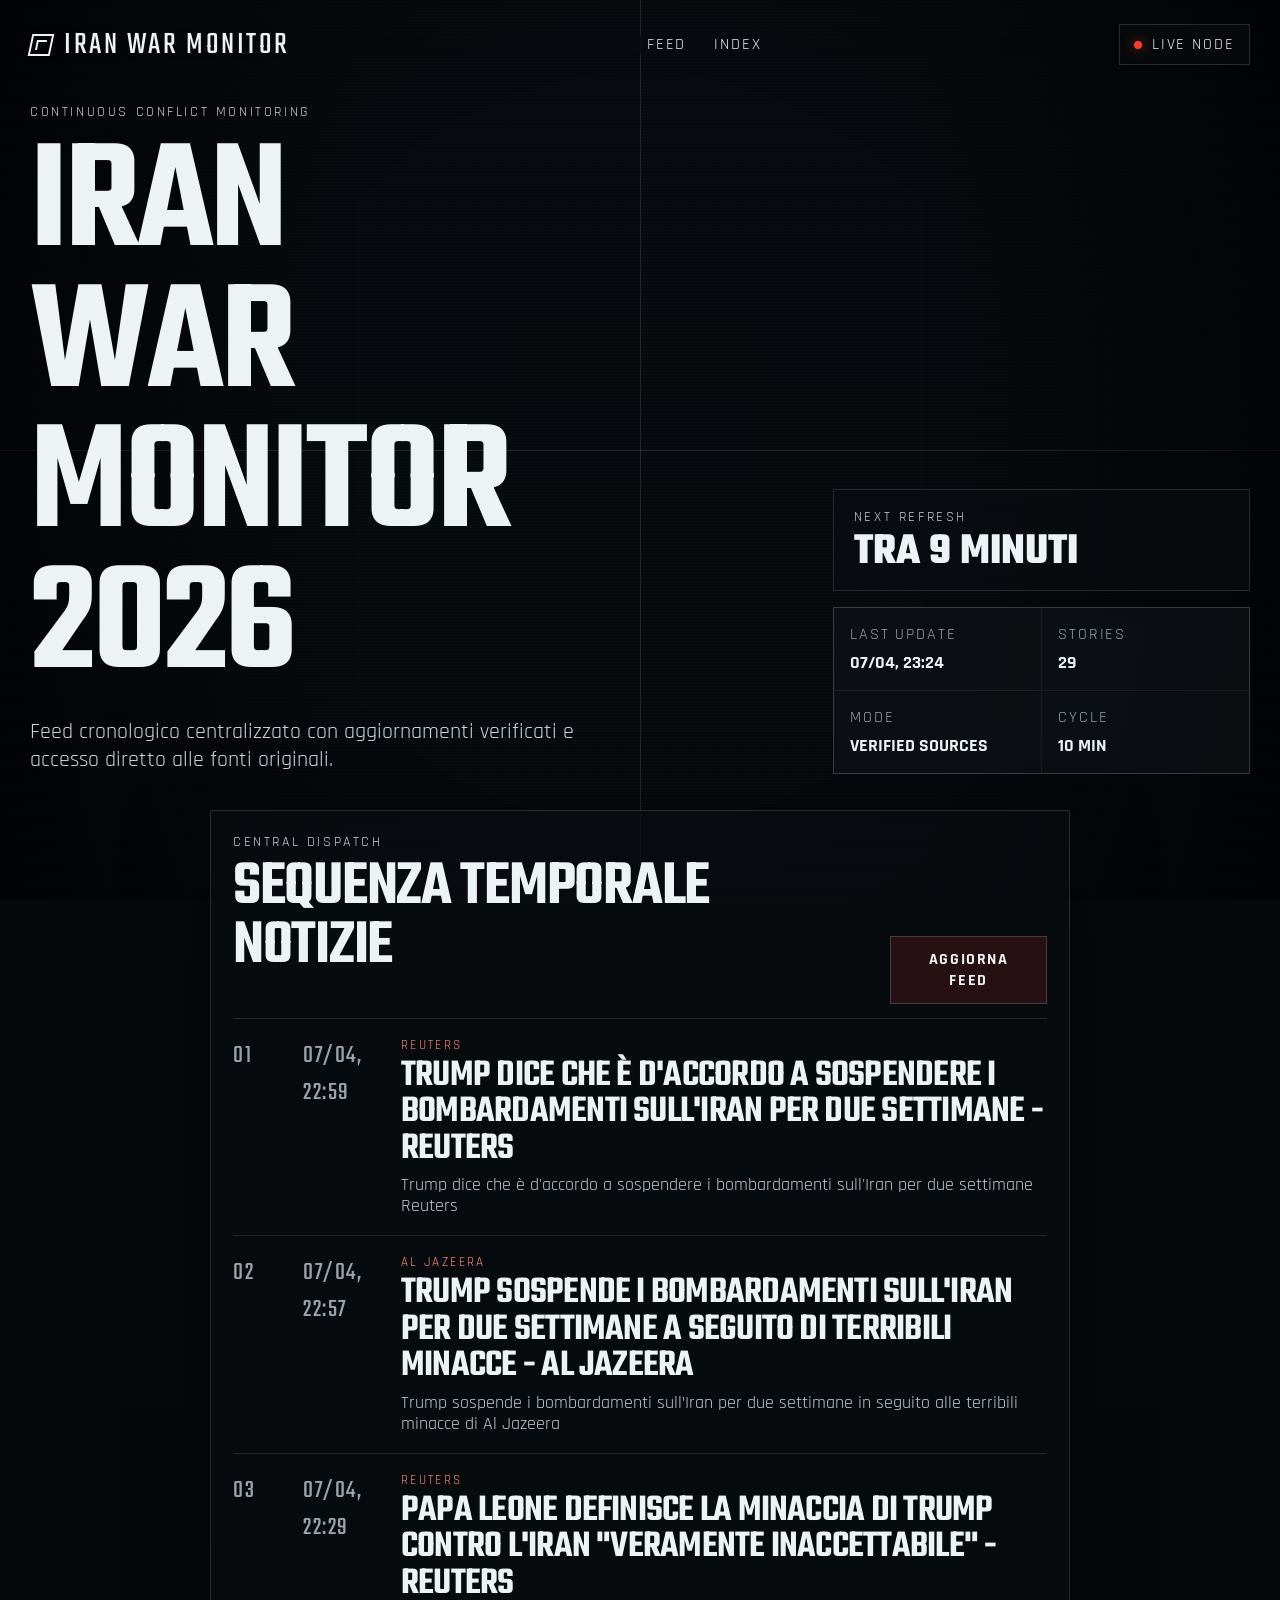
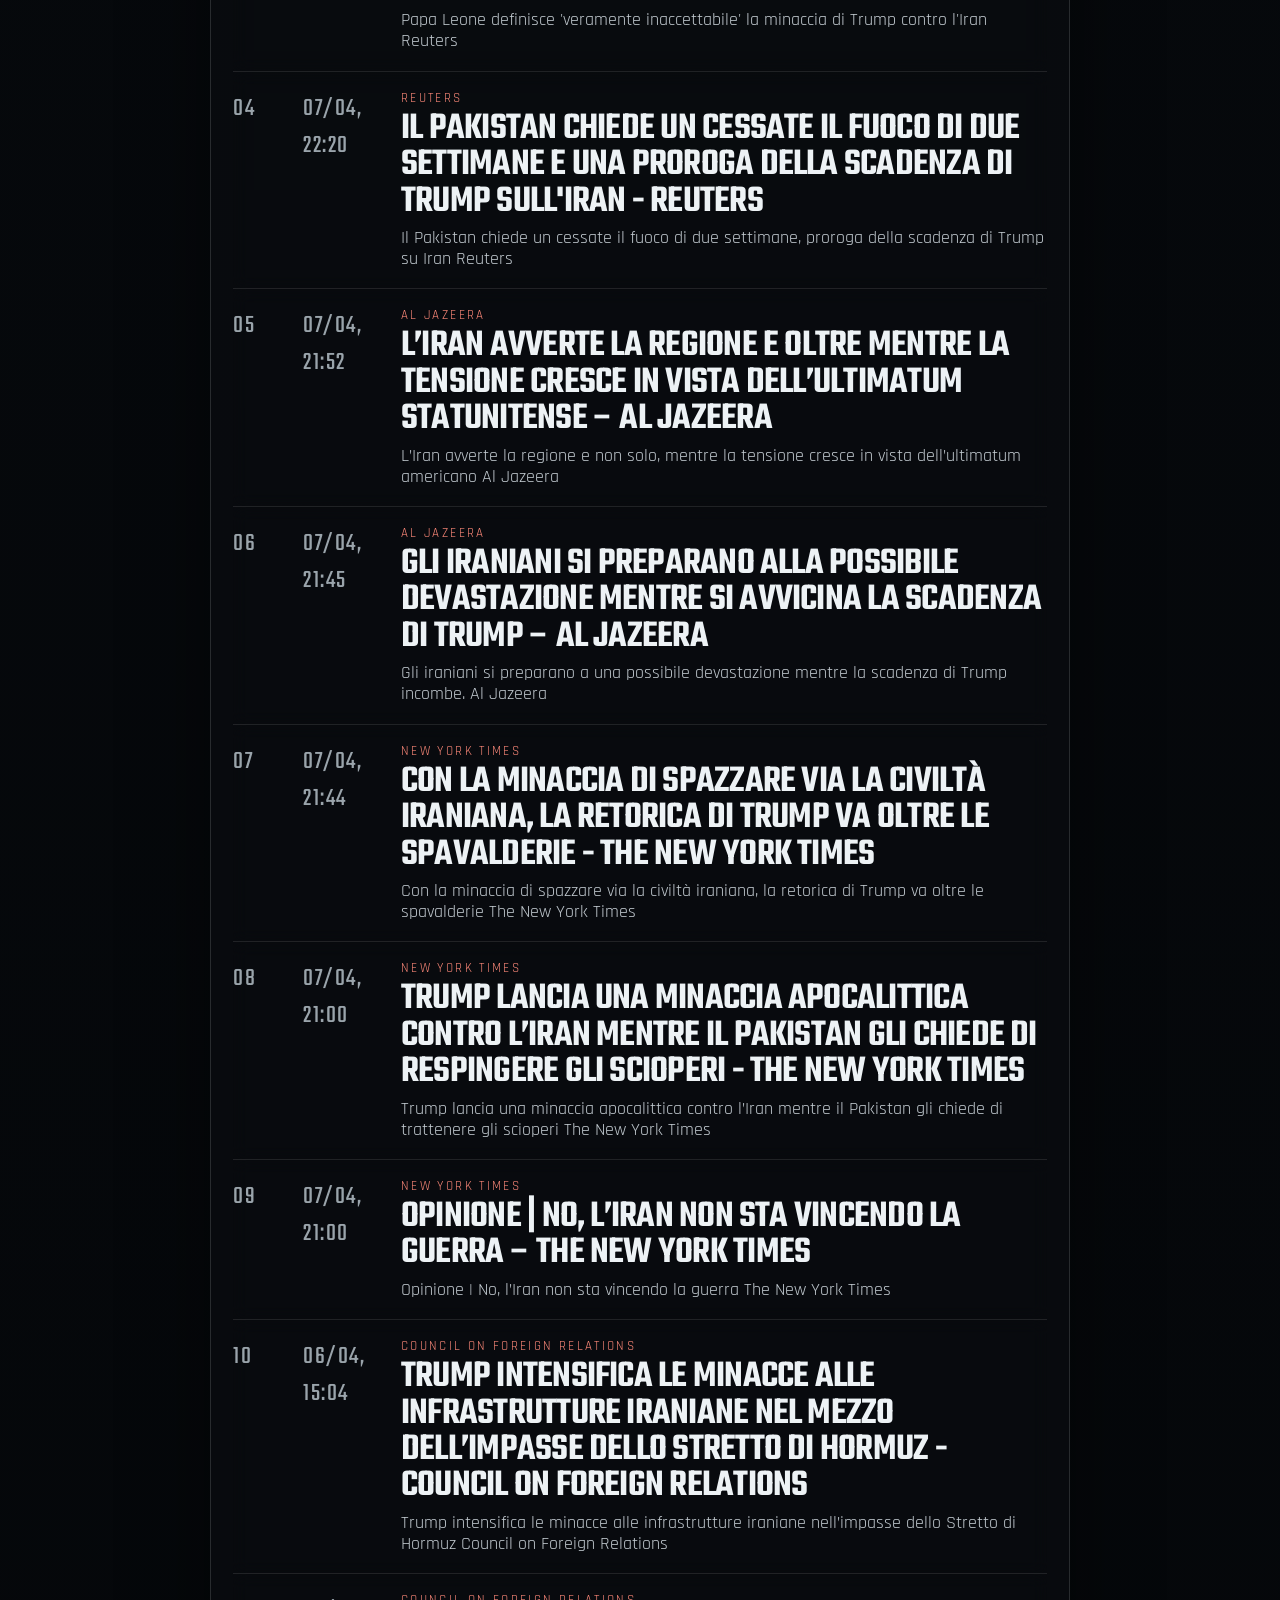
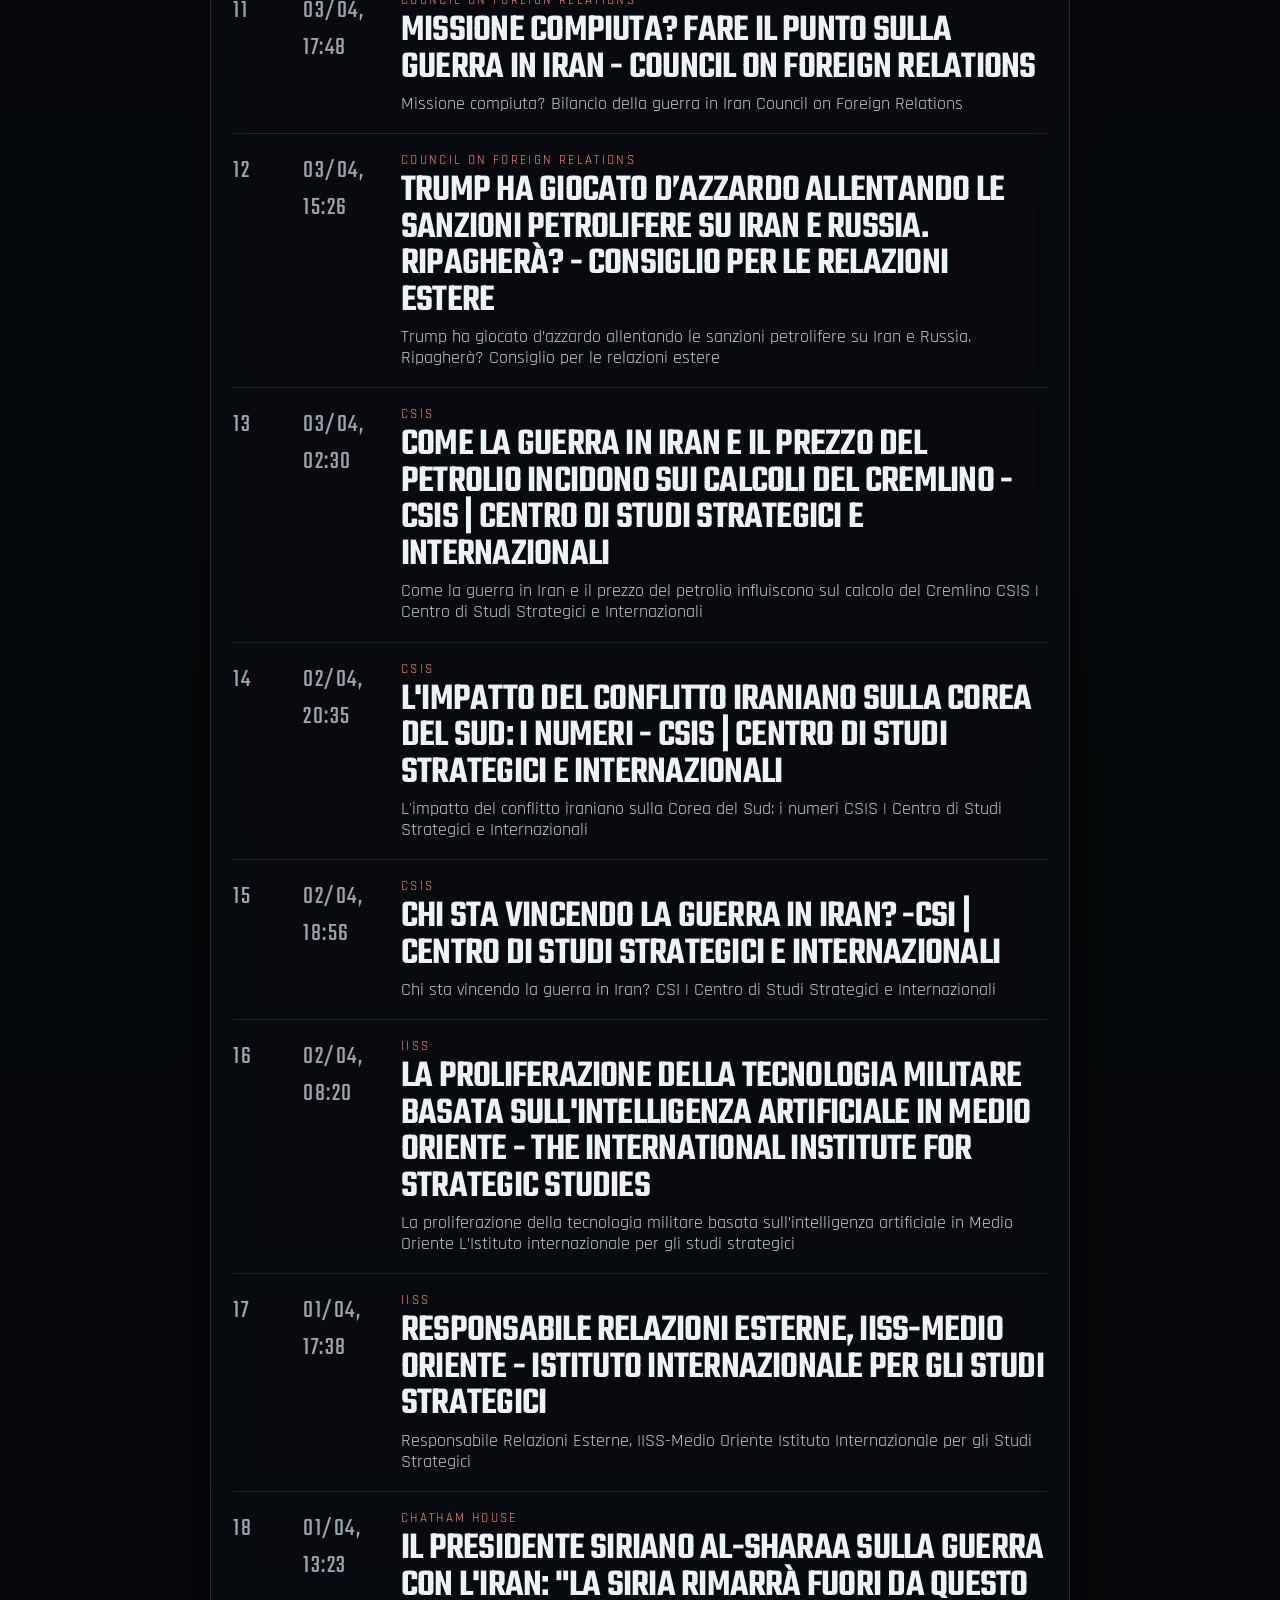
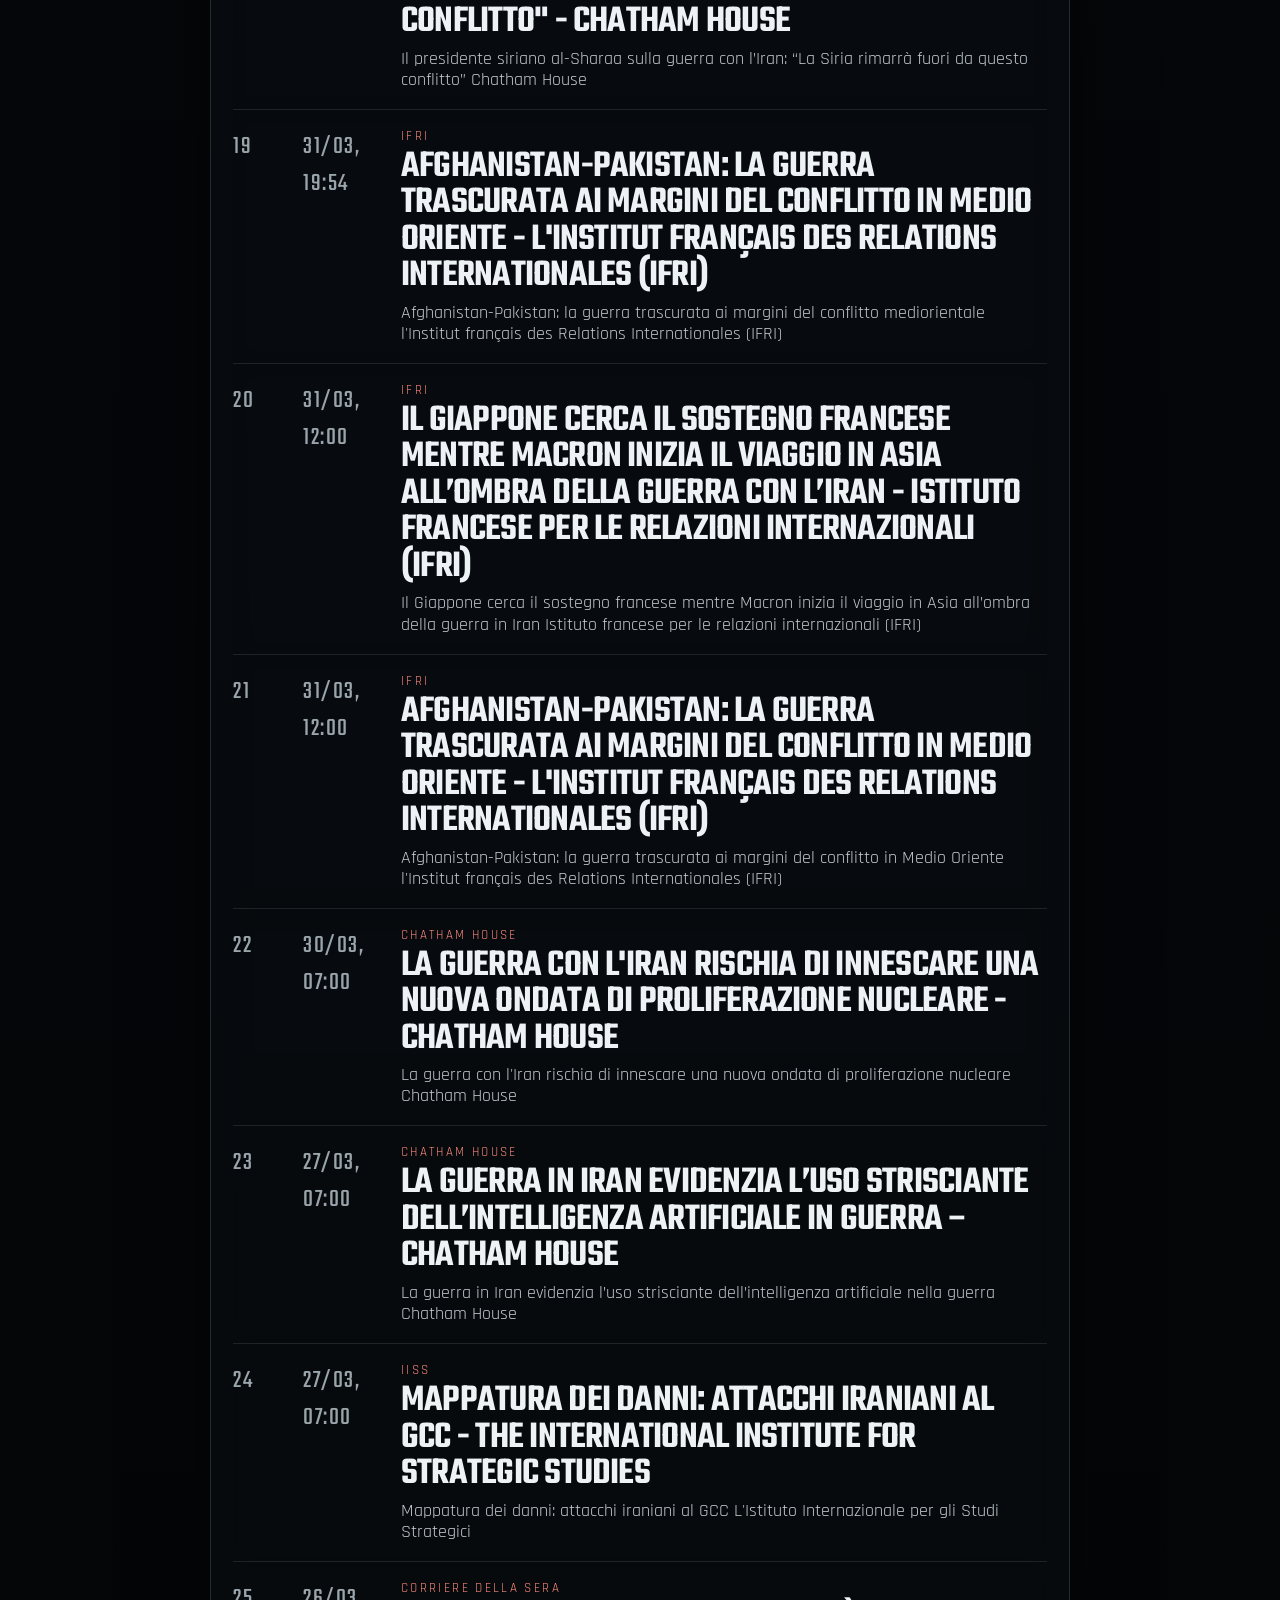
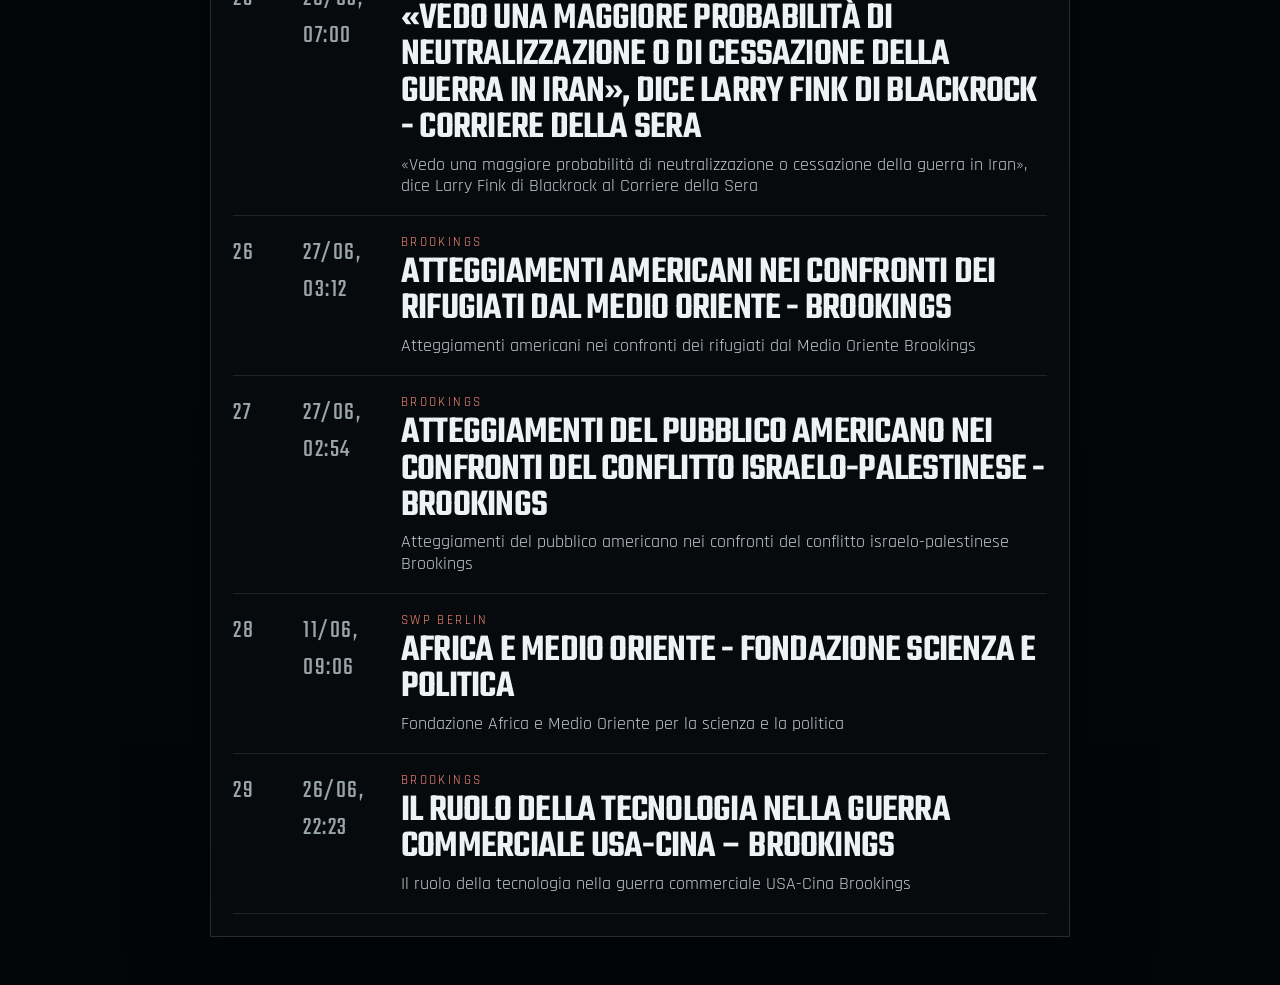
==== index.html @ 3566aa2d "Add files via upload" ====
<!DOCTYPE html>
<html lang="it">
<head>
  <meta charset="UTF-8">
  <meta name="viewport" content="width=device-width, initial-scale=1.0">
  <title>Iran War Monitor 2026</title>
  <link rel="preconnect" href="https://fonts.googleapis.com">
  <link rel="preconnect" href="https://fonts.gstatic.com" crossorigin>
  <link href="https://fonts.googleapis.com/css2?family=Rajdhani:wght@400;500;600;700&family=Teko:wght@400;500;600;700&display=swap" rel="stylesheet">
  <link rel="stylesheet" href="styles.css">
</head>
<body>
  <div class="noise"></div>
  <div class="crosshair" aria-hidden="true"></div>
  <div class="cursor-layer" aria-hidden="true">
    <div id="tracker-cursor" class="tracker-cursor">
      <span class="cursor-dot"></span>
      <span class="cursor-line cursor-line-horizontal"></span>
      <span class="cursor-line cursor-line-vertical"></span>
    </div>
  </div>

  <div class="page-shell">
    <header class="site-header">
      <div class="brand-row">
        <div class="brand-mark">
          <span class="brand-icon"></span>
          <span class="brand-name">IRAN WAR MONITOR</span>
        </div>
        <nav class="top-nav" aria-label="Navigazione principale">
          <a href="#feed">Feed</a>
          <a href="work-in-progress.html" target="_blank" rel="noreferrer">Index</a>
        </nav>
        <div class="status-chip">
          <span class="live-dot"></span>
          <span>Live Node</span>
        </div>
      </div>

      <div class="hero">
        <div class="hero-copy">
          <p class="eyebrow">Continuous conflict monitoring</p>
          <h1>Iran War<br>Monitor 2026</h1>
          <p class="intro">
            Feed cronologico centralizzato con aggiornamenti verificati e accesso diretto
            alle fonti originali.
          </p>
        </div>

        <aside class="hero-side">
          <div class="telemetry-card">
            <p class="telemetry-label">Next refresh</p>
            <strong id="next-refresh">tra 10 minuti</strong>
          </div>
          <div class="telemetry-grid">
            <div>
              <span>Last update</span>
              <strong id="last-updated"></strong>
            </div>
            <div>
              <span>Stories</span>
              <strong id="stories-count"></strong>
            </div>
            <div>
              <span>Mode</span>
              <strong>Verified sources</strong>
            </div>
            <div>
              <span>Cycle</span>
              <strong id="cycle-minutes">10 min</strong>
            </div>
          </div>
        </aside>
      </div>
    </header>

    <main>
      <section id="feed" class="feed-panel">
        <div class="feed-head">
          <div>
            <p class="section-label">Central dispatch</p>
            <h2>Sequenza temporale notizie</h2>
            <p id="refresh-status" class="refresh-status" aria-live="polite"></p>
          </div>
          <button id="manual-refresh" class="refresh-button" type="button">Aggiorna feed</button>
        </div>

        <div id="news-feed" class="news-feed"></div>
      </section>
    </main>
  </div>

  <script src="app.js"></script>
</body>
</html>
---- styles.css ----
:root {
  --bg: #06080b;
  --bg-soft: #0d1115;
  --panel: rgba(10, 13, 16, 0.76);
  --panel-line: rgba(232, 237, 241, 0.14);
  --text: #edf2f5;
  --muted: #9aa4ab;
  --hot: #ff3b30;
  --hot-soft: rgba(255, 59, 48, 0.2);
}

* {
  box-sizing: border-box;
}

html {
  background: #040608;
}

body {
  margin: 0;
  min-height: 100vh;
  overflow-x: hidden;
  cursor: none;
  color: var(--text);
  font-family: "Rajdhani", sans-serif;
  background:
    radial-gradient(circle at 50% 20%, rgba(255, 255, 255, 0.06), transparent 0 22%),
    linear-gradient(180deg, rgba(7, 10, 14, 0.82), rgba(3, 5, 7, 0.96)),
    url("https://images.unsplash.com/photo-1500382017468-9049fed747ef?auto=format&fit=crop&w=1600&q=80") center/cover no-repeat fixed;
}

body::before {
  content: "";
  position: fixed;
  inset: 0;
  pointer-events: none;
  background:
    linear-gradient(rgba(255, 255, 255, 0.03) 1px, transparent 1px),
    linear-gradient(90deg, rgba(255, 255, 255, 0.03) 1px, transparent 1px);
  background-size: 100% 3px, 3px 100%;
  opacity: 0.18;
}

body::after {
  content: "";
  position: fixed;
  inset: 0;
  pointer-events: none;
  background:
    linear-gradient(90deg, rgba(0, 0, 0, 0.46), transparent 28%, transparent 72%, rgba(0, 0, 0, 0.46)),
    radial-gradient(circle at center, transparent 48%, rgba(0, 0, 0, 0.45) 100%);
}

.noise {
  position: fixed;
  inset: 0;
  pointer-events: none;
  opacity: 0.11;
  background-image:
    repeating-linear-gradient(0deg, rgba(255, 255, 255, 0.08) 0 1px, transparent 1px 3px),
    repeating-linear-gradient(90deg, rgba(255, 255, 255, 0.03) 0 1px, transparent 1px 2px);
  mix-blend-mode: screen;
}

.cursor-layer {
  position: fixed;
  inset: 0;
  z-index: 30;
  pointer-events: none;
}

.tracker-cursor {
  position: fixed;
  left: 0;
  top: 0;
  width: 160px;
  height: 160px;
  margin-left: -80px;
  margin-top: -80px;
  pointer-events: none;
  opacity: 0;
  transition: opacity 120ms ease;
}

.tracker-cursor.is-visible {
  opacity: 1;
}

.cursor-dot {
  position: absolute;
  left: 50%;
  top: 50%;
  width: 8px;
  height: 8px;
  margin-left: -4px;
  margin-top: -4px;
  border-radius: 50%;
  background: var(--hot);
  box-shadow:
    0 0 0 4px rgba(255, 59, 48, 0.14),
    0 0 14px rgba(255, 59, 48, 0.72);
}

.cursor-line {
  position: absolute;
  background: rgba(255, 255, 255, 0.2);
}

.cursor-line-horizontal {
  left: 18px;
  right: 18px;
  top: 50%;
  height: 1px;
  margin-top: -0.5px;
}

.cursor-line-vertical {
  top: 18px;
  bottom: 18px;
  left: 50%;
  width: 1px;
  margin-left: -0.5px;
}

.crosshair {
  position: fixed;
  inset: 0;
  pointer-events: none;
}

.crosshair::before,
.crosshair::after {
  content: "";
  position: absolute;
  background: rgba(255, 255, 255, 0.12);
}

.crosshair::before {
  top: 50%;
  left: 0;
  width: 100%;
  height: 1px;
}

.crosshair::after {
  left: 50%;
  top: 0;
  width: 1px;
  height: 100%;
}

.page-shell {
  position: relative;
  z-index: 1;
  width: min(1220px, calc(100% - 32px));
  margin: 0 auto;
  padding: 18px 0 48px;
}

.site-header {
  min-height: 92vh;
  min-height: 92svh;
  display: flex;
  flex-direction: column;
  justify-content: space-between;
}

.brand-row {
  display: grid;
  grid-template-columns: auto 1fr auto;
  align-items: center;
  gap: 20px;
  padding: 6px 0 24px;
}

.brand-mark,
.top-nav,
.status-chip,
.telemetry-grid,
.feed-item {
  backdrop-filter: blur(8px);
}

.brand-mark {
  display: flex;
  align-items: center;
  gap: 12px;
  font-family: "Teko", sans-serif;
  font-size: 2rem;
  letter-spacing: 0.08em;
}

.brand-icon {
  width: 22px;
  height: 22px;
  border: 2px solid currentColor;
  transform: skew(-12deg);
  position: relative;
}

.brand-icon::after {
  content: "";
  position: absolute;
  inset: 4px;
  border-top: 2px solid currentColor;
  border-left: 2px solid currentColor;
}

.brand-name {
  line-height: 1;
}

.top-nav {
  display: flex;
  justify-content: center;
  gap: 28px;
  font-size: 1rem;
  letter-spacing: 0.12em;
  text-transform: uppercase;
}

.top-nav a,
.feed-link {
  color: inherit;
  text-decoration: none;
}

a,
button {
  cursor: none;
}

.status-chip {
  display: inline-flex;
  align-items: center;
  gap: 10px;
  padding: 9px 14px;
  border: 1px solid rgba(255, 255, 255, 0.14);
  background: rgba(12, 16, 19, 0.46);
  text-transform: uppercase;
  letter-spacing: 0.12em;
}

.live-dot {
  width: 8px;
  height: 8px;
  border-radius: 50%;
  background: var(--hot);
  box-shadow: 0 0 14px rgba(255, 59, 48, 0.7);
}

.hero {
  display: grid;
  grid-template-columns: 1.3fr 0.7fr;
  gap: 28px;
  align-items: end;
  padding-bottom: 8vh;
}

.eyebrow,
.section-label,
.feed-source,
.telemetry-label {
  margin: 0;
  color: #cad2d8;
  text-transform: uppercase;
  letter-spacing: 0.18em;
  font-size: 0.9rem;
}

.hero-copy {
  max-width: 760px;
}

h1,
h2,
.feed-link {
  font-family: "Teko", sans-serif;
  font-weight: 600;
  letter-spacing: -0.02em;
  text-transform: uppercase;
}

h1 {
  margin: 16px 0 0;
  font-size: clamp(5.4rem, 13vw, 10rem);
  line-height: 0.88;
  max-width: 7ch;
}

.intro {
  max-width: 34rem;
  margin: 18px 0 0;
  font-size: 1.4rem;
  line-height: 1.25;
  color: #ccd4d9;
}

.hero-side {
  display: grid;
  gap: 16px;
}

.telemetry-card,
.telemetry-grid,
.feed-panel {
  background: var(--panel);
  border: 1px solid var(--panel-line);
}

.telemetry-card {
  padding: 18px 20px;
}

.telemetry-card strong {
  display: block;
  margin-top: 6px;
  font-family: "Teko", sans-serif;
  font-size: 2.8rem;
  line-height: 0.9;
  text-transform: uppercase;
}

.telemetry-grid {
  display: grid;
  grid-template-columns: repeat(2, minmax(0, 1fr));
  gap: 1px;
  background: rgba(255, 255, 255, 0.09);
}

.telemetry-grid > div {
  padding: 16px;
  background: rgba(9, 12, 16, 0.82);
}

.telemetry-grid span {
  display: block;
  margin-bottom: 6px;
  color: var(--muted);
  text-transform: uppercase;
  letter-spacing: 0.12em;
}

.telemetry-grid strong {
  font-size: 1.15rem;
  text-transform: uppercase;
}

.feed-panel {
  width: min(860px, 100%);
  margin: -4vh auto 0;
  padding: 22px;
  box-shadow: 0 20px 80px rgba(0, 0, 0, 0.45);
}

.site-header-v2 {
  min-height: auto;
}

.v2-main {
  display: grid;
  gap: 18px;
}

.sources-panel {
  margin-top: -2vh;
}

.sources-list {
  display: flex;
  flex-wrap: wrap;
  gap: 10px;
  padding-top: 8px;
  border-top: 1px solid rgba(255, 255, 255, 0.12);
}

.source-pill {
  display: inline-flex;
  align-items: center;
  min-height: 42px;
  padding: 10px 14px;
  border: 1px solid rgba(255, 255, 255, 0.14);
  background: rgba(255, 255, 255, 0.03);
  color: var(--text);
  text-decoration: none;
  text-transform: uppercase;
  letter-spacing: 0.12em;
  font-size: 0.95rem;
}

.source-pill:hover {
  border-color: rgba(255, 255, 255, 0.32);
}

.feed-head {
  display: flex;
  justify-content: space-between;
  gap: 18px;
  align-items: end;
  margin-bottom: 14px;
}

h2 {
  margin: 8px 0 0;
  font-size: clamp(2.8rem, 5vw, 4rem);
  line-height: 0.92;
}

.refresh-button {
  border: 1px solid rgba(255, 255, 255, 0.18);
  background: rgba(255, 59, 48, 0.12);
  color: var(--text);
  padding: 12px 16px;
  font: inherit;
  font-weight: 700;
  letter-spacing: 0.1em;
  text-transform: uppercase;
  cursor: pointer;
}

.refresh-button:disabled {
  opacity: 0.6;
}

.refresh-status {
  margin: 8px 0 0;
  color: #c1c9cf;
  font-size: 0.98rem;
  line-height: 1.2;
  min-height: 1.2em;
}

.news-feed {
  border-top: 1px solid rgba(255, 255, 255, 0.12);
}

.feed-loading,
.feed-error,
.feed-empty {
  padding: 24px 0 8px;
  color: #d4dce1;
  font-size: 1.15rem;
  line-height: 1.25;
}

.feed-item {
  display: grid;
  grid-template-columns: 54px 82px 1fr;
  gap: 16px;
  align-items: start;
  padding: 18px 0;
  border-bottom: 1px solid rgba(255, 255, 255, 0.1);
}

.feed-index,
.feed-time {
  color: var(--muted);
  font-family: "Teko", sans-serif;
  font-size: 1.6rem;
  letter-spacing: 0.06em;
}

.feed-body {
  min-width: 0;
}

.feed-source {
  margin-bottom: 4px;
  color: #ff8a7a;
  font-size: 0.82rem;
}

.feed-link {
  display: inline-block;
  font-size: clamp(2rem, 3vw, 2.8rem);
  line-height: 0.95;
  transition: color 160ms ease, text-shadow 160ms ease;
}

.feed-link:hover {
  color: #ffffff;
  text-shadow: 0 0 16px rgba(255, 255, 255, 0.18);
}

.feed-note {
  margin: 8px 0 0;
  max-width: 48rem;
  color: #c1c9cf;
  font-size: 1.1rem;
  line-height: 1.2;
}

.feed-item-v2 {
  grid-template-columns: 54px 96px 1fr;
}

.analysis-box {
  margin-top: 14px;
  padding: 14px 16px;
  border-left: 1px solid rgba(255, 59, 48, 0.5);
  background: rgba(255, 255, 255, 0.035);
}

.analysis-label {
  margin: 0 0 8px;
  color: #ff8a7a;
  text-transform: uppercase;
  letter-spacing: 0.14em;
  font-size: 0.78rem;
}

.analysis-text {
  margin: 0;
  color: #d6dde2;
  font-size: 1.03rem;
  line-height: 1.35;
}

@media (max-width: 900px) {
  .brand-row,
  .hero,
  .feed-item {
    grid-template-columns: 1fr;
  }

  .top-nav {
    justify-content: start;
    flex-wrap: wrap;
    gap: 14px;
  }

  .status-chip {
    justify-self: start;
  }

  .telemetry-grid {
    grid-template-columns: 1fr;
  }

  .feed-panel {
    margin-top: 0;
  }

  h1 {
    font-size: clamp(4rem, 22vw, 6.8rem);
  }

  .feed-link {
    font-size: 2.1rem;
  }

  .sources-list {
    gap: 8px;
  }
}

@media (hover: none), (pointer: coarse) {
  body {
    cursor: auto;
    background-attachment: scroll;
  }

  a,
  button {
    cursor: pointer;
  }

  .cursor-layer {
    display: none;
  }

  .brand-mark,
  .top-nav,
  .status-chip,
  .telemetry-grid,
  .feed-item {
    backdrop-filter: none;
  }
}
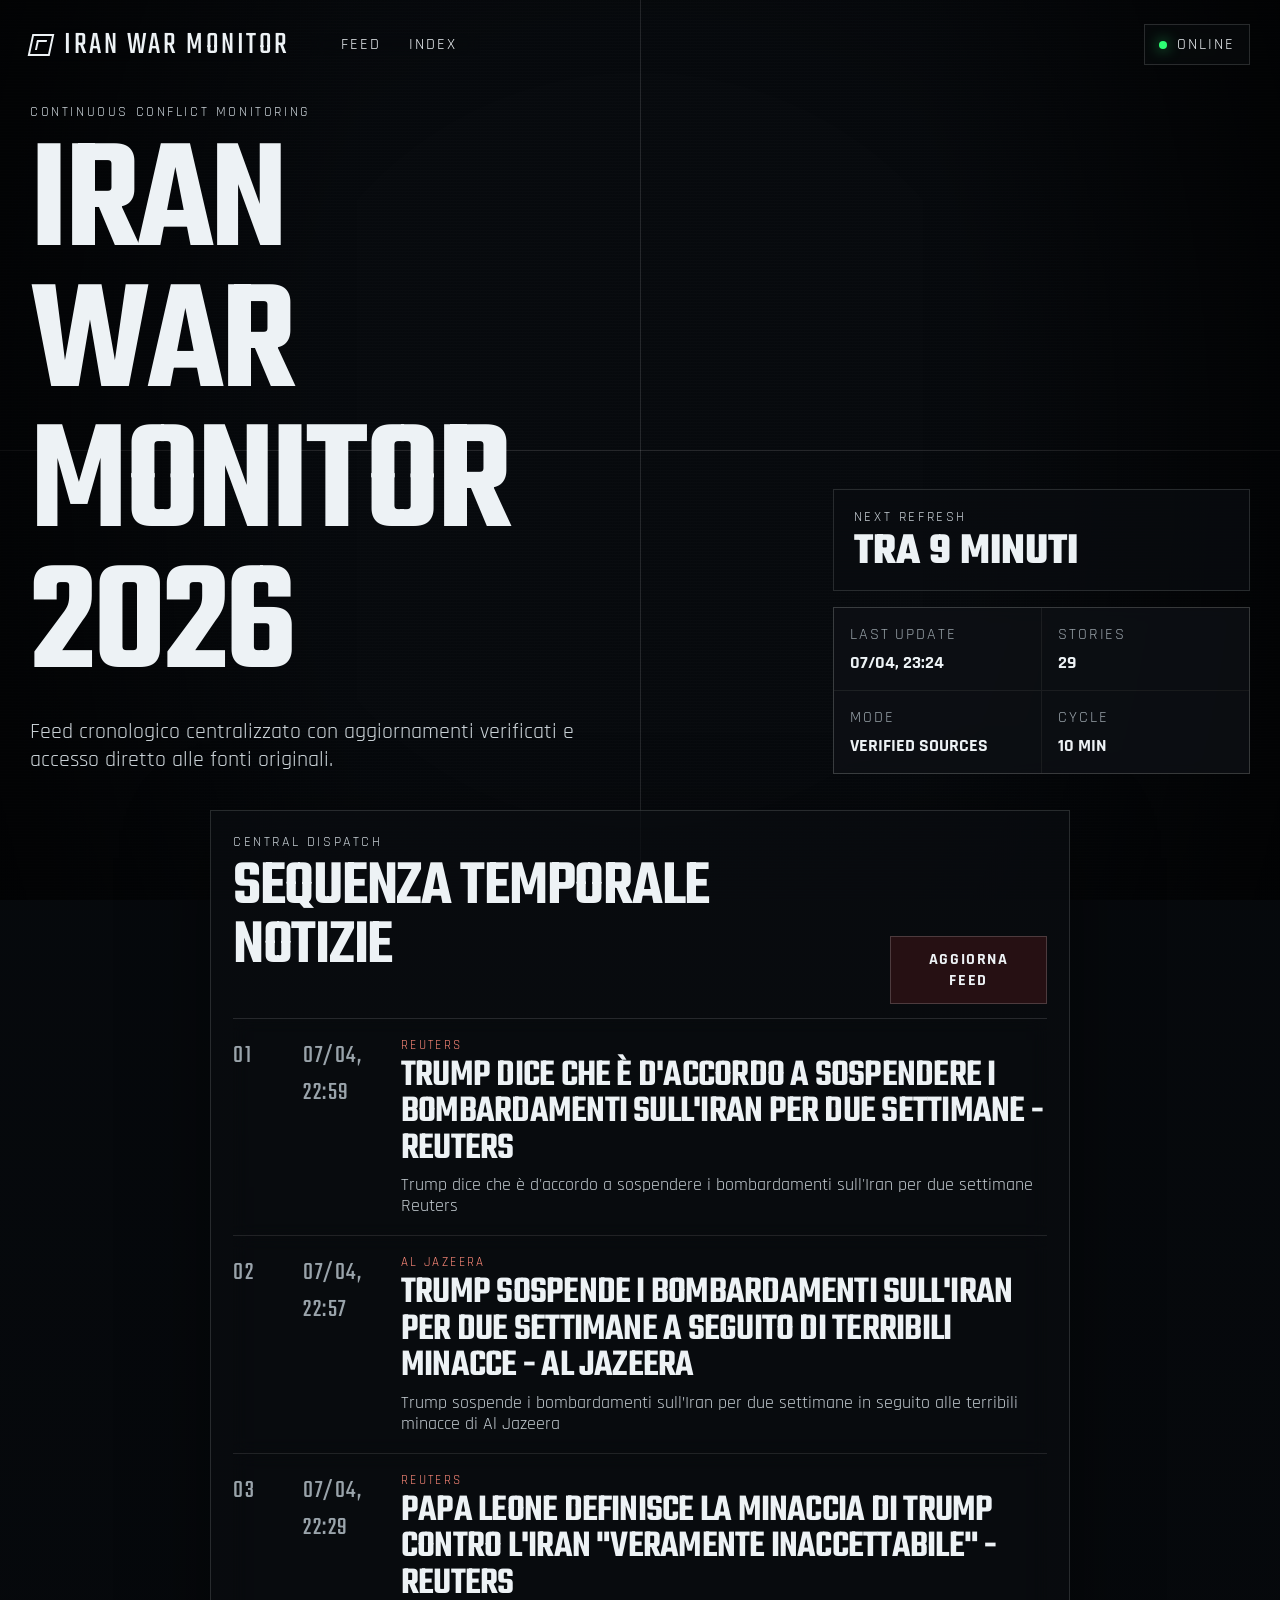
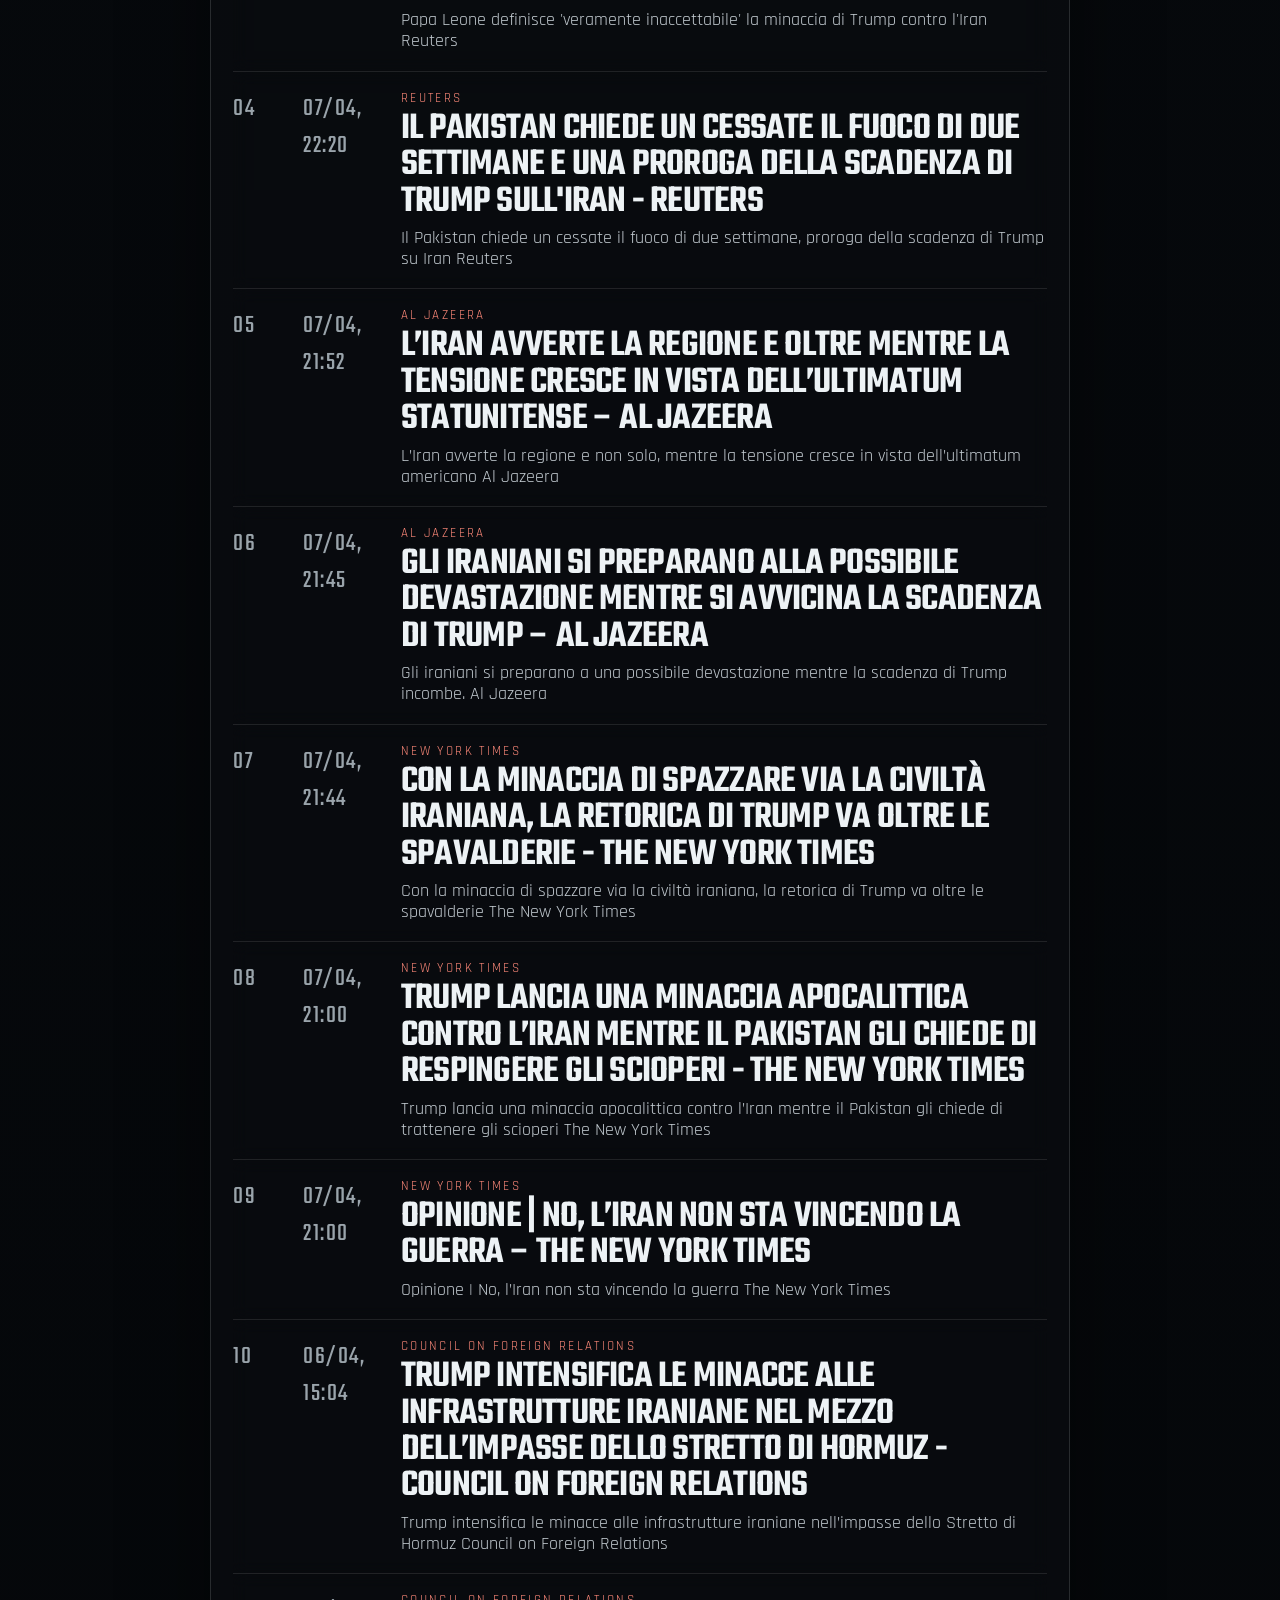
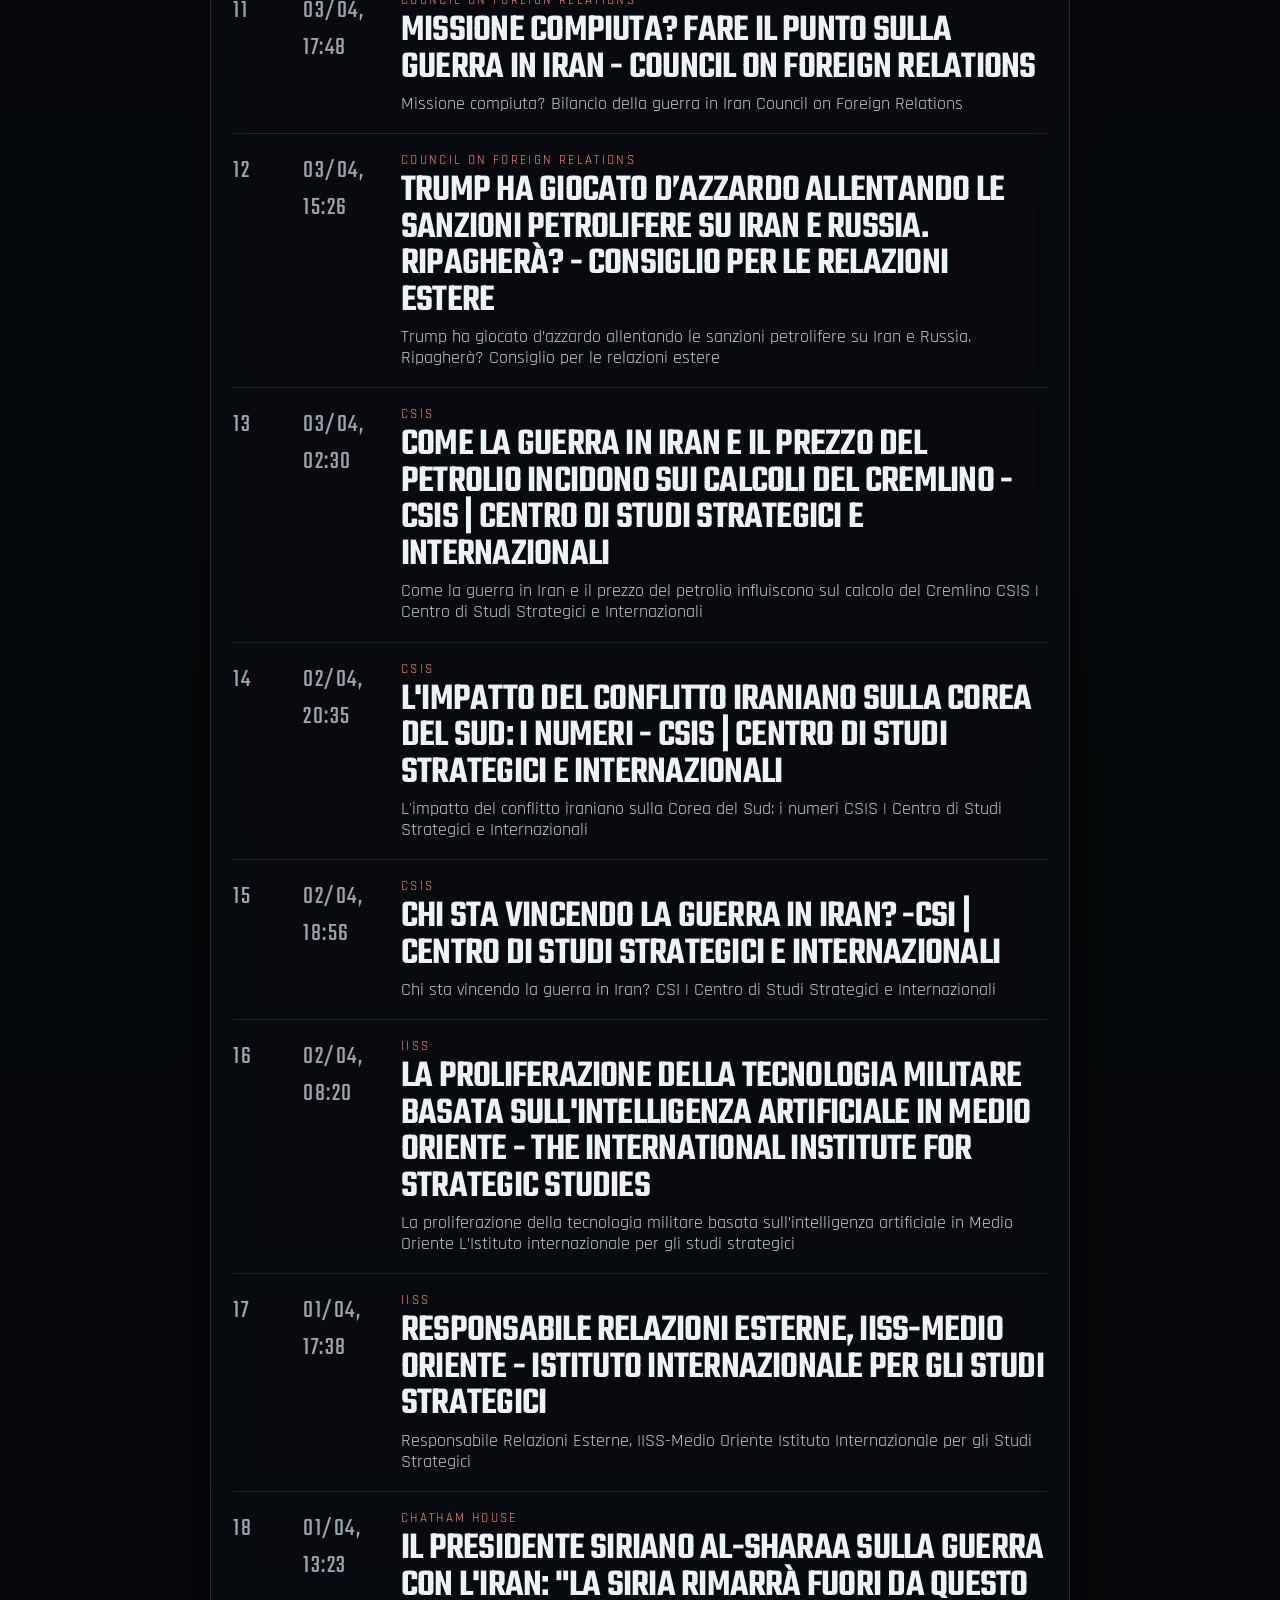
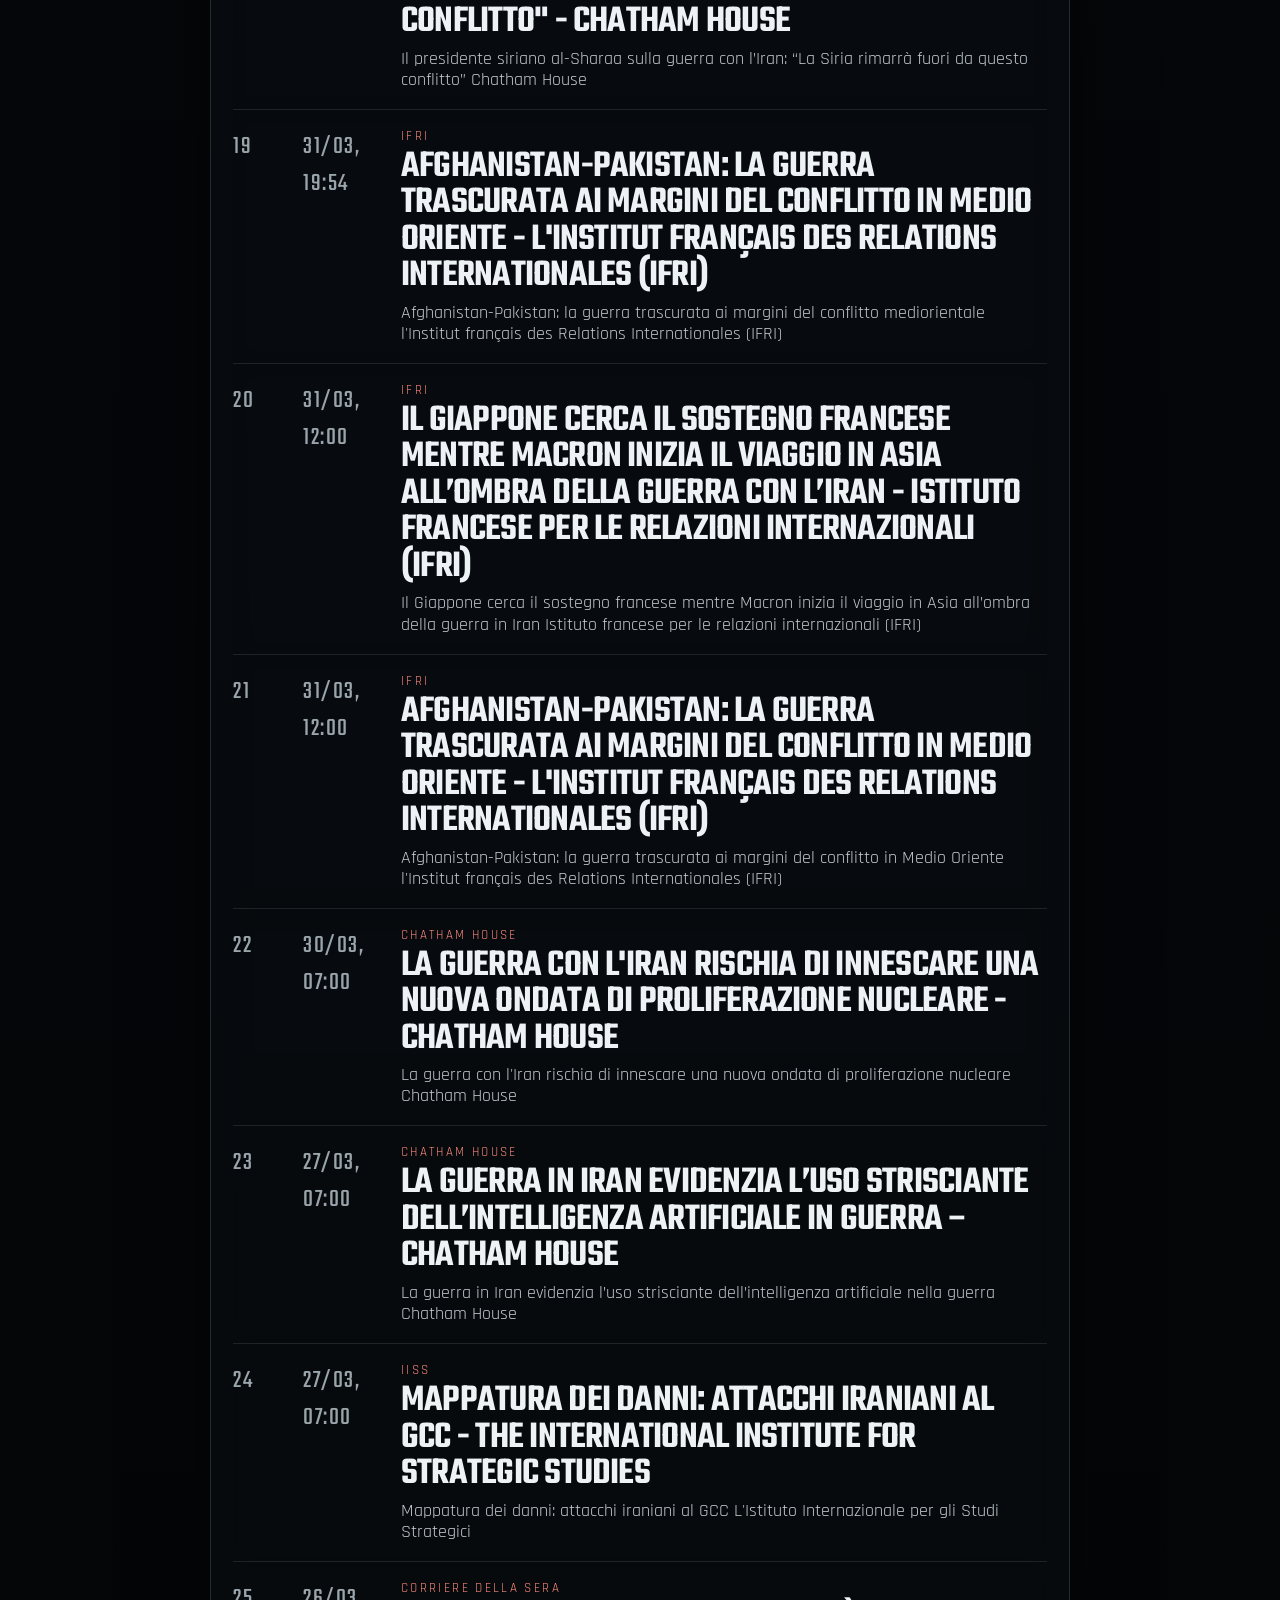
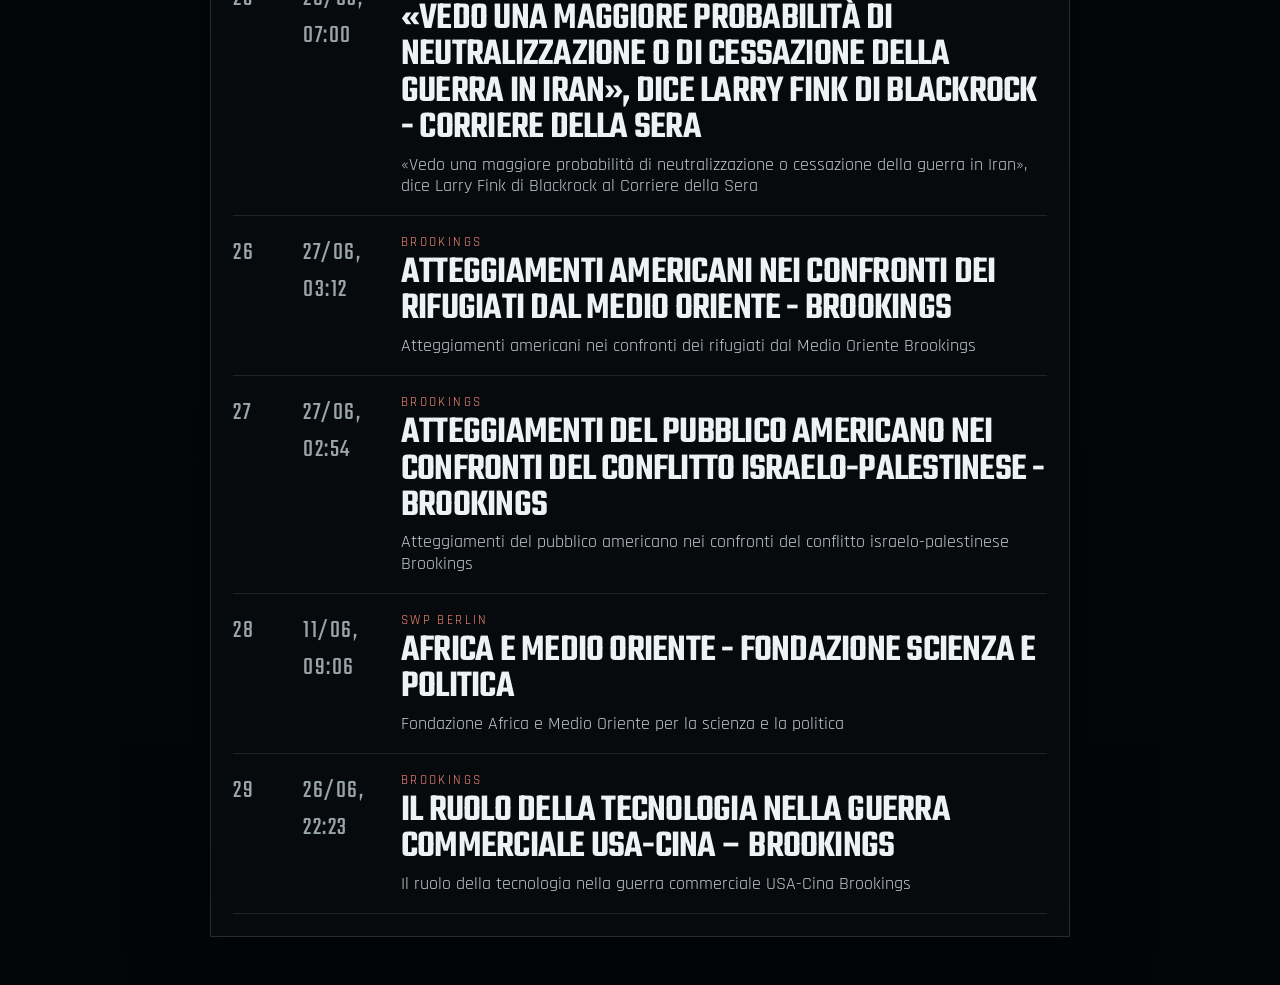
==== commit 263cc22b: "Add files via upload" ====
--- a/index.html
+++ b/index.html
@@ -33,7 +33,7 @@
         </nav>
         <div class="status-chip">
           <span class="live-dot"></span>
-          <span>Live Node</span>
+          <span>Online</span>
         </div>
       </div>
 
--- a/styles.css
+++ b/styles.css
@@ -212,12 +212,23 @@
 }
 
 .top-nav {
-  display: flex;
-  justify-content: center;
-  gap: 28px;
+  display: grid;
+  grid-template-columns: 1fr 1fr;
+  align-items: center;
+  width: 170px;
   font-size: 1rem;
   letter-spacing: 0.12em;
   text-transform: uppercase;
+}
+
+.top-nav a:nth-child(1) {
+  text-align: right;
+  padding-right: 14px;
+}
+
+.top-nav a:nth-child(2) {
+  text-align: left;
+  padding-left: 14px;
 }
 
 .top-nav a,
@@ -246,8 +257,8 @@
   width: 8px;
   height: 8px;
   border-radius: 50%;
-  background: var(--hot);
-  box-shadow: 0 0 14px rgba(255, 59, 48, 0.7);
+  background: #2dff74;
+  box-shadow: 0 0 14px rgba(45, 255, 116, 0.7);
 }
 
 .hero {
@@ -525,9 +536,17 @@
   }
 
   .top-nav {
+    width: auto;
+    display: flex;
     justify-content: start;
     flex-wrap: wrap;
     gap: 14px;
+  }
+
+  .top-nav a:nth-child(1),
+  .top-nav a:nth-child(2) {
+    text-align: left;
+    padding: 0;
   }
 
   .status-chip {
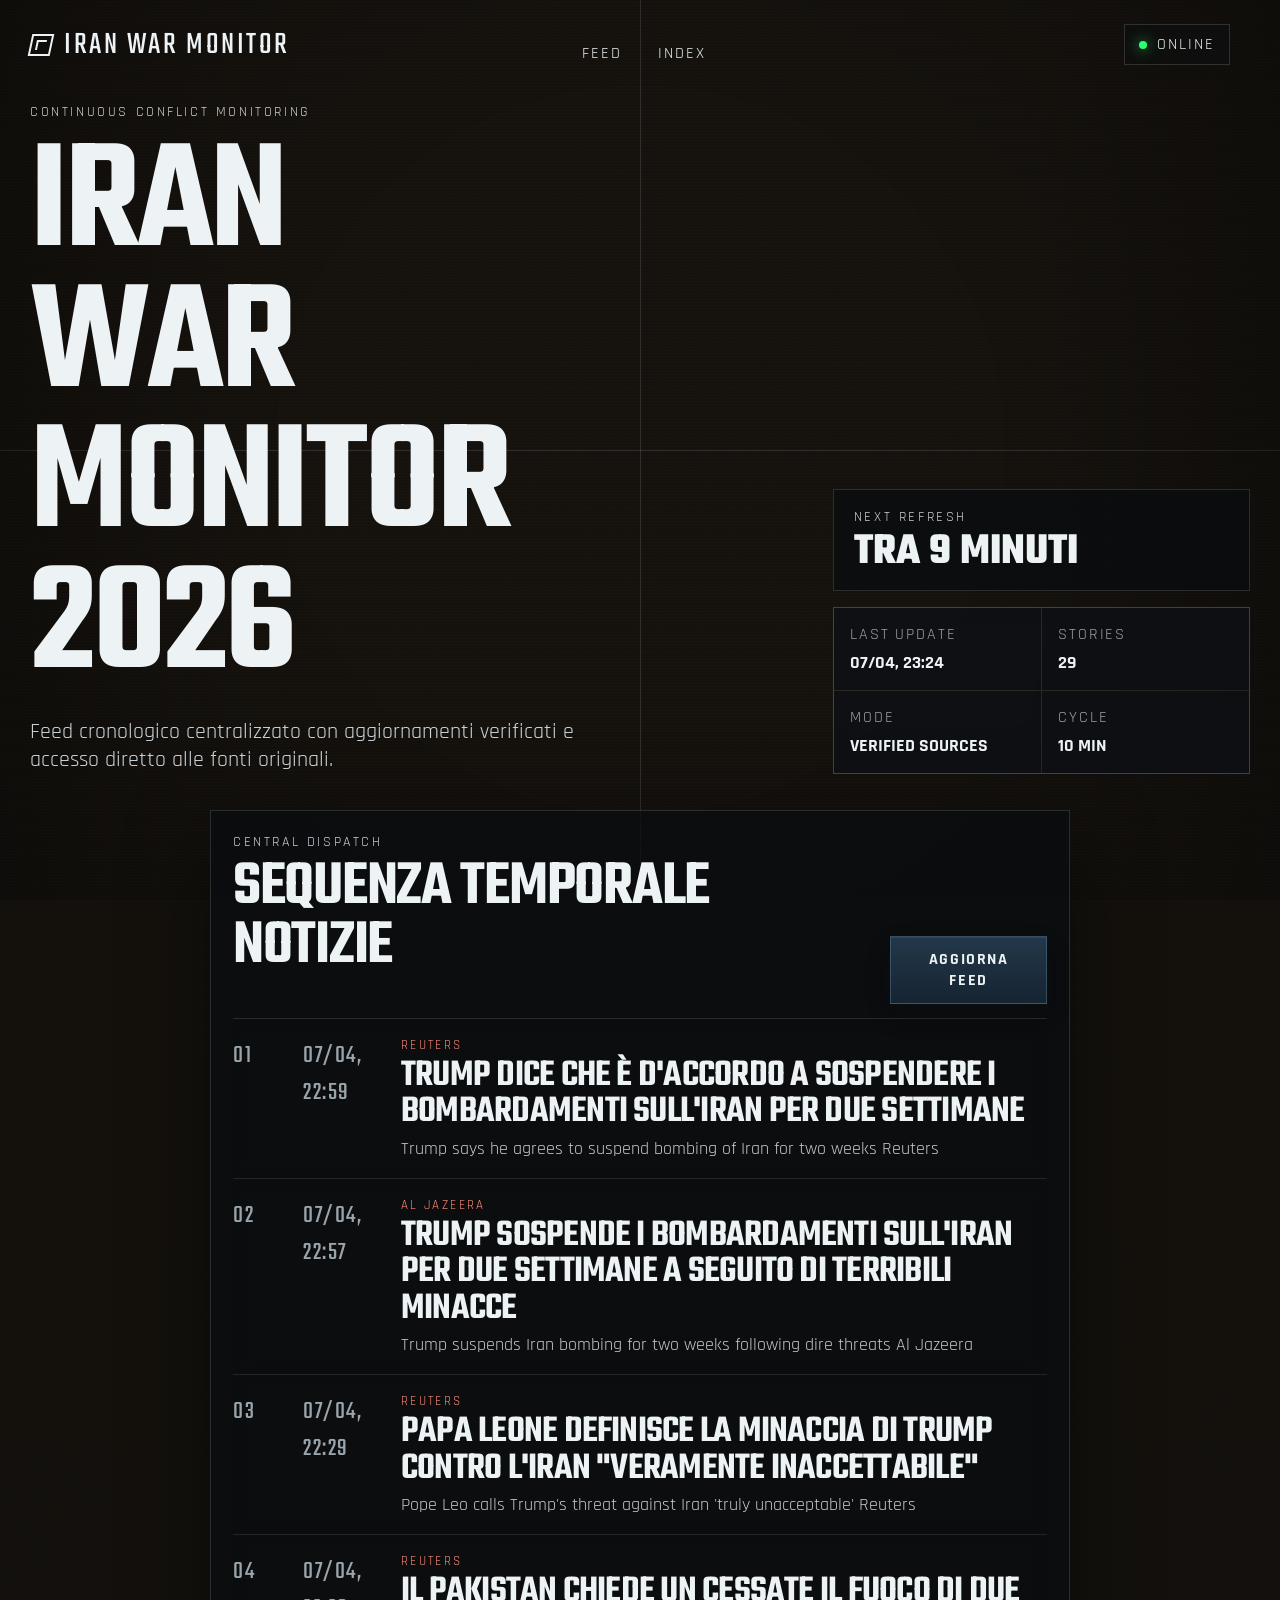
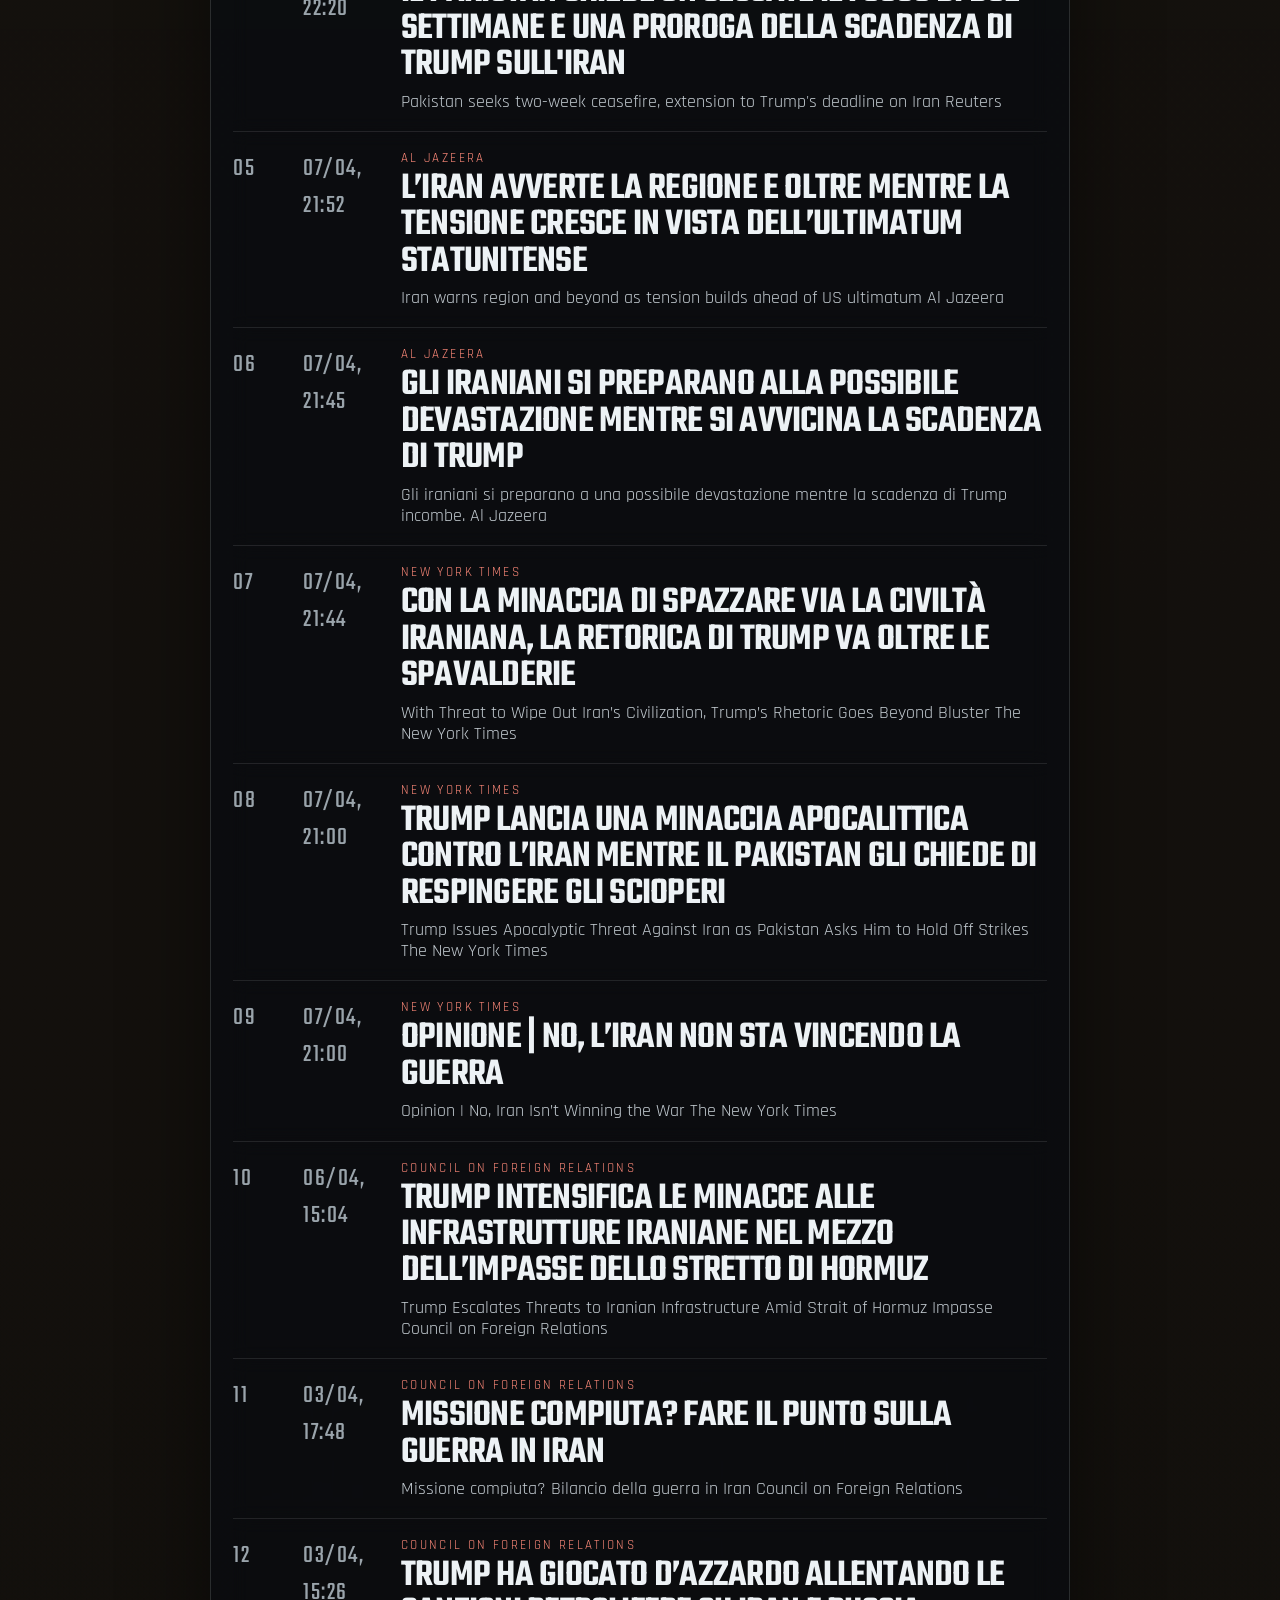
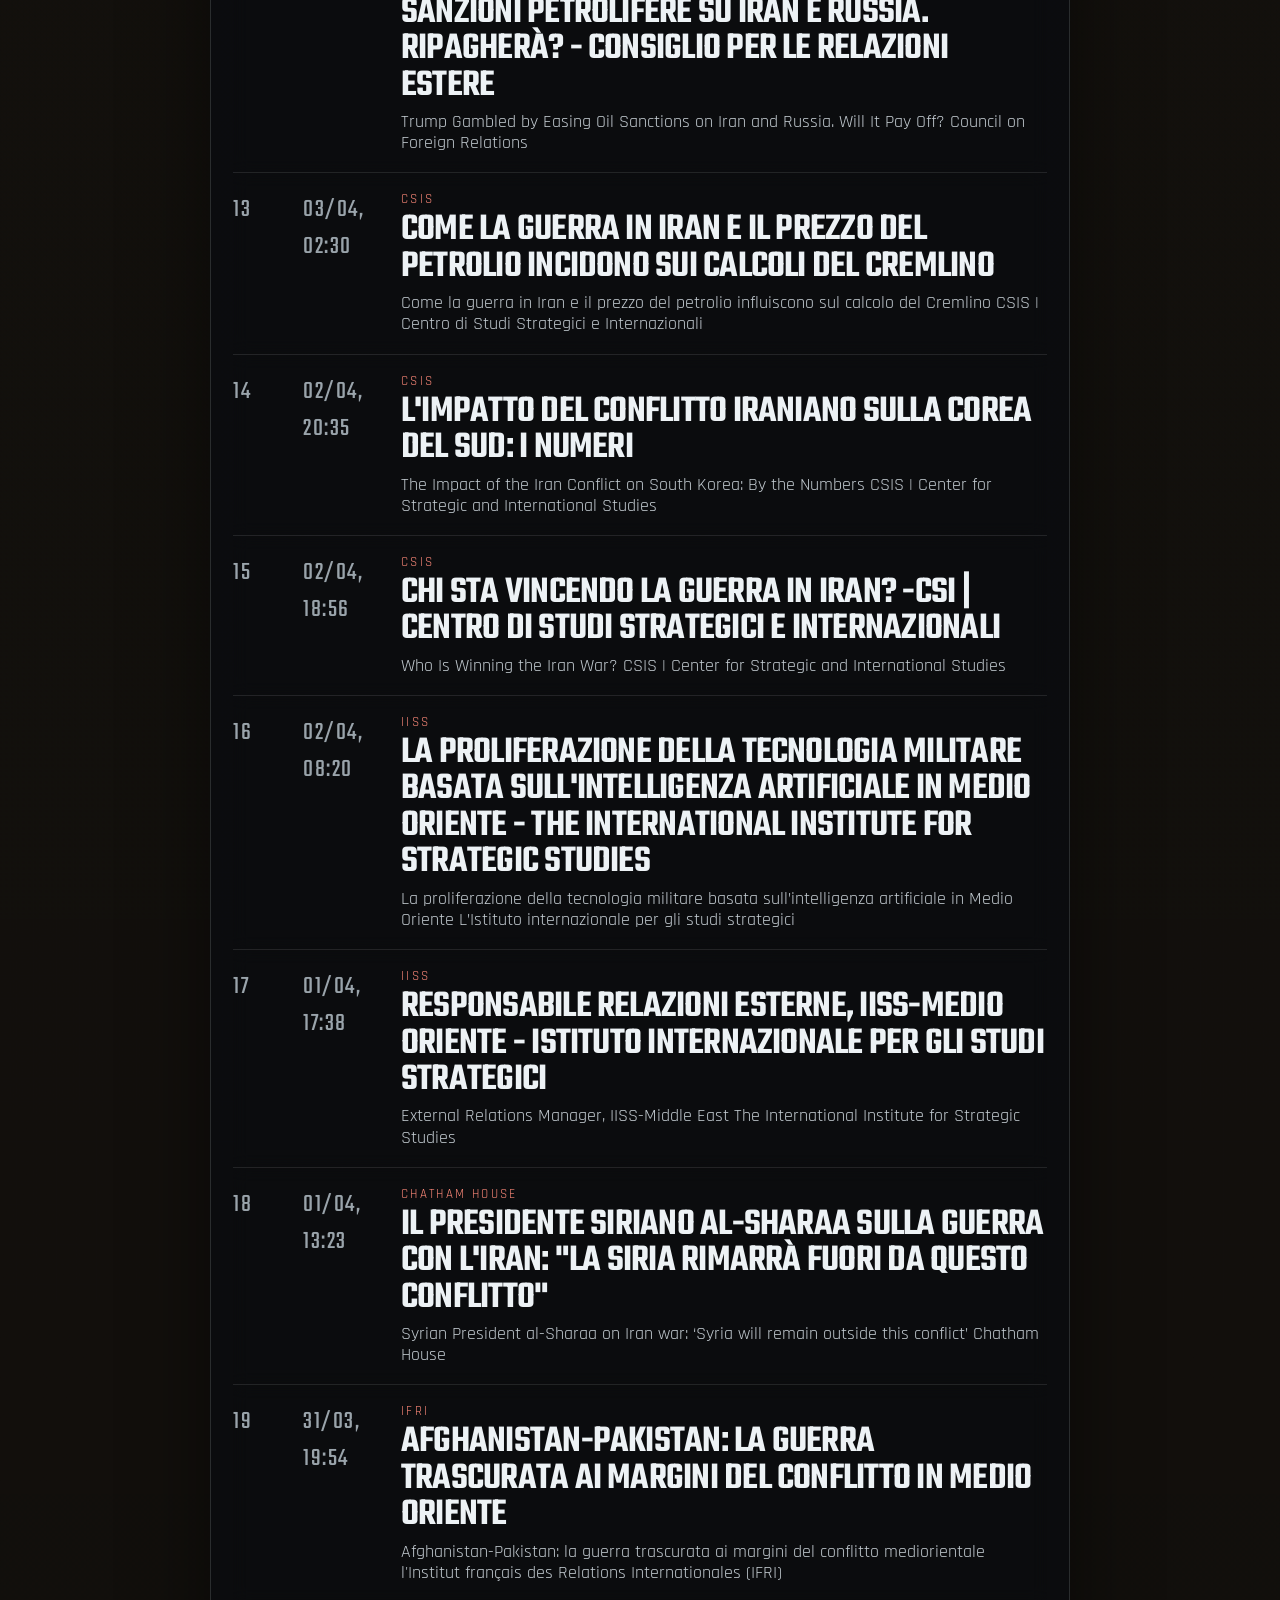
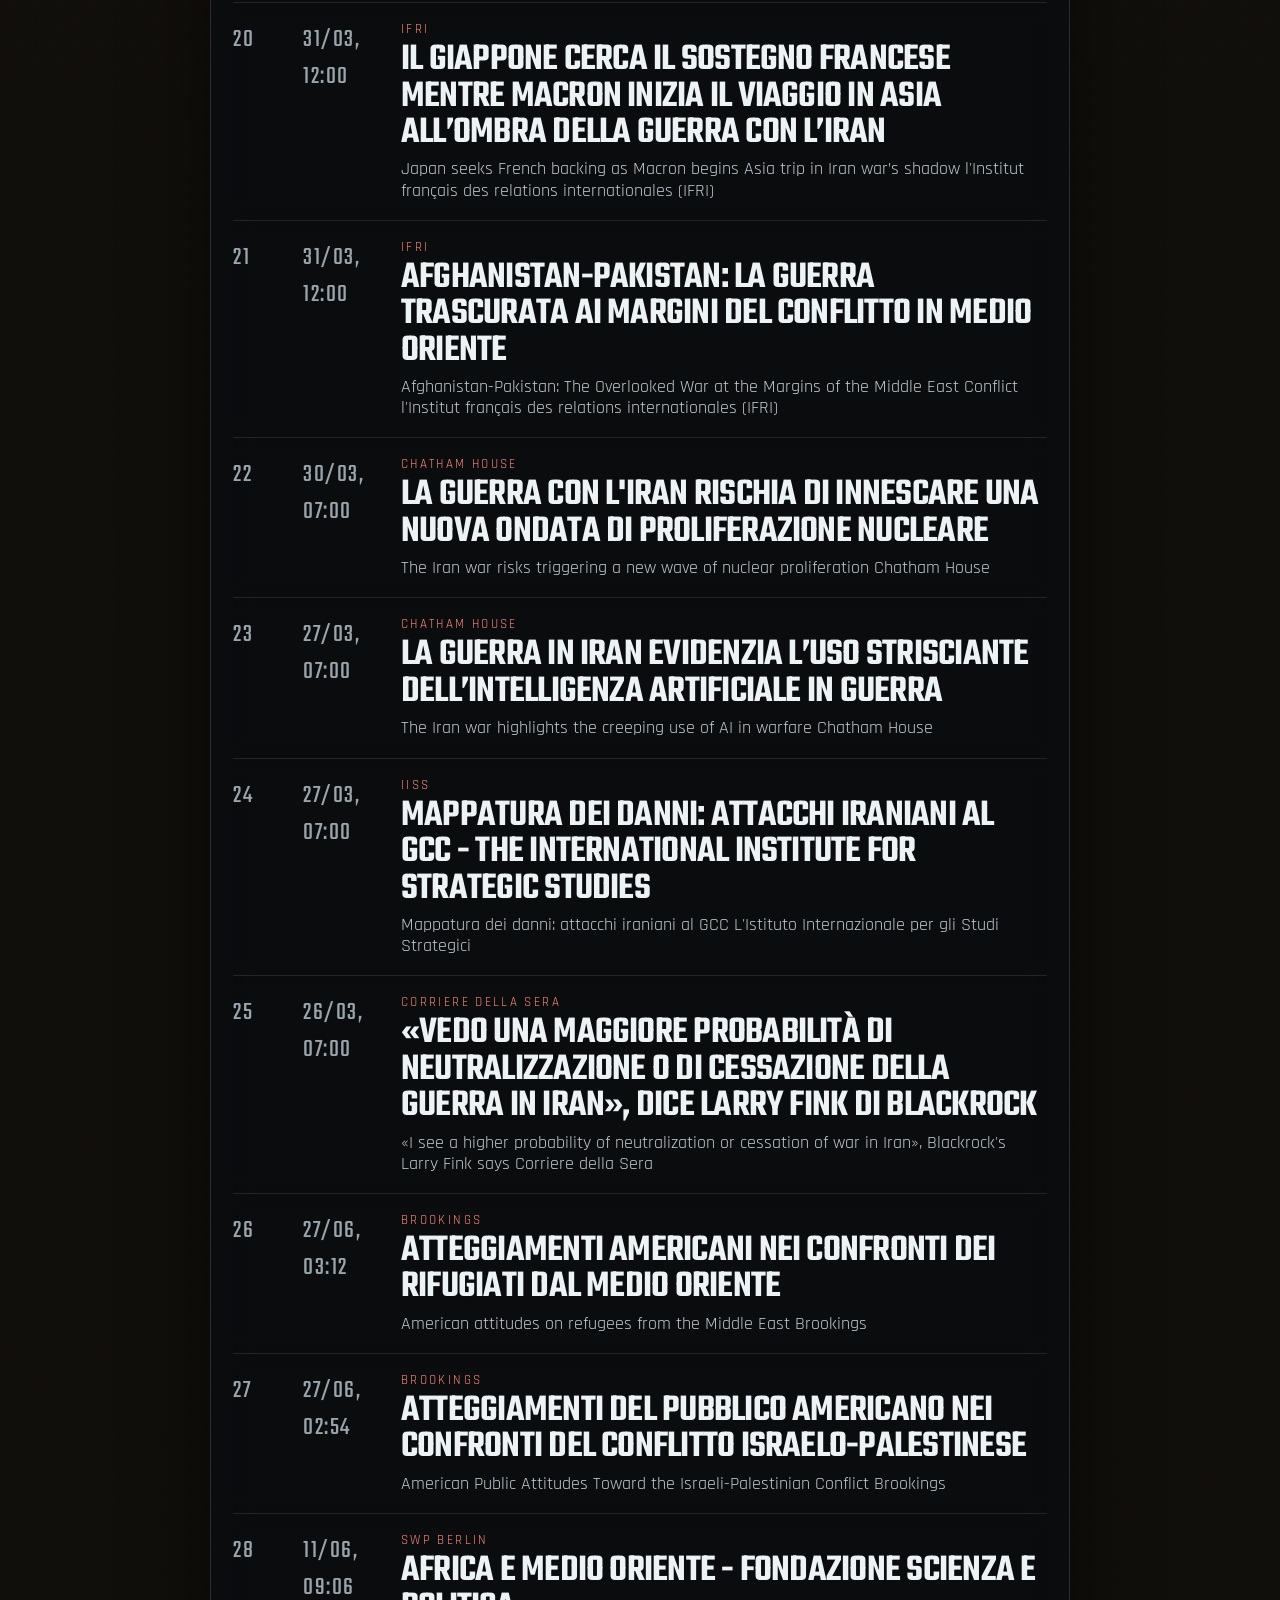
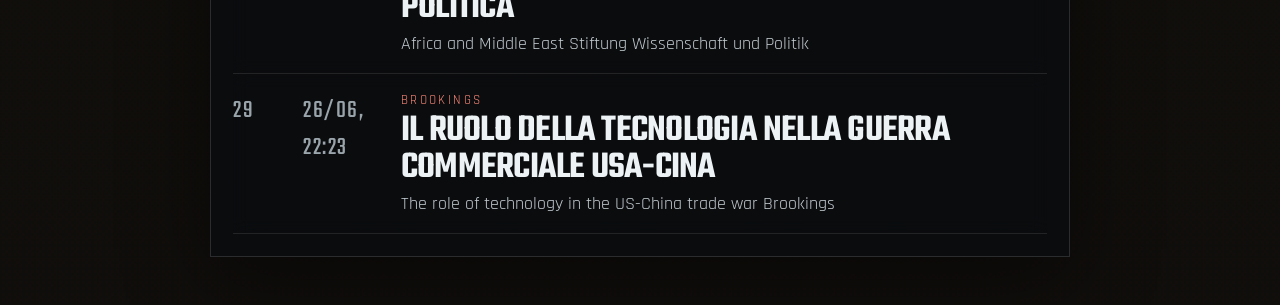
==== commit f2851af7: "Add files via upload" ====
--- a/index.html
+++ b/index.html
@@ -7,7 +7,7 @@
   <link rel="preconnect" href="https://fonts.googleapis.com">
   <link rel="preconnect" href="https://fonts.gstatic.com" crossorigin>
   <link href="https://fonts.googleapis.com/css2?family=Rajdhani:wght@400;500;600;700&family=Teko:wght@400;500;600;700&display=swap" rel="stylesheet">
-  <link rel="stylesheet" href="styles.css">
+  <link rel="stylesheet" href="styles.css?v=20260410">
 </head>
 <body>
   <div class="noise"></div>
--- a/styles.css
+++ b/styles.css
@@ -1,6 +1,6 @@
 :root {
-  --bg: #06080b;
-  --bg-soft: #0d1115;
+  --bg: #0b1117;
+  --bg-soft: #121c25;
   --panel: rgba(10, 13, 16, 0.76);
   --panel-line: rgba(232, 237, 241, 0.14);
   --text: #edf2f5;
@@ -14,7 +14,7 @@
 }
 
 html {
-  background: #040608;
+  background: #18140f;
 }
 
 body {
@@ -25,9 +25,10 @@
   color: var(--text);
   font-family: "Rajdhani", sans-serif;
   background:
-    radial-gradient(circle at 50% 20%, rgba(255, 255, 255, 0.06), transparent 0 22%),
-    linear-gradient(180deg, rgba(7, 10, 14, 0.82), rgba(3, 5, 7, 0.96)),
-    url("https://images.unsplash.com/photo-1500382017468-9049fed747ef?auto=format&fit=crop&w=1600&q=80") center/cover no-repeat fixed;
+    linear-gradient(180deg, rgba(14, 12, 10, 0.34), rgba(8, 8, 8, 0.48)),
+    radial-gradient(circle at 18% 16%, rgba(196, 111, 75, 0.12), transparent 0 22%),
+    radial-gradient(circle at 78% 18%, rgba(210, 188, 154, 0.08), transparent 0 24%),
+    url("old-dirty-concrete-textures-background-vintage-filter-effect.jpg?v=20260410") center center / cover no-repeat;
 }
 
 body::before {
@@ -39,7 +40,7 @@
     linear-gradient(rgba(255, 255, 255, 0.03) 1px, transparent 1px),
     linear-gradient(90deg, rgba(255, 255, 255, 0.03) 1px, transparent 1px);
   background-size: 100% 3px, 3px 100%;
-  opacity: 0.18;
+  opacity: 0.14;
 }
 
 body::after {
@@ -48,18 +49,20 @@
   inset: 0;
   pointer-events: none;
   background:
-    linear-gradient(90deg, rgba(0, 0, 0, 0.46), transparent 28%, transparent 72%, rgba(0, 0, 0, 0.46)),
-    radial-gradient(circle at center, transparent 48%, rgba(0, 0, 0, 0.45) 100%);
+    linear-gradient(90deg, rgba(7, 6, 5, 0.22), transparent 18%, transparent 82%, rgba(7, 6, 5, 0.22)),
+    radial-gradient(circle at center, transparent 46%, rgba(0, 0, 0, 0.18) 100%);
 }
 
 .noise {
   position: fixed;
   inset: 0;
   pointer-events: none;
-  opacity: 0.11;
+  opacity: 0.16;
   background-image:
-    repeating-linear-gradient(0deg, rgba(255, 255, 255, 0.08) 0 1px, transparent 1px 3px),
-    repeating-linear-gradient(90deg, rgba(255, 255, 255, 0.03) 0 1px, transparent 1px 2px);
+    repeating-linear-gradient(0deg, rgba(255, 255, 255, 0.05) 0 1px, transparent 1px 3px),
+    repeating-linear-gradient(90deg, rgba(255, 255, 255, 0.025) 0 1px, transparent 1px 2px),
+    radial-gradient(circle at 20% 20%, rgba(255, 255, 255, 0.045), transparent 0 14%),
+    radial-gradient(circle at 78% 26%, rgba(255, 255, 255, 0.035), transparent 0 12%);
   mix-blend-mode: screen;
 }
 
@@ -167,6 +170,7 @@
 }
 
 .brand-row {
+  position: relative;
   display: grid;
   grid-template-columns: auto 1fr auto;
   align-items: center;
@@ -212,23 +216,30 @@
 }
 
 .top-nav {
+  position: absolute;
+  left: 50%;
+  transform: translateX(-50%);
   display: grid;
   grid-template-columns: 1fr 1fr;
+  column-gap: 36px;
   align-items: center;
-  width: 170px;
+  width: 220px;
   font-size: 1rem;
   letter-spacing: 0.12em;
   text-transform: uppercase;
+  backdrop-filter: none;
 }
 
 .top-nav a:nth-child(1) {
+  justify-self: end;
   text-align: right;
-  padding-right: 14px;
+  padding: 0;
 }
 
 .top-nav a:nth-child(2) {
+  justify-self: start;
   text-align: left;
-  padding-left: 14px;
+  padding: 0;
 }
 
 .top-nav a,
@@ -244,6 +255,8 @@
 
 .status-chip {
   display: inline-flex;
+  width: max-content;
+  justify-self: end;
   align-items: center;
   gap: 10px;
   padding: 9px 14px;
@@ -253,12 +266,12 @@
   letter-spacing: 0.12em;
 }
 
-.live-dot {
+.status-chip .live-dot {
   width: 8px;
   height: 8px;
   border-radius: 50%;
-  background: #2dff74;
-  box-shadow: 0 0 14px rgba(45, 255, 116, 0.7);
+  background: #2dff74 !important;
+  box-shadow: 0 0 14px rgba(45, 255, 116, 0.78) !important;
 }
 
 .hero {
@@ -419,8 +432,11 @@
 }
 
 .refresh-button {
-  border: 1px solid rgba(255, 255, 255, 0.18);
-  background: rgba(255, 59, 48, 0.12);
+  border: 1px solid rgba(110, 154, 189, 0.34);
+  background: linear-gradient(180deg, rgba(46, 76, 102, 0.68), rgba(24, 42, 58, 0.82));
+  box-shadow:
+    inset 0 1px 0 rgba(210, 228, 241, 0.08),
+    0 10px 24px rgba(9, 16, 22, 0.18);
   color: var(--text);
   padding: 12px 16px;
   font: inherit;
@@ -428,6 +444,23 @@
   letter-spacing: 0.1em;
   text-transform: uppercase;
   cursor: pointer;
+  transition:
+    background 160ms ease,
+    border-color 160ms ease,
+    transform 160ms ease,
+    box-shadow 160ms ease;
+}
+
+.refresh-button:hover {
+  border-color: rgba(152, 190, 220, 0.52);
+  background: linear-gradient(180deg, rgba(57, 92, 122, 0.76), rgba(30, 52, 72, 0.88));
+  box-shadow:
+    inset 0 1px 0 rgba(220, 236, 247, 0.1),
+    0 14px 28px rgba(8, 15, 22, 0.24);
+}
+
+.refresh-button:active {
+  transform: translateY(1px);
 }
 
 .refresh-button:disabled {
@@ -528,6 +561,135 @@
   line-height: 1.35;
 }
 
+.index-main {
+  display: grid;
+  gap: 18px;
+  padding-bottom: 36px;
+}
+
+.index-head {
+  max-width: 920px;
+}
+
+.index-head h1 {
+  margin: 10px 0 0;
+  font-size: clamp(3.4rem, 8vw, 6.2rem);
+  line-height: 0.9;
+  max-width: none;
+}
+
+.index-grid {
+  display: grid;
+  grid-template-columns: repeat(3, minmax(0, 1fr));
+  gap: 14px;
+}
+
+.index-card {
+  background: var(--panel);
+  border: 1px solid var(--panel-line);
+  padding: 14px;
+  backdrop-filter: blur(8px);
+}
+
+.index-card-wide {
+  grid-column: span 2;
+}
+
+.index-label {
+  margin: 0;
+  color: #ff8a7a;
+  text-transform: uppercase;
+  letter-spacing: 0.12em;
+  font-size: 0.82rem;
+}
+
+.index-value {
+  display: block;
+  margin-top: 8px;
+  font-family: "Teko", sans-serif;
+  font-size: clamp(2.6rem, 4vw, 3.8rem);
+  line-height: 0.9;
+  text-transform: uppercase;
+}
+
+.index-trend {
+  margin: 8px 0 0;
+  color: #dfe7ec;
+  font-size: 1rem;
+  line-height: 1.2;
+}
+
+.index-meta {
+  margin: 8px 0 0;
+  color: #c3cbd2;
+  font-size: 0.95rem;
+  line-height: 1.25;
+}
+
+.index-link {
+  display: inline-block;
+  margin-top: 10px;
+  color: var(--text);
+  text-transform: uppercase;
+  letter-spacing: 0.1em;
+  text-decoration: none;
+  border-bottom: 1px solid rgba(255, 255, 255, 0.22);
+}
+
+.index-methodology {
+  border-color: rgba(255, 138, 122, 0.36);
+}
+
+.mdi-main-card {
+  background: var(--panel);
+  border: 1px solid var(--panel-line);
+  padding: 16px;
+  backdrop-filter: blur(8px);
+}
+
+.mdi-sub-grid {
+  display: grid;
+  grid-template-columns: repeat(2, minmax(0, 1fr));
+  gap: 14px;
+}
+
+.mdi-sub-card {
+  min-height: 280px;
+}
+
+.mdi-toggle {
+  margin-top: 10px;
+  border: 1px solid rgba(255, 255, 255, 0.2);
+  background: rgba(255, 59, 48, 0.12);
+  color: var(--text);
+  padding: 8px 12px;
+  font: inherit;
+  font-weight: 600;
+  letter-spacing: 0.06em;
+  text-transform: uppercase;
+}
+
+.mdi-components {
+  margin-top: 10px;
+  border-top: 1px solid rgba(255, 255, 255, 0.14);
+  padding-top: 10px;
+}
+
+.mdi-component-row {
+  display: flex;
+  justify-content: space-between;
+  gap: 12px;
+  padding: 5px 0;
+  color: #d5dde2;
+  font-size: 0.95rem;
+}
+
+.mdi-component-row strong {
+  font-family: "Teko", sans-serif;
+  font-size: 1.5rem;
+  line-height: 0.9;
+}
+
 @media (max-width: 900px) {
   .brand-row,
   .hero,
@@ -536,6 +698,8 @@
   }
 
   .top-nav {
+    position: static;
+    transform: none;
     width: auto;
     display: flex;
     justify-content: start;
@@ -572,12 +736,26 @@
   .sources-list {
     gap: 8px;
   }
+
+  .index-grid {
+    grid-template-columns: 1fr;
+  }
+
+  .index-card-wide {
+    grid-column: span 1;
+  }
+
+  .mdi-sub-grid {
+    grid-template-columns: 1fr;
+  }
 }
 
 @media (hover: none), (pointer: coarse) {
   body {
     cursor: auto;
-    background-attachment: scroll;
+    background-position: center top;
+    background-size: auto 100vh;
+    background-repeat: repeat-y;
   }
 
   a,
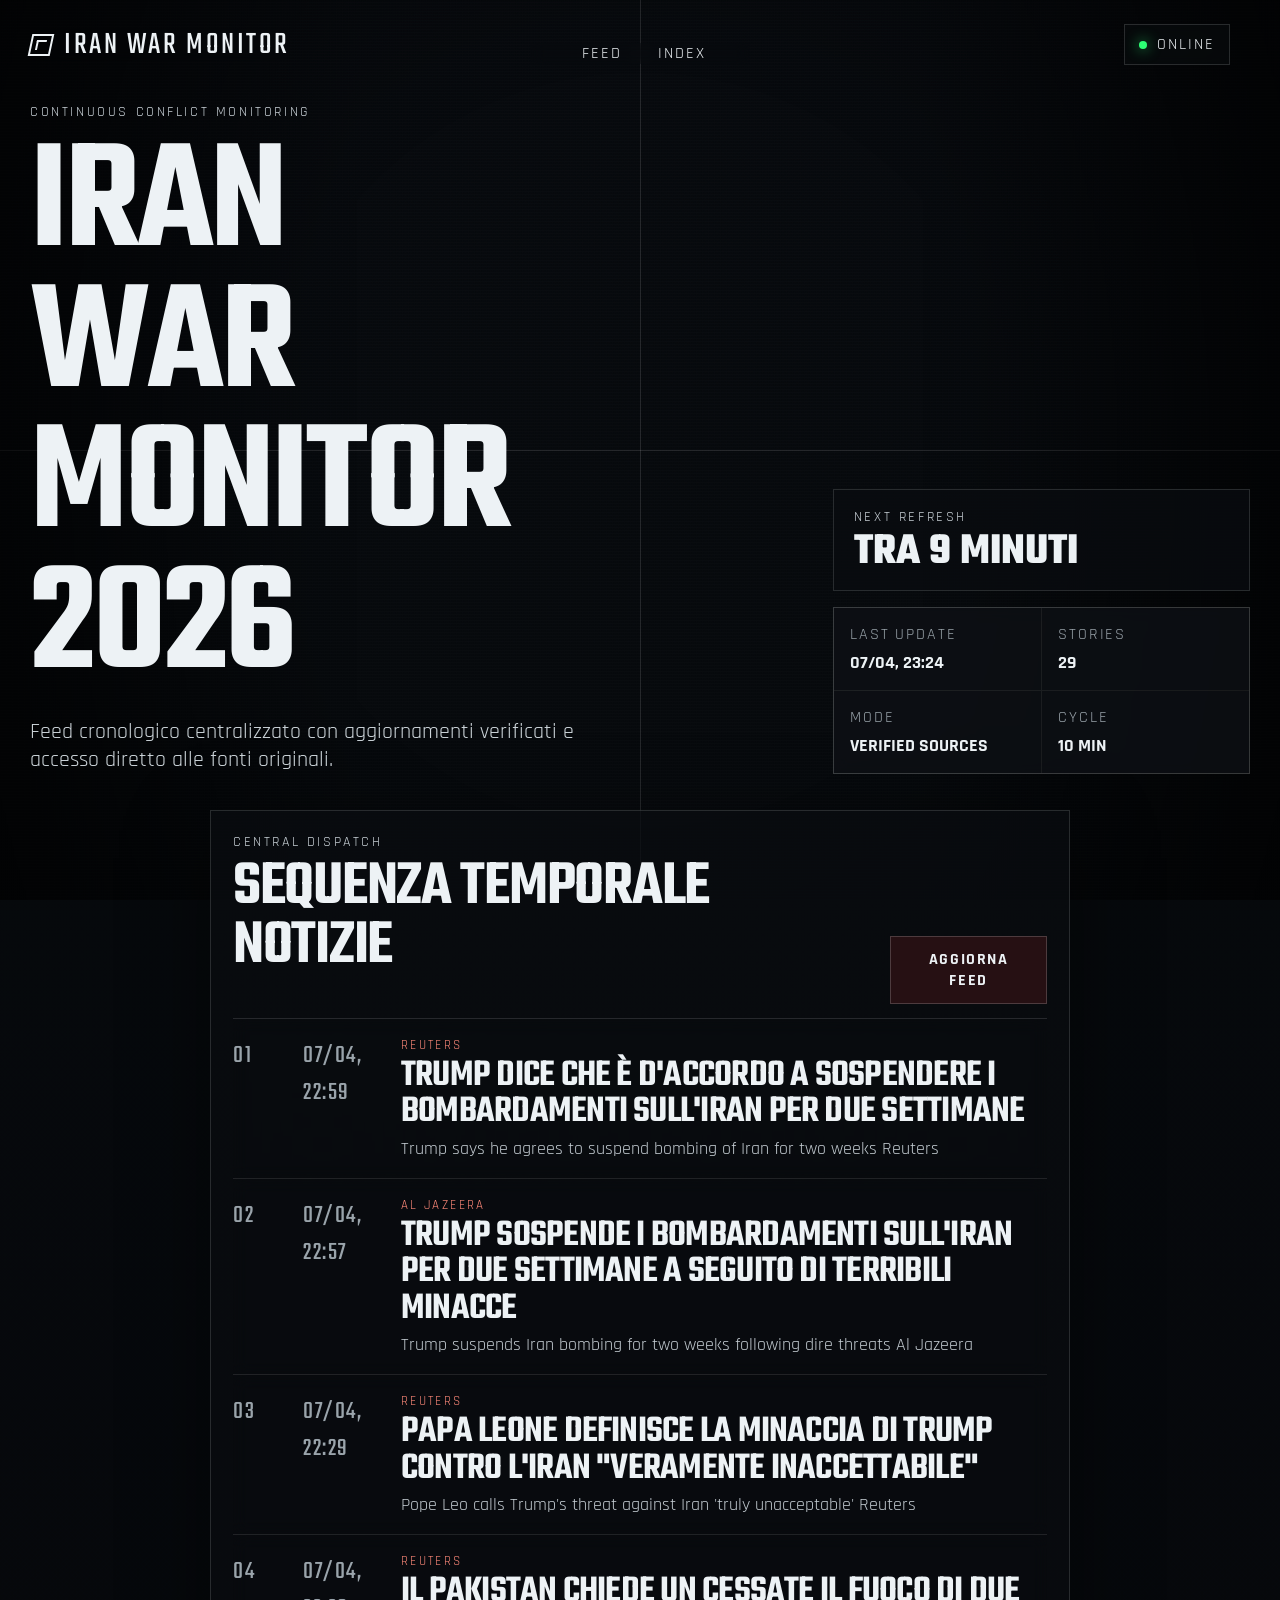
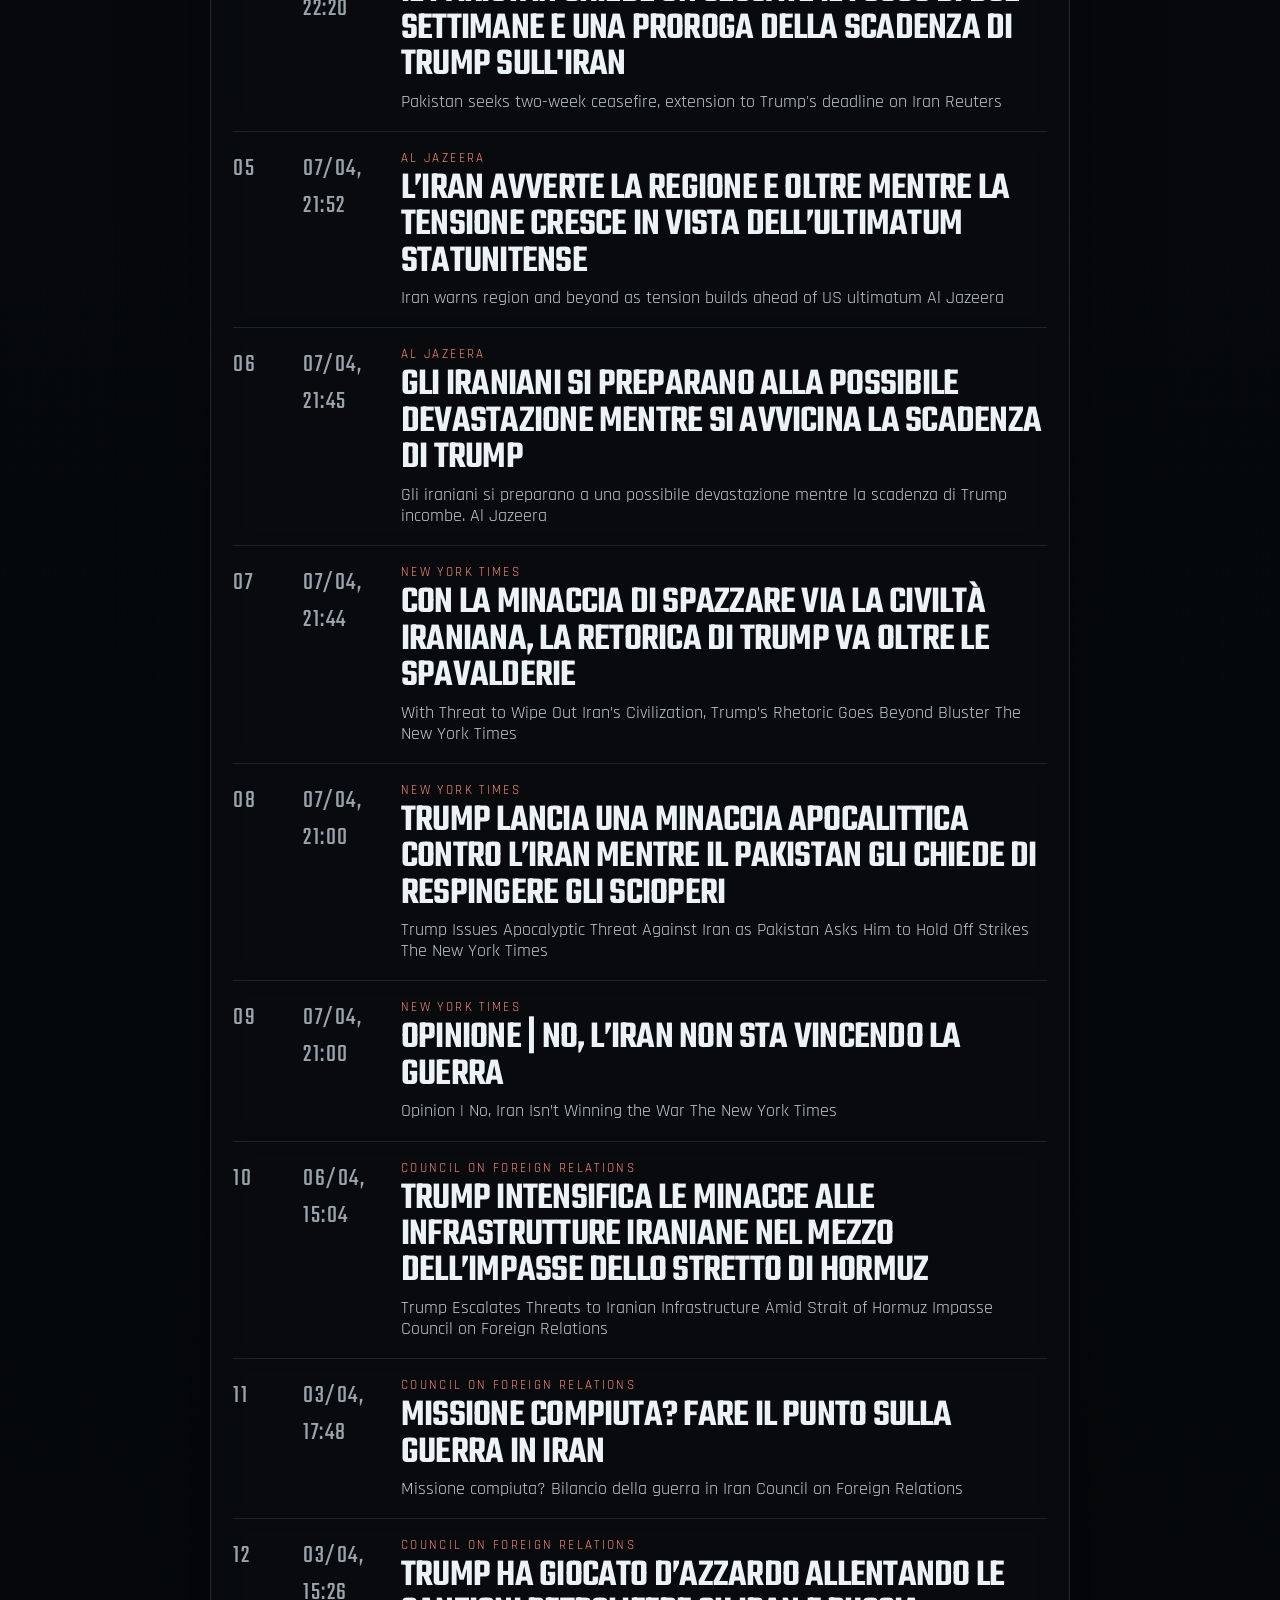
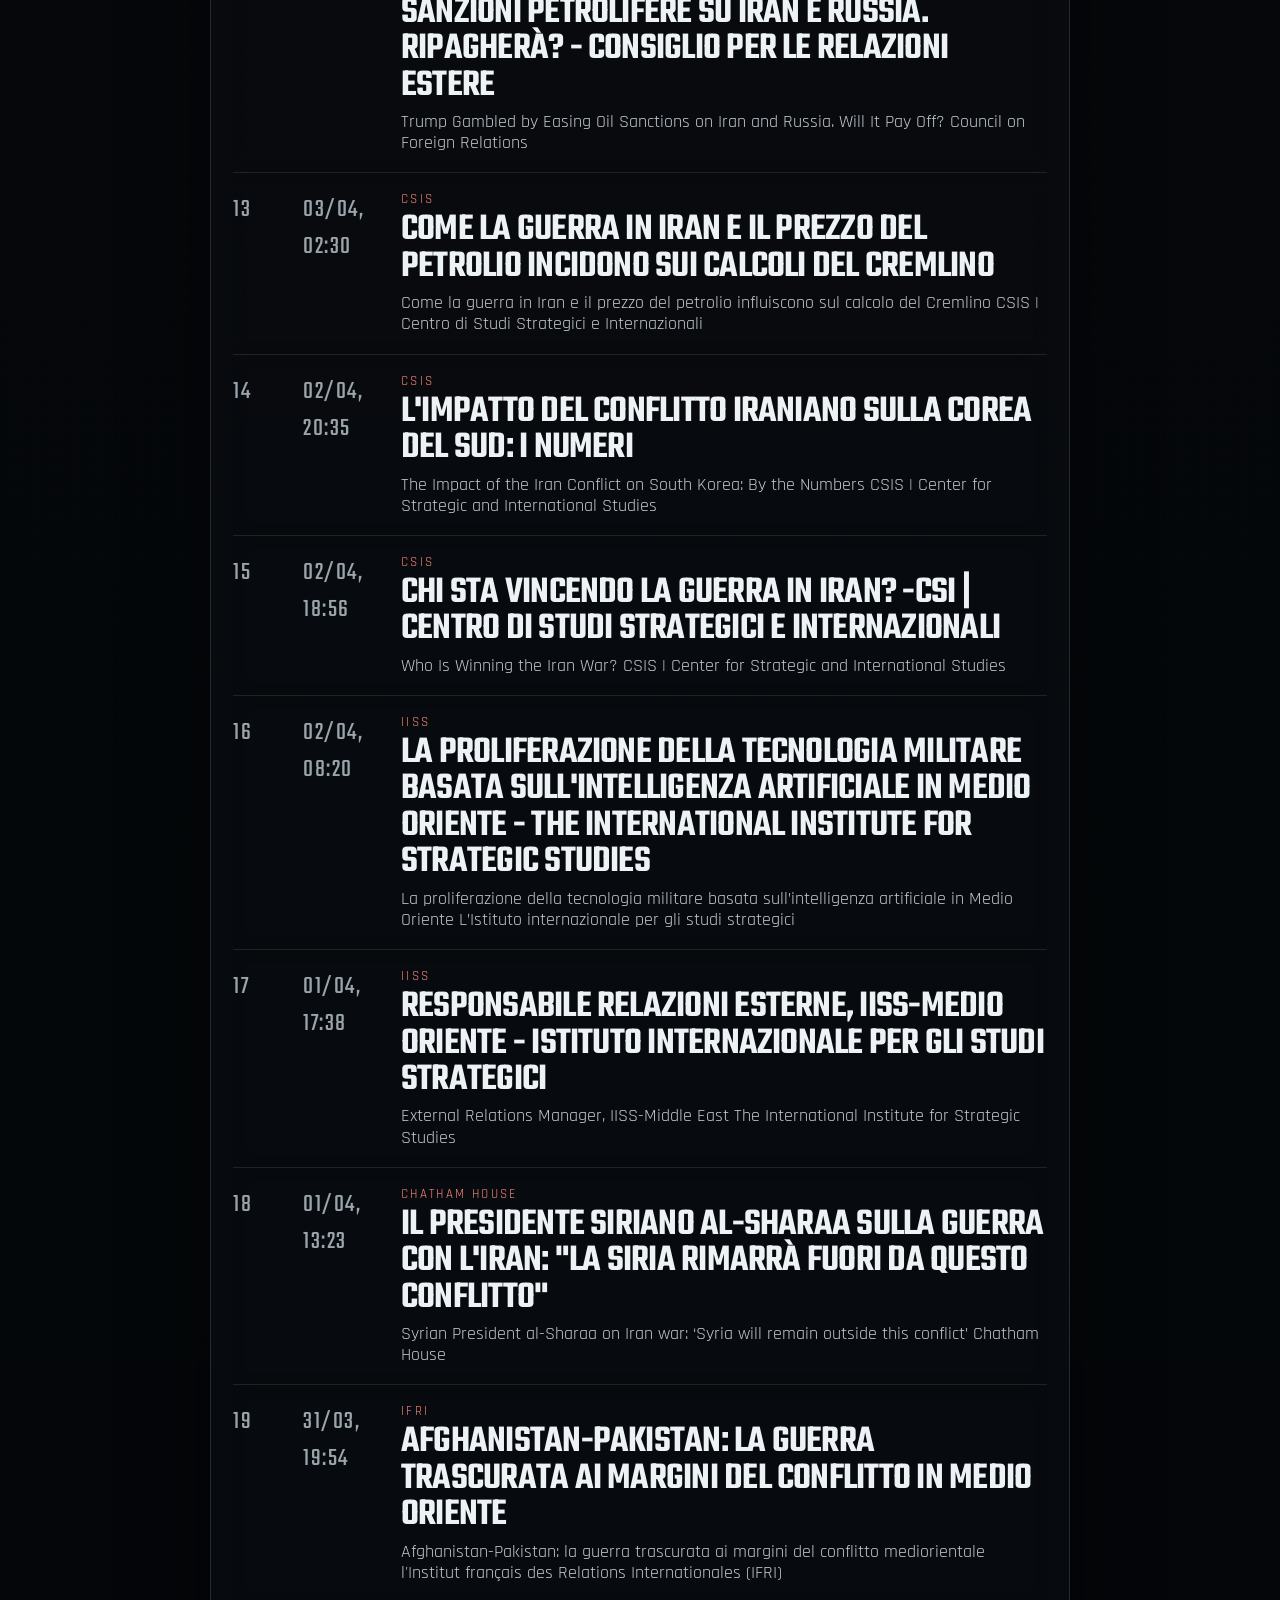
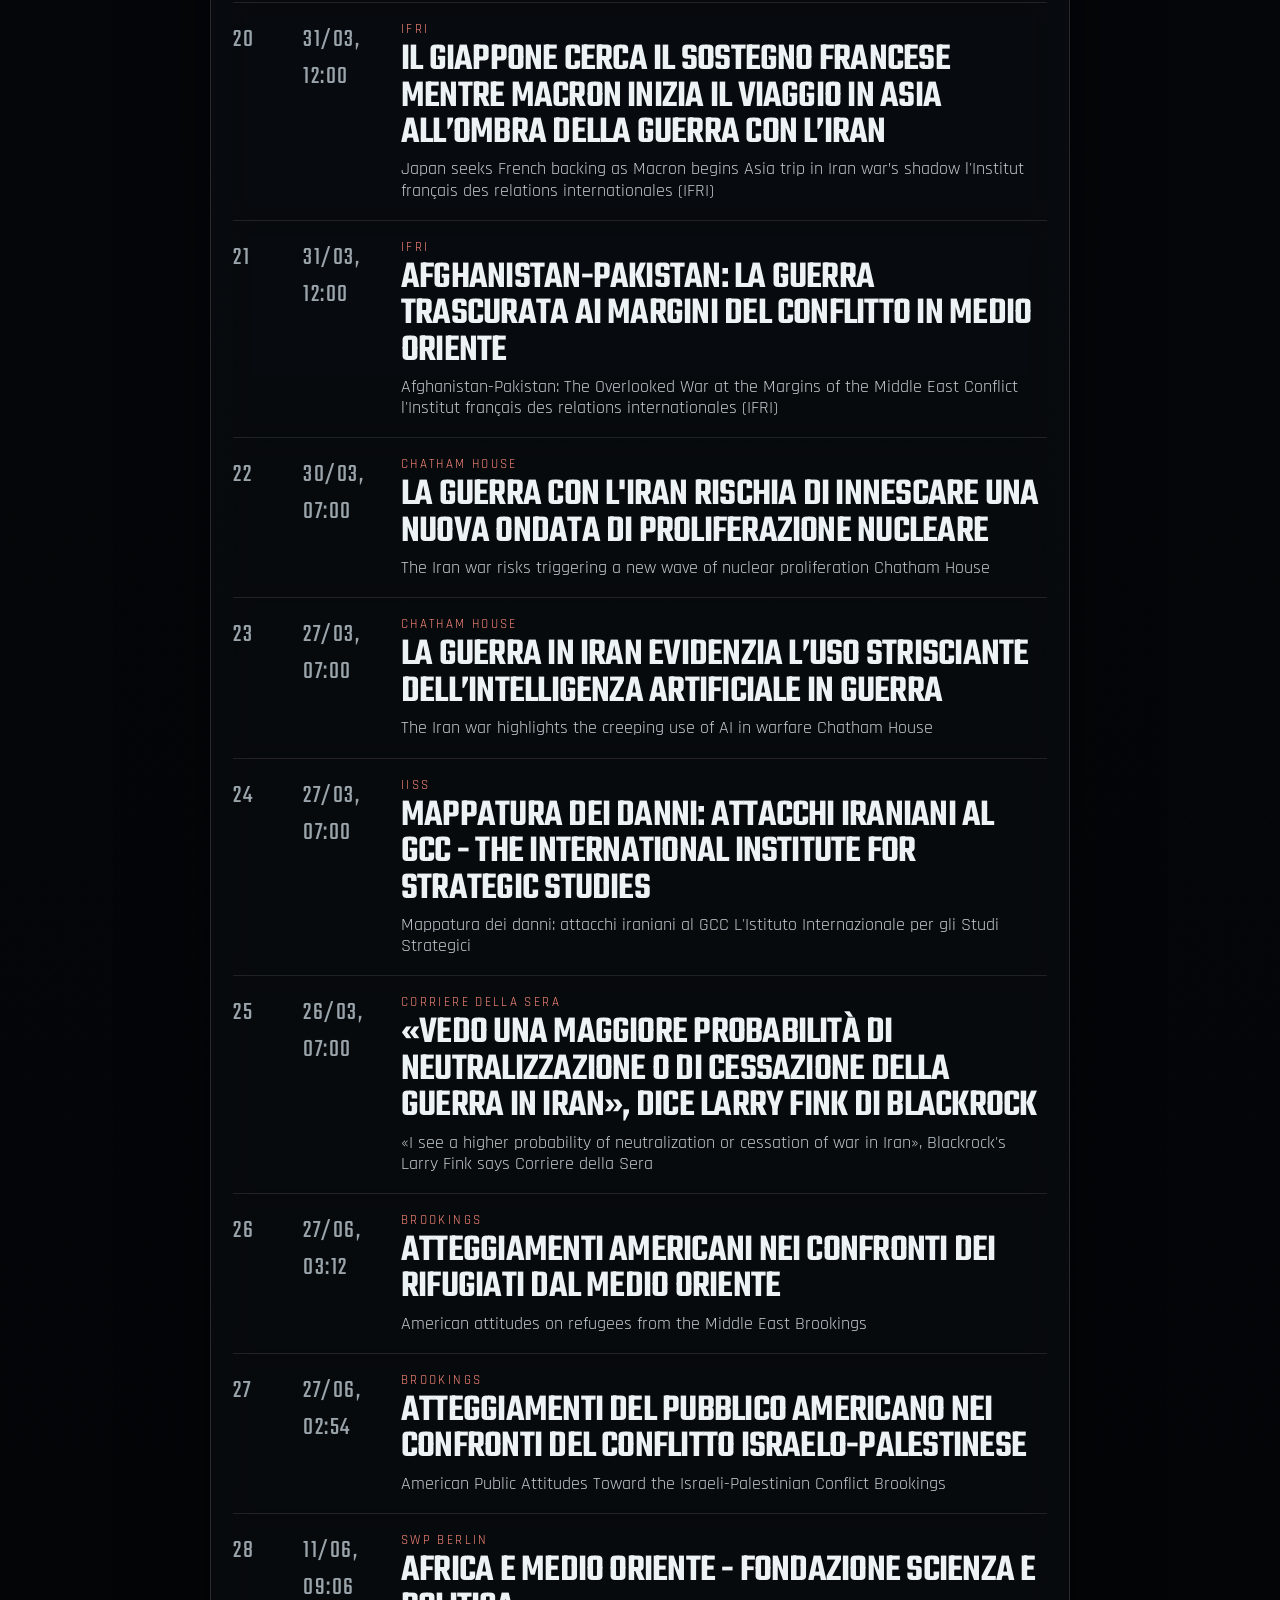
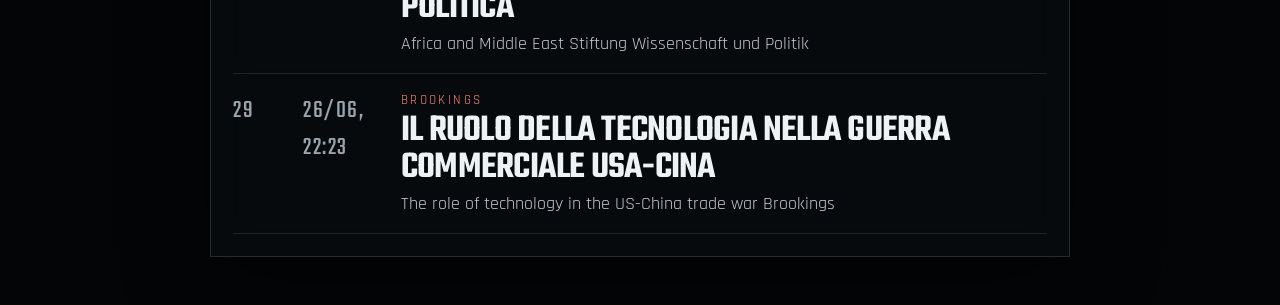
==== commit 92170177: "Add files via upload" ====
--- a/index.html
+++ b/index.html
@@ -7,7 +7,7 @@
   <link rel="preconnect" href="https://fonts.googleapis.com">
   <link rel="preconnect" href="https://fonts.gstatic.com" crossorigin>
   <link href="https://fonts.googleapis.com/css2?family=Rajdhani:wght@400;500;600;700&family=Teko:wght@400;500;600;700&display=swap" rel="stylesheet">
-  <link rel="stylesheet" href="styles.css?v=20260410">
+  <link rel="stylesheet" href="styles.css">
 </head>
 <body>
   <div class="noise"></div>
--- a/styles.css
+++ b/styles.css
@@ -1,6 +1,6 @@
 :root {
-  --bg: #0b1117;
-  --bg-soft: #121c25;
+  --bg: #06080b;
+  --bg-soft: #0d1115;
   --panel: rgba(10, 13, 16, 0.76);
   --panel-line: rgba(232, 237, 241, 0.14);
   --text: #edf2f5;
@@ -14,7 +14,7 @@
 }
 
 html {
-  background: #18140f;
+  background: #040608;
 }
 
 body {
@@ -25,10 +25,9 @@
   color: var(--text);
   font-family: "Rajdhani", sans-serif;
   background:
-    linear-gradient(180deg, rgba(14, 12, 10, 0.34), rgba(8, 8, 8, 0.48)),
-    radial-gradient(circle at 18% 16%, rgba(196, 111, 75, 0.12), transparent 0 22%),
-    radial-gradient(circle at 78% 18%, rgba(210, 188, 154, 0.08), transparent 0 24%),
-    url("old-dirty-concrete-textures-background-vintage-filter-effect.jpg?v=20260410") center center / cover no-repeat;
+    radial-gradient(circle at 50% 20%, rgba(255, 255, 255, 0.06), transparent 0 22%),
+    linear-gradient(180deg, rgba(7, 10, 14, 0.82), rgba(3, 5, 7, 0.96)),
+    url("https://images.unsplash.com/photo-1500382017468-9049fed747ef?auto=format&fit=crop&w=1600&q=80") center/cover no-repeat fixed;
 }
 
 body::before {
@@ -40,7 +39,7 @@
     linear-gradient(rgba(255, 255, 255, 0.03) 1px, transparent 1px),
     linear-gradient(90deg, rgba(255, 255, 255, 0.03) 1px, transparent 1px);
   background-size: 100% 3px, 3px 100%;
-  opacity: 0.14;
+  opacity: 0.18;
 }
 
 body::after {
@@ -49,20 +48,18 @@
   inset: 0;
   pointer-events: none;
   background:
-    linear-gradient(90deg, rgba(7, 6, 5, 0.22), transparent 18%, transparent 82%, rgba(7, 6, 5, 0.22)),
-    radial-gradient(circle at center, transparent 46%, rgba(0, 0, 0, 0.18) 100%);
+    linear-gradient(90deg, rgba(0, 0, 0, 0.46), transparent 28%, transparent 72%, rgba(0, 0, 0, 0.46)),
+    radial-gradient(circle at center, transparent 48%, rgba(0, 0, 0, 0.45) 100%);
 }
 
 .noise {
   position: fixed;
   inset: 0;
   pointer-events: none;
-  opacity: 0.16;
+  opacity: 0.11;
   background-image:
-    repeating-linear-gradient(0deg, rgba(255, 255, 255, 0.05) 0 1px, transparent 1px 3px),
-    repeating-linear-gradient(90deg, rgba(255, 255, 255, 0.025) 0 1px, transparent 1px 2px),
-    radial-gradient(circle at 20% 20%, rgba(255, 255, 255, 0.045), transparent 0 14%),
-    radial-gradient(circle at 78% 26%, rgba(255, 255, 255, 0.035), transparent 0 12%);
+    repeating-linear-gradient(0deg, rgba(255, 255, 255, 0.08) 0 1px, transparent 1px 3px),
+    repeating-linear-gradient(90deg, rgba(255, 255, 255, 0.03) 0 1px, transparent 1px 2px);
   mix-blend-mode: screen;
 }
 
@@ -227,7 +224,6 @@
   font-size: 1rem;
   letter-spacing: 0.12em;
   text-transform: uppercase;
-  backdrop-filter: none;
 }
 
 .top-nav a:nth-child(1) {
@@ -432,11 +428,8 @@
 }
 
 .refresh-button {
-  border: 1px solid rgba(110, 154, 189, 0.34);
-  background: linear-gradient(180deg, rgba(46, 76, 102, 0.68), rgba(24, 42, 58, 0.82));
-  box-shadow:
-    inset 0 1px 0 rgba(210, 228, 241, 0.08),
-    0 10px 24px rgba(9, 16, 22, 0.18);
+  border: 1px solid rgba(255, 255, 255, 0.18);
+  background: rgba(255, 59, 48, 0.12);
   color: var(--text);
   padding: 12px 16px;
   font: inherit;
@@ -444,23 +437,6 @@
   letter-spacing: 0.1em;
   text-transform: uppercase;
   cursor: pointer;
-  transition:
-    background 160ms ease,
-    border-color 160ms ease,
-    transform 160ms ease,
-    box-shadow 160ms ease;
-}
-
-.refresh-button:hover {
-  border-color: rgba(152, 190, 220, 0.52);
-  background: linear-gradient(180deg, rgba(57, 92, 122, 0.76), rgba(30, 52, 72, 0.88));
-  box-shadow:
-    inset 0 1px 0 rgba(220, 236, 247, 0.1),
-    0 14px 28px rgba(8, 15, 22, 0.24);
-}
-
-.refresh-button:active {
-  transform: translateY(1px);
 }
 
 .refresh-button:disabled {
@@ -638,56 +614,6 @@
 
 .index-methodology {
   border-color: rgba(255, 138, 122, 0.36);
-}
-
-.mdi-main-card {
-  background: var(--panel);
-  border: 1px solid var(--panel-line);
-  padding: 16px;
-  backdrop-filter: blur(8px);
-}
-
-.mdi-sub-grid {
-  display: grid;
-  grid-template-columns: repeat(2, minmax(0, 1fr));
-  gap: 14px;
-}
-
-.mdi-sub-card {
-  min-height: 280px;
-}
-
-.mdi-toggle {
-  margin-top: 10px;
-  border: 1px solid rgba(255, 255, 255, 0.2);
-  background: rgba(255, 59, 48, 0.12);
-  color: var(--text);
-  padding: 8px 12px;
-  font: inherit;
-  font-weight: 600;
-  letter-spacing: 0.06em;
-  text-transform: uppercase;
-}
-
-.mdi-components {
-  margin-top: 10px;
-  border-top: 1px solid rgba(255, 255, 255, 0.14);
-  padding-top: 10px;
-}
-
-.mdi-component-row {
-  display: flex;
-  justify-content: space-between;
-  gap: 12px;
-  padding: 5px 0;
-  color: #d5dde2;
-  font-size: 0.95rem;
-}
-
-.mdi-component-row strong {
-  font-family: "Teko", sans-serif;
-  font-size: 1.5rem;
-  line-height: 0.9;
 }
 
 @media (max-width: 900px) {
@@ -744,18 +670,12 @@
   .index-card-wide {
     grid-column: span 1;
   }
-
-  .mdi-sub-grid {
-    grid-template-columns: 1fr;
-  }
 }
 
 @media (hover: none), (pointer: coarse) {
   body {
     cursor: auto;
-    background-position: center top;
-    background-size: auto 100vh;
-    background-repeat: repeat-y;
+    background-attachment: scroll;
   }
 
   a,
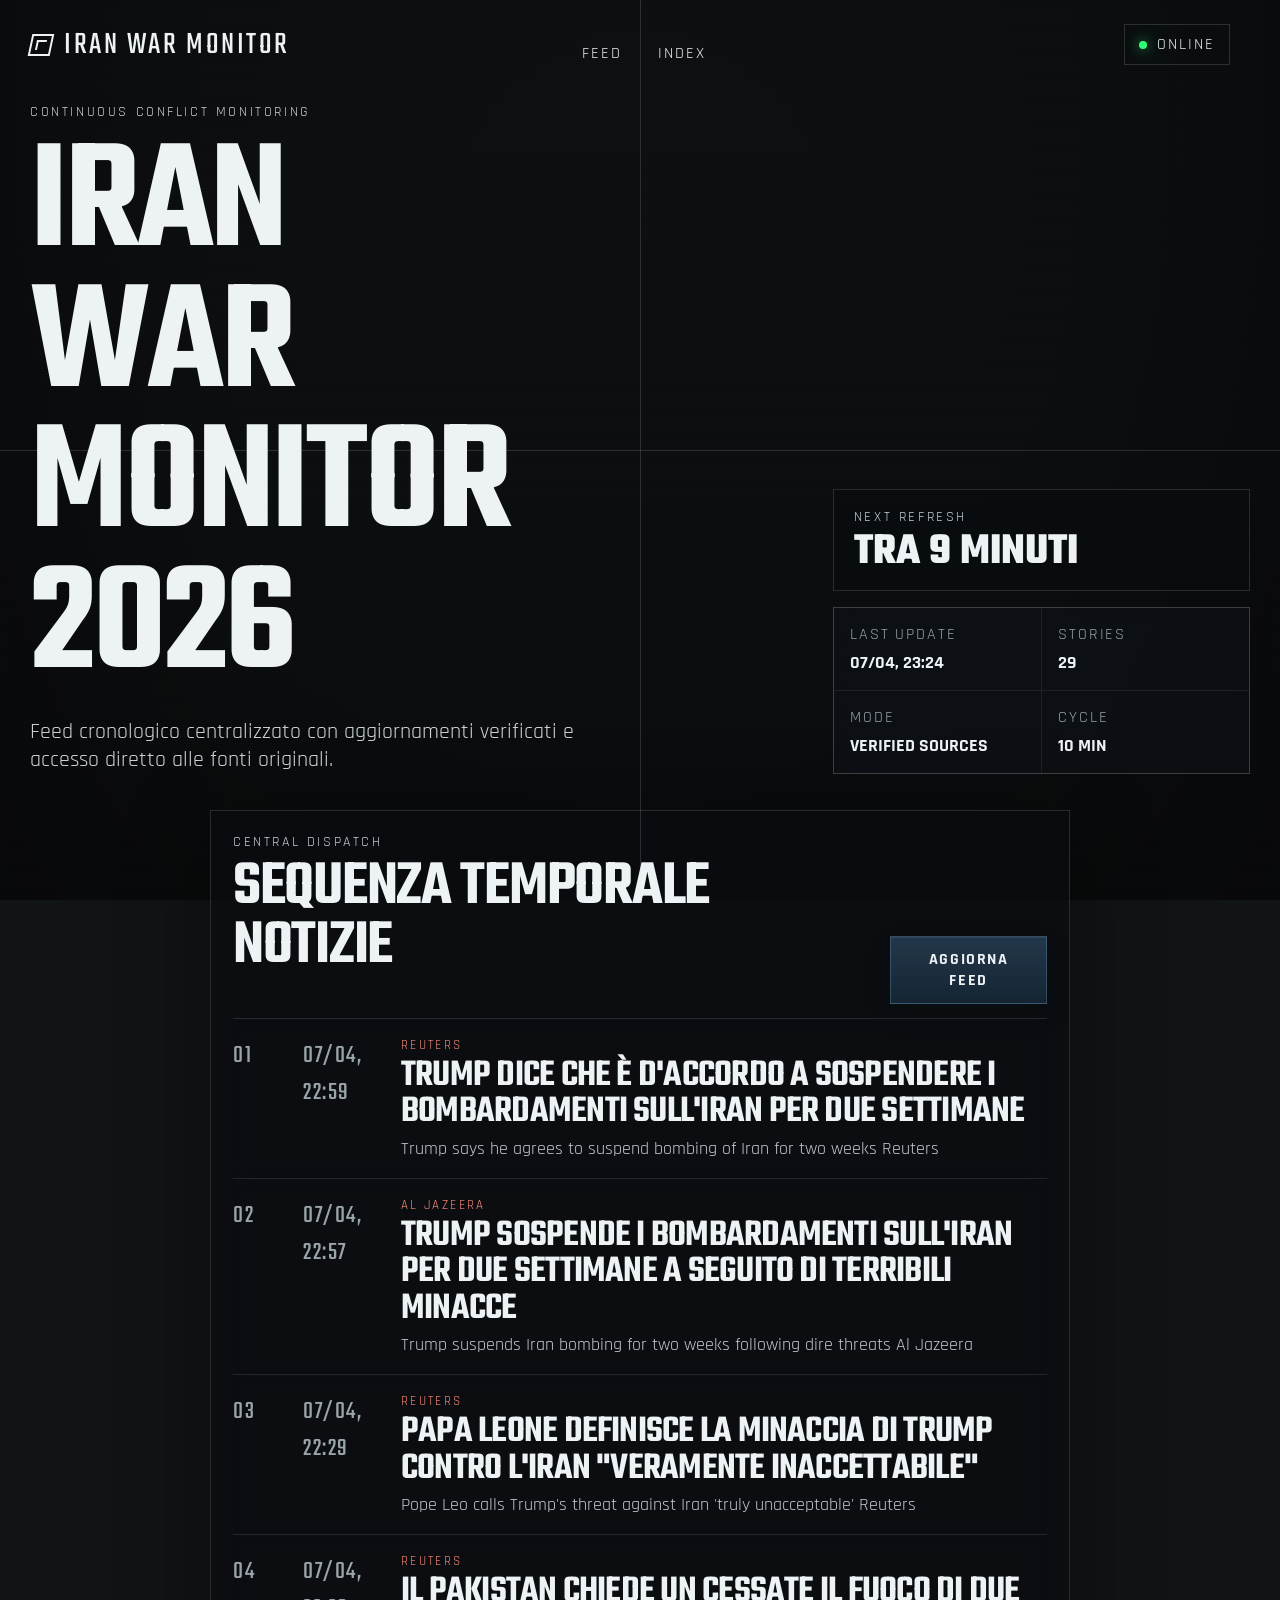
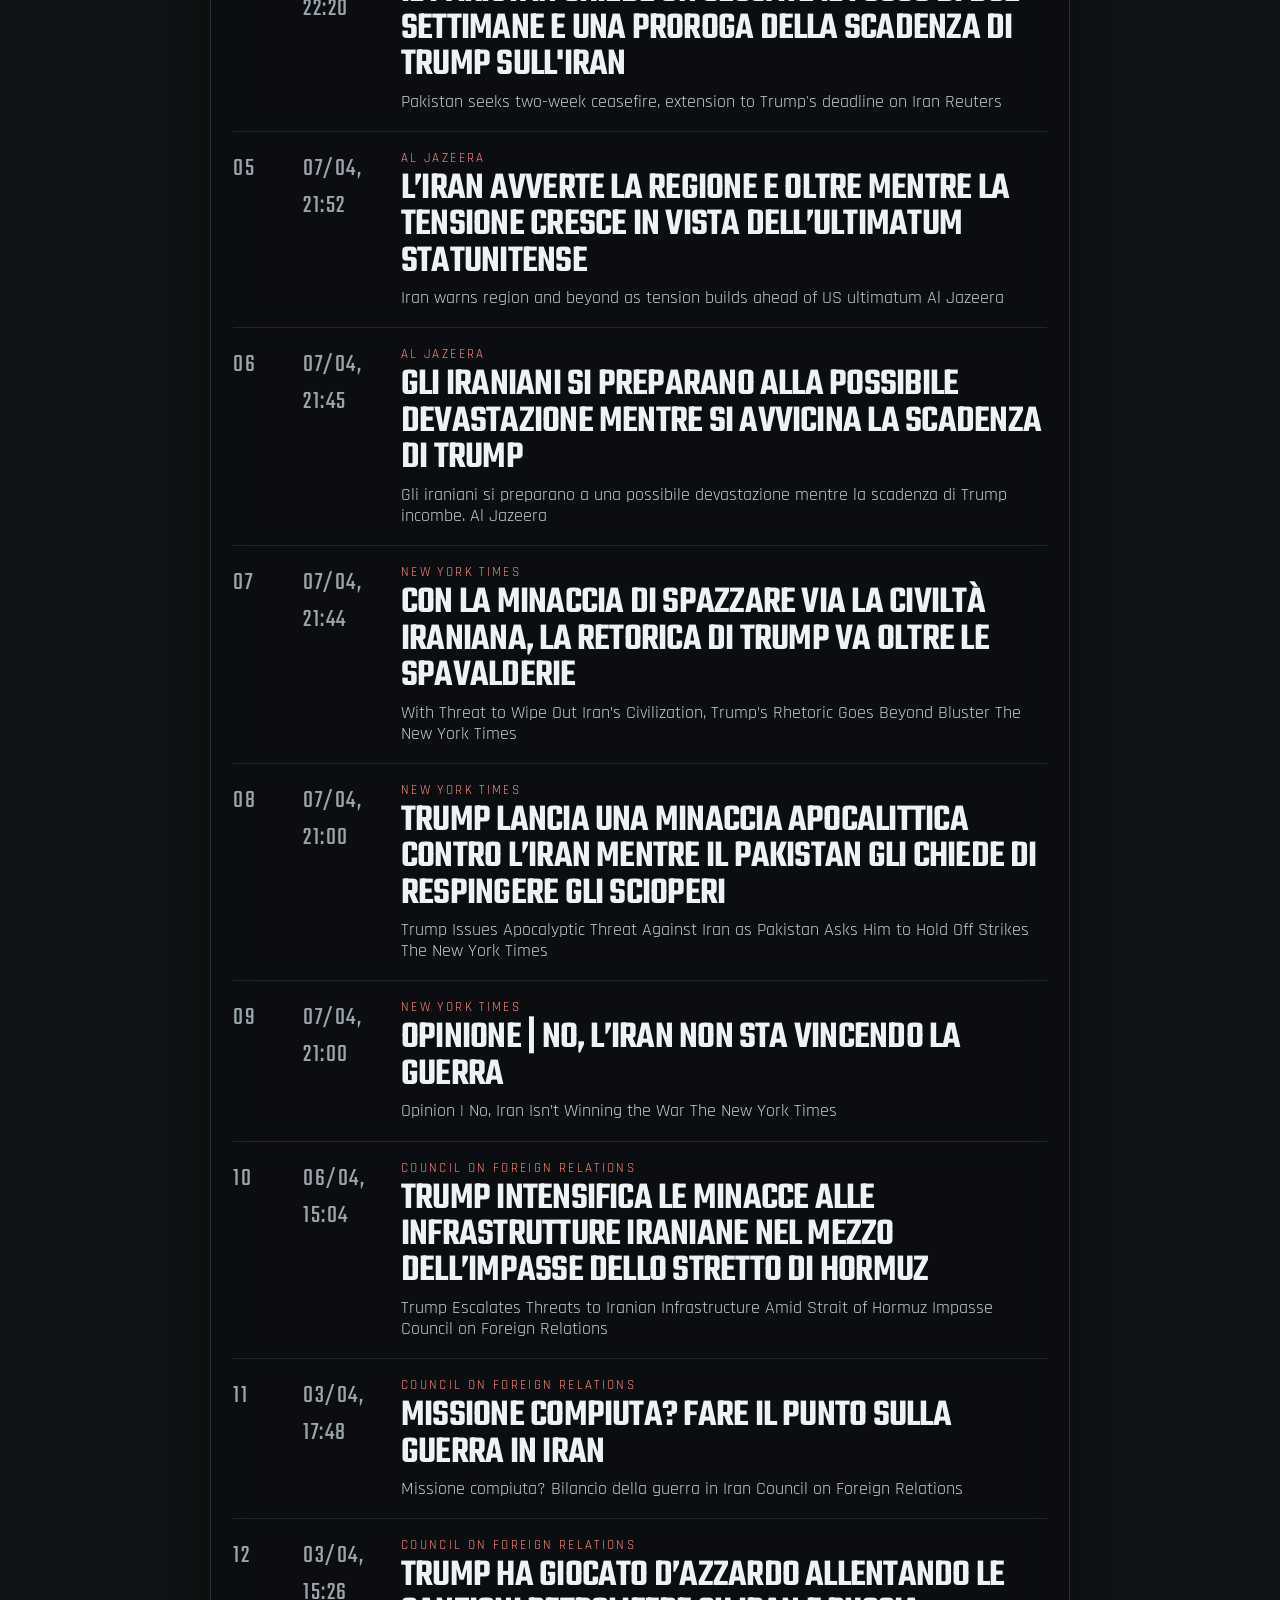
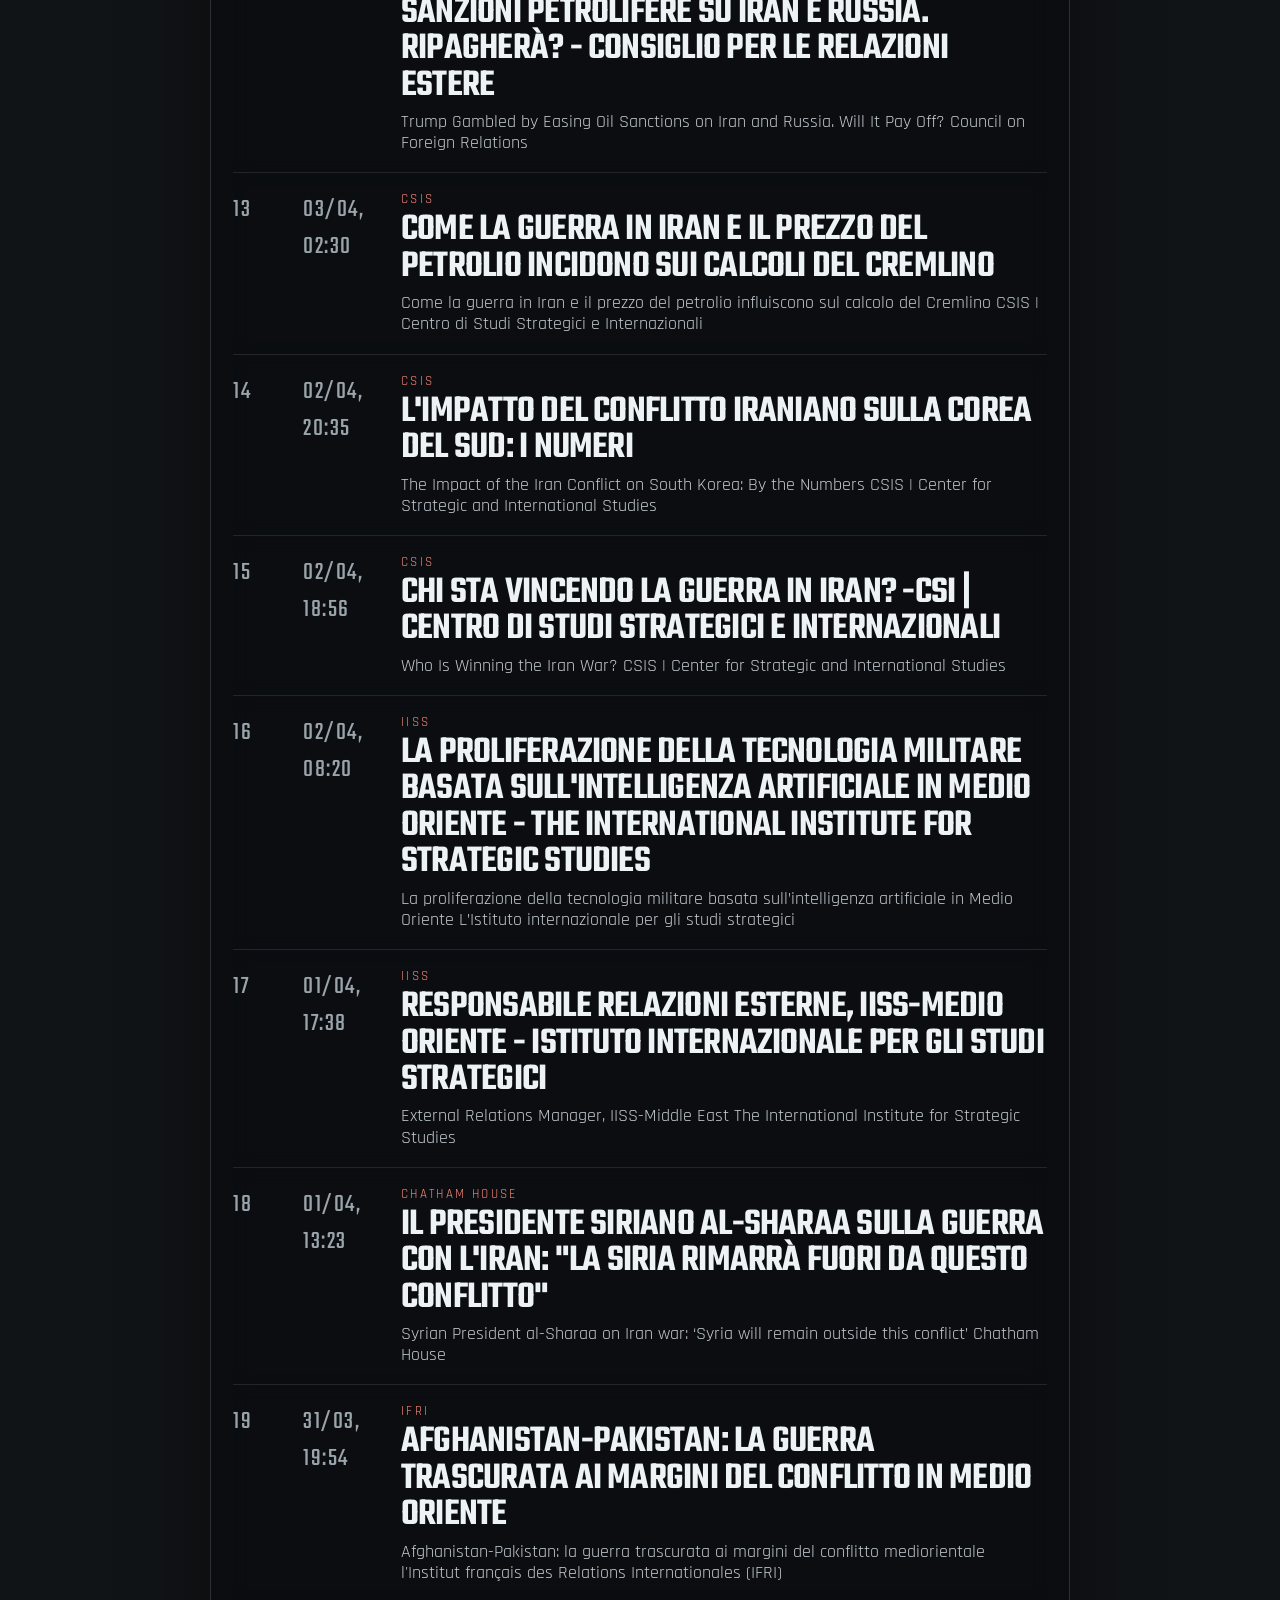
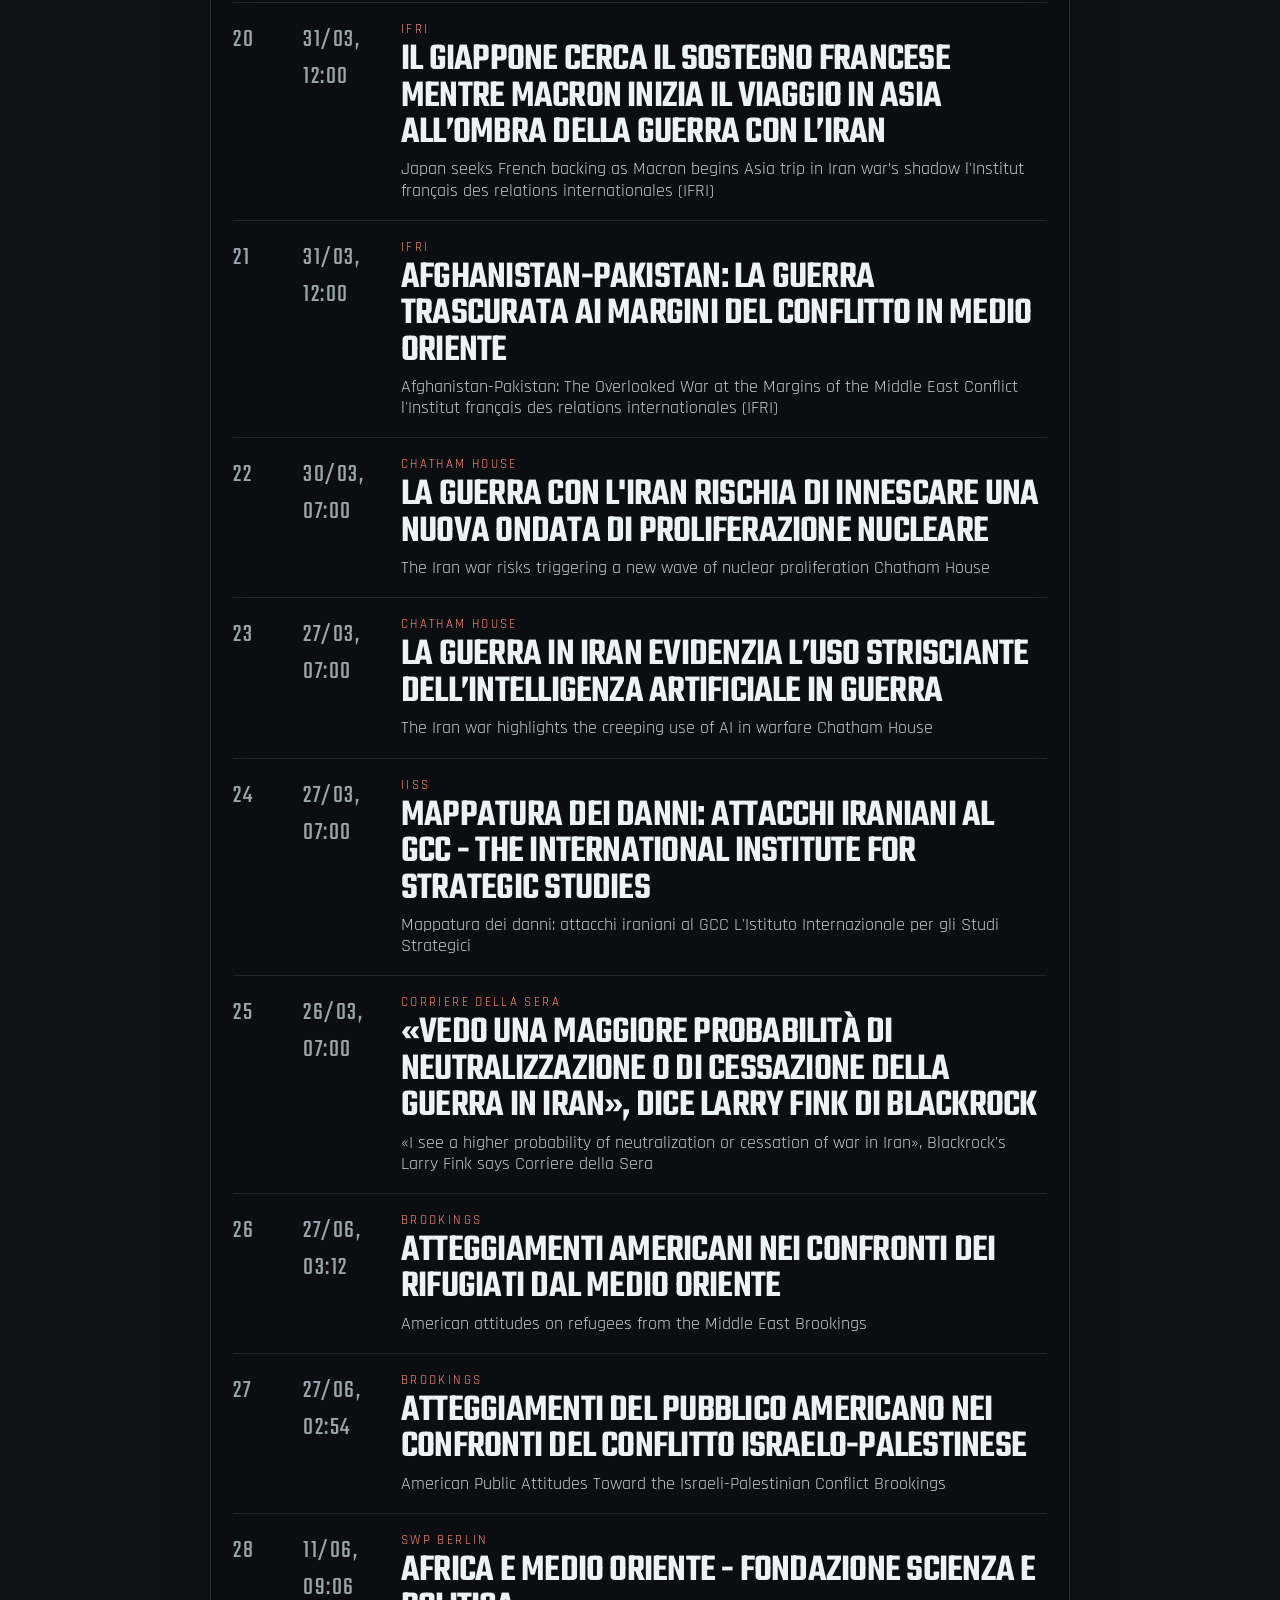
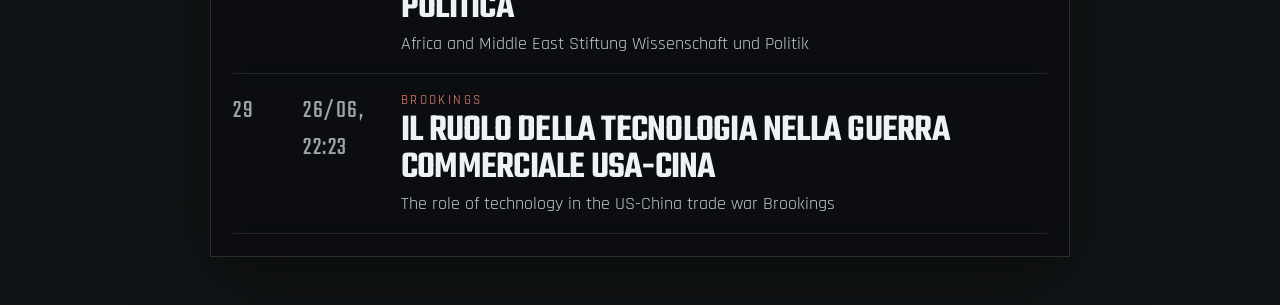
==== commit 3ce3dc64: "Add files via upload" ====
--- a/index.html
+++ b/index.html
@@ -7,7 +7,7 @@
   <link rel="preconnect" href="https://fonts.googleapis.com">
   <link rel="preconnect" href="https://fonts.gstatic.com" crossorigin>
   <link href="https://fonts.googleapis.com/css2?family=Rajdhani:wght@400;500;600;700&family=Teko:wght@400;500;600;700&display=swap" rel="stylesheet">
-  <link rel="stylesheet" href="styles.css">
+  <link rel="stylesheet" href="styles.css?v=20260410d">
 </head>
 <body>
   <div class="noise"></div>
--- a/styles.css
+++ b/styles.css
@@ -1,6 +1,6 @@
 :root {
-  --bg: #06080b;
-  --bg-soft: #0d1115;
+  --bg: #0b1117;
+  --bg-soft: #121c25;
   --panel: rgba(10, 13, 16, 0.76);
   --panel-line: rgba(232, 237, 241, 0.14);
   --text: #edf2f5;
@@ -14,7 +14,7 @@
 }
 
 html {
-  background: #040608;
+  background: #111416;
 }
 
 body {
@@ -24,21 +24,23 @@
   cursor: none;
   color: var(--text);
   font-family: "Rajdhani", sans-serif;
-  background:
-    radial-gradient(circle at 50% 20%, rgba(255, 255, 255, 0.06), transparent 0 22%),
-    linear-gradient(180deg, rgba(7, 10, 14, 0.82), rgba(3, 5, 7, 0.96)),
-    url("https://images.unsplash.com/photo-1500382017468-9049fed747ef?auto=format&fit=crop&w=1600&q=80") center/cover no-repeat fixed;
+  background: url("photo-ground-texture-pattern (1).jpg?v=20260410d") center center / cover no-repeat;
 }
 
 body::before {
   content: "";
   position: fixed;
   inset: 0;
+  z-index: 0;
   pointer-events: none;
   background:
-    linear-gradient(rgba(255, 255, 255, 0.03) 1px, transparent 1px),
-    linear-gradient(90deg, rgba(255, 255, 255, 0.03) 1px, transparent 1px);
-  background-size: 100% 3px, 3px 100%;
+    repeating-linear-gradient(
+      180deg,
+      rgba(255, 255, 255, 0.028) 0,
+      rgba(255, 255, 255, 0.028) 1px,
+      transparent 1px,
+      transparent 4px
+    );
   opacity: 0.18;
 }
 
@@ -46,20 +48,25 @@
   content: "";
   position: fixed;
   inset: 0;
+  z-index: 0;
   pointer-events: none;
   background:
-    linear-gradient(90deg, rgba(0, 0, 0, 0.46), transparent 28%, transparent 72%, rgba(0, 0, 0, 0.46)),
-    radial-gradient(circle at center, transparent 48%, rgba(0, 0, 0, 0.45) 100%);
+    linear-gradient(180deg, rgba(8, 9, 10, 0.42), rgba(5, 6, 7, 0.62)),
+    linear-gradient(90deg, rgba(4, 4, 5, 0.2), transparent 18%, transparent 82%, rgba(4, 4, 5, 0.2)),
+    radial-gradient(circle at center, transparent 44%, rgba(0, 0, 0, 0.28) 100%);
 }
 
 .noise {
   position: fixed;
   inset: 0;
+  z-index: 1;
   pointer-events: none;
-  opacity: 0.11;
+  opacity: 0.12;
   background-image:
-    repeating-linear-gradient(0deg, rgba(255, 255, 255, 0.08) 0 1px, transparent 1px 3px),
-    repeating-linear-gradient(90deg, rgba(255, 255, 255, 0.03) 0 1px, transparent 1px 2px);
+    repeating-linear-gradient(0deg, rgba(255, 255, 255, 0.035) 0 1px, transparent 1px 3px),
+    repeating-linear-gradient(90deg, rgba(255, 255, 255, 0.018) 0 1px, transparent 1px 2px),
+    radial-gradient(circle at 20% 20%, rgba(255, 255, 255, 0.028), transparent 0 14%),
+    radial-gradient(circle at 78% 26%, rgba(255, 255, 255, 0.024), transparent 0 12%);
   mix-blend-mode: screen;
 }
 
@@ -126,14 +133,16 @@
 .crosshair {
   position: fixed;
   inset: 0;
+  z-index: 2;
   pointer-events: none;
 }
 
 .crosshair::before,
 .crosshair::after {
   content: "";
-  position: absolute;
-  background: rgba(255, 255, 255, 0.12);
+  position: fixed;
+  background: rgba(214, 222, 228, 0.16);
+  box-shadow: 0 0 18px rgba(255, 255, 255, 0.03);
 }
 
 .crosshair::before {
@@ -147,7 +156,7 @@
   left: 50%;
   top: 0;
   width: 1px;
-  height: 100%;
+  height: 100vh;
 }
 
 .page-shell {
@@ -224,6 +233,7 @@
   font-size: 1rem;
   letter-spacing: 0.12em;
   text-transform: uppercase;
+  backdrop-filter: none;
 }
 
 .top-nav a:nth-child(1) {
@@ -428,8 +438,11 @@
 }
 
 .refresh-button {
-  border: 1px solid rgba(255, 255, 255, 0.18);
-  background: rgba(255, 59, 48, 0.12);
+  border: 1px solid rgba(110, 154, 189, 0.34);
+  background: linear-gradient(180deg, rgba(46, 76, 102, 0.68), rgba(24, 42, 58, 0.82));
+  box-shadow:
+    inset 0 1px 0 rgba(210, 228, 241, 0.08),
+    0 10px 24px rgba(9, 16, 22, 0.18);
   color: var(--text);
   padding: 12px 16px;
   font: inherit;
@@ -437,6 +450,23 @@
   letter-spacing: 0.1em;
   text-transform: uppercase;
   cursor: pointer;
+  transition:
+    background 160ms ease,
+    border-color 160ms ease,
+    transform 160ms ease,
+    box-shadow 160ms ease;
+}
+
+.refresh-button:hover {
+  border-color: rgba(152, 190, 220, 0.52);
+  background: linear-gradient(180deg, rgba(57, 92, 122, 0.76), rgba(30, 52, 72, 0.88));
+  box-shadow:
+    inset 0 1px 0 rgba(220, 236, 247, 0.1),
+    0 14px 28px rgba(8, 15, 22, 0.24);
+}
+
+.refresh-button:active {
+  transform: translateY(1px);
 }
 
 .refresh-button:disabled {
@@ -614,6 +644,56 @@
 
 .index-methodology {
   border-color: rgba(255, 138, 122, 0.36);
+}
+
+.mdi-main-card {
+  background: var(--panel);
+  border: 1px solid var(--panel-line);
+  padding: 16px;
+  backdrop-filter: blur(8px);
+}
+
+.mdi-sub-grid {
+  display: grid;
+  grid-template-columns: repeat(2, minmax(0, 1fr));
+  gap: 14px;
+}
+
+.mdi-sub-card {
+  min-height: 280px;
+}
+
+.mdi-toggle {
+  margin-top: 10px;
+  border: 1px solid rgba(255, 255, 255, 0.2);
+  background: rgba(255, 59, 48, 0.12);
+  color: var(--text);
+  padding: 8px 12px;
+  font: inherit;
+  font-weight: 600;
+  letter-spacing: 0.06em;
+  text-transform: uppercase;
+}
+
+.mdi-components {
+  margin-top: 10px;
+  border-top: 1px solid rgba(255, 255, 255, 0.14);
+  padding-top: 10px;
+}
+
+.mdi-component-row {
+  display: flex;
+  justify-content: space-between;
+  gap: 12px;
+  padding: 5px 0;
+  color: #d5dde2;
+  font-size: 0.95rem;
+}
+
+.mdi-component-row strong {
+  font-family: "Teko", sans-serif;
+  font-size: 1.5rem;
+  line-height: 0.9;
 }
 
 @media (max-width: 900px) {
@@ -670,12 +750,26 @@
   .index-card-wide {
     grid-column: span 1;
   }
+
+  .mdi-sub-grid {
+    grid-template-columns: 1fr;
+  }
 }
 
 @media (hover: none), (pointer: coarse) {
   body {
     cursor: auto;
-    background-attachment: scroll;
+    background-position: center top;
+    background-size: auto 100vh;
+    background-repeat: repeat-y;
+  }
+
+  body::before {
+    opacity: 0.14;
+  }
+
+  .noise {
+    opacity: 0.09;
   }
 
   a,
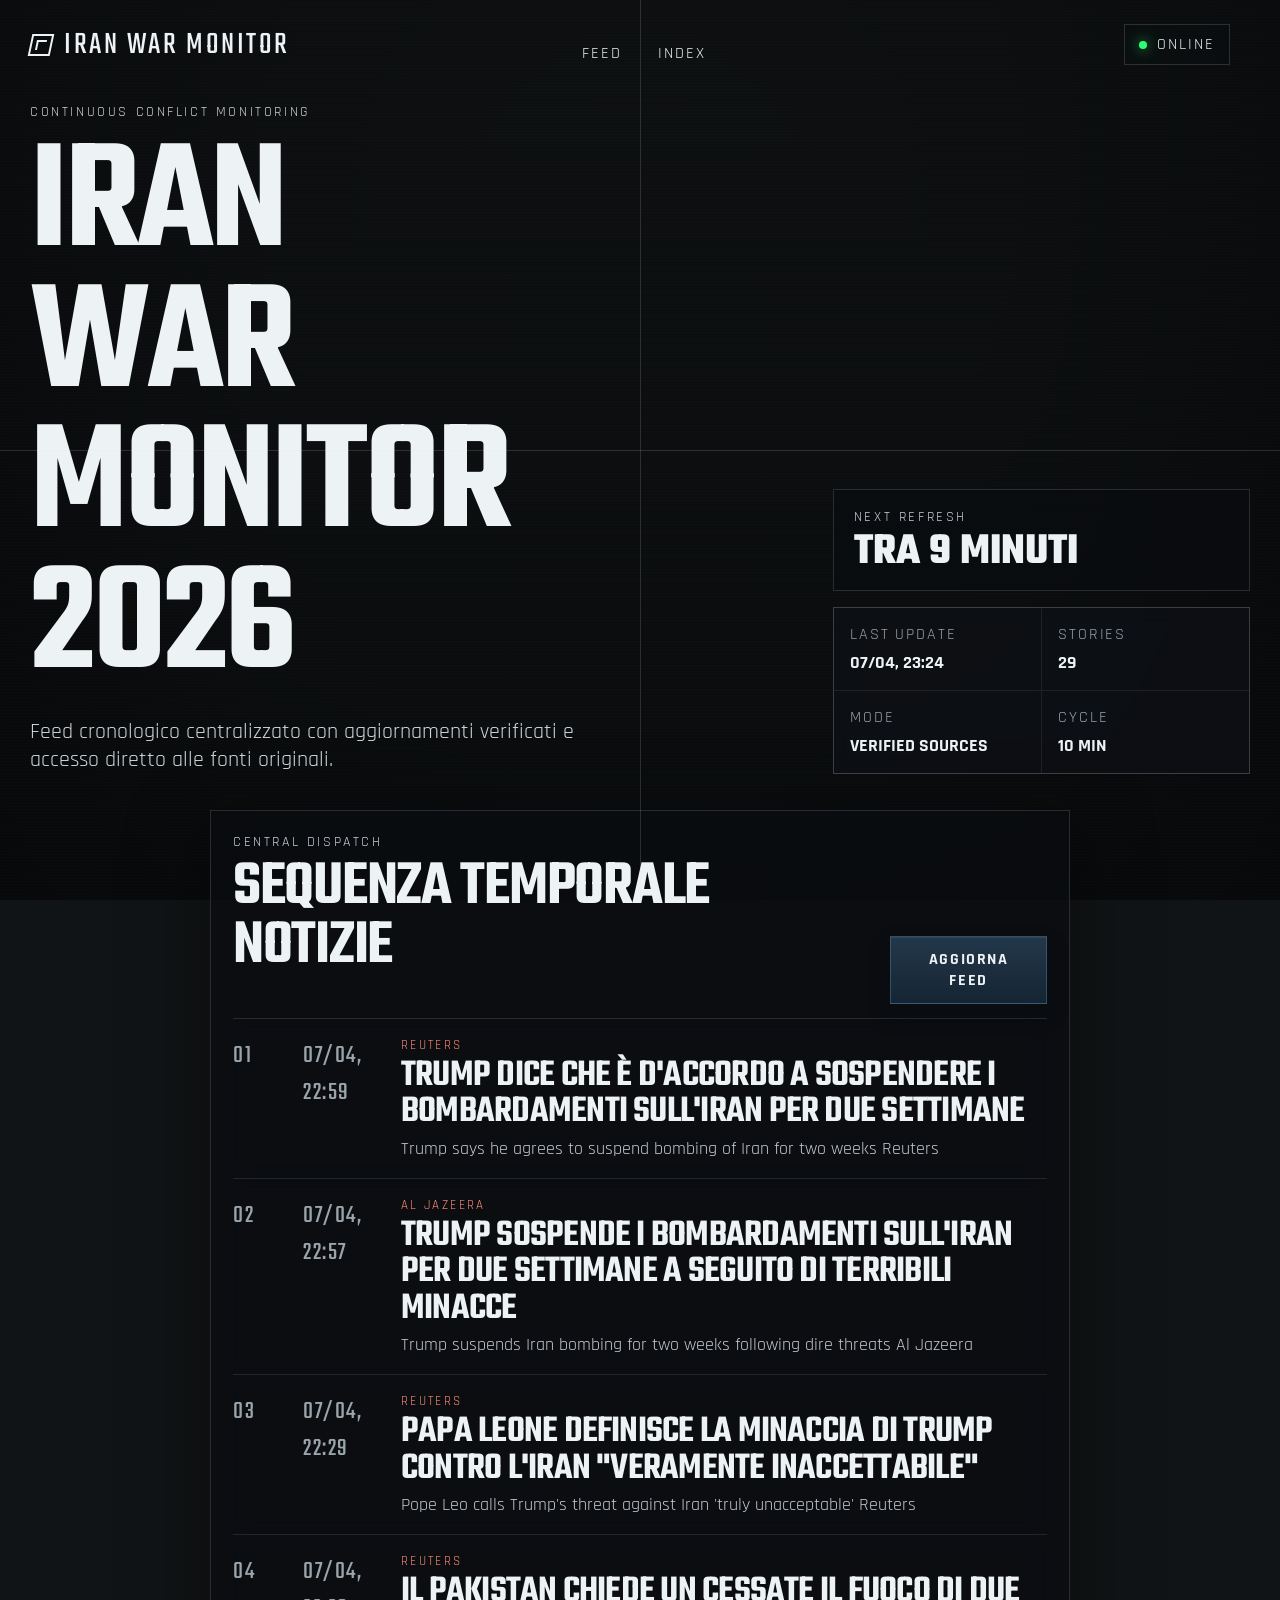
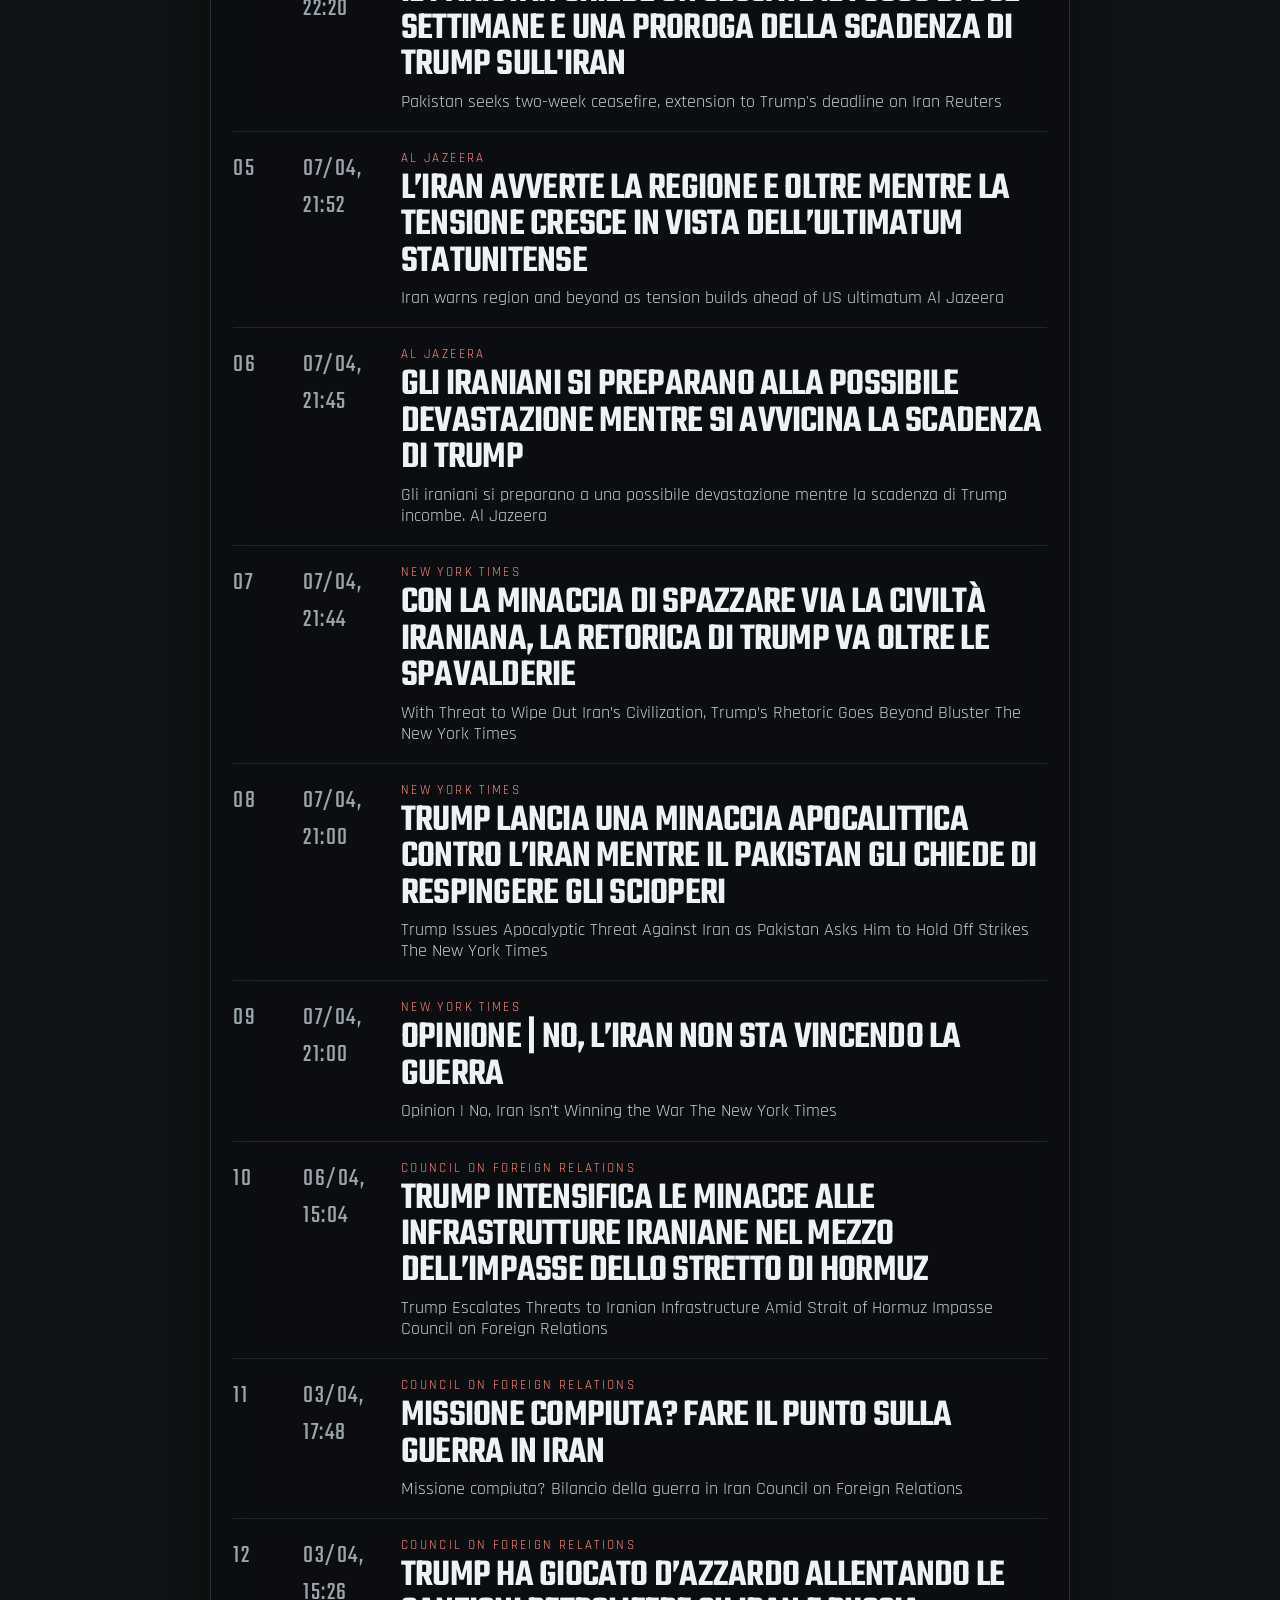
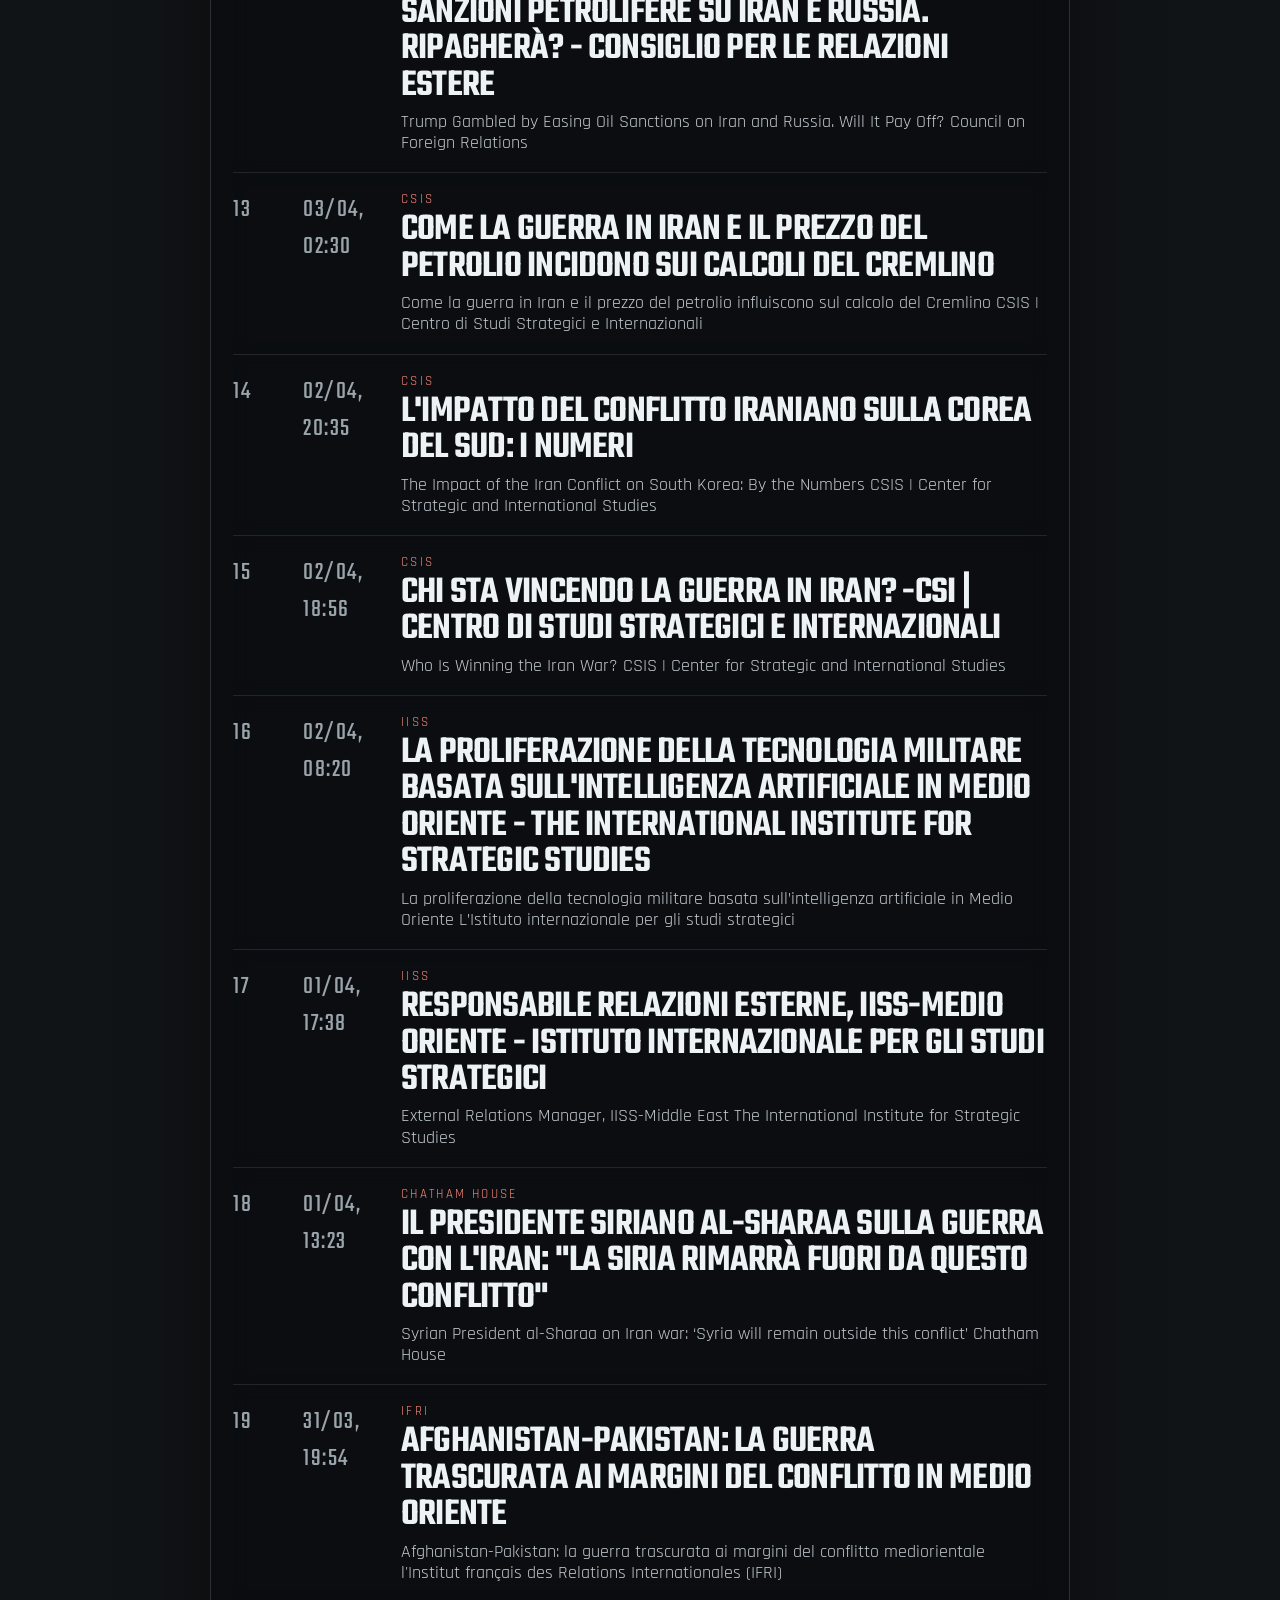
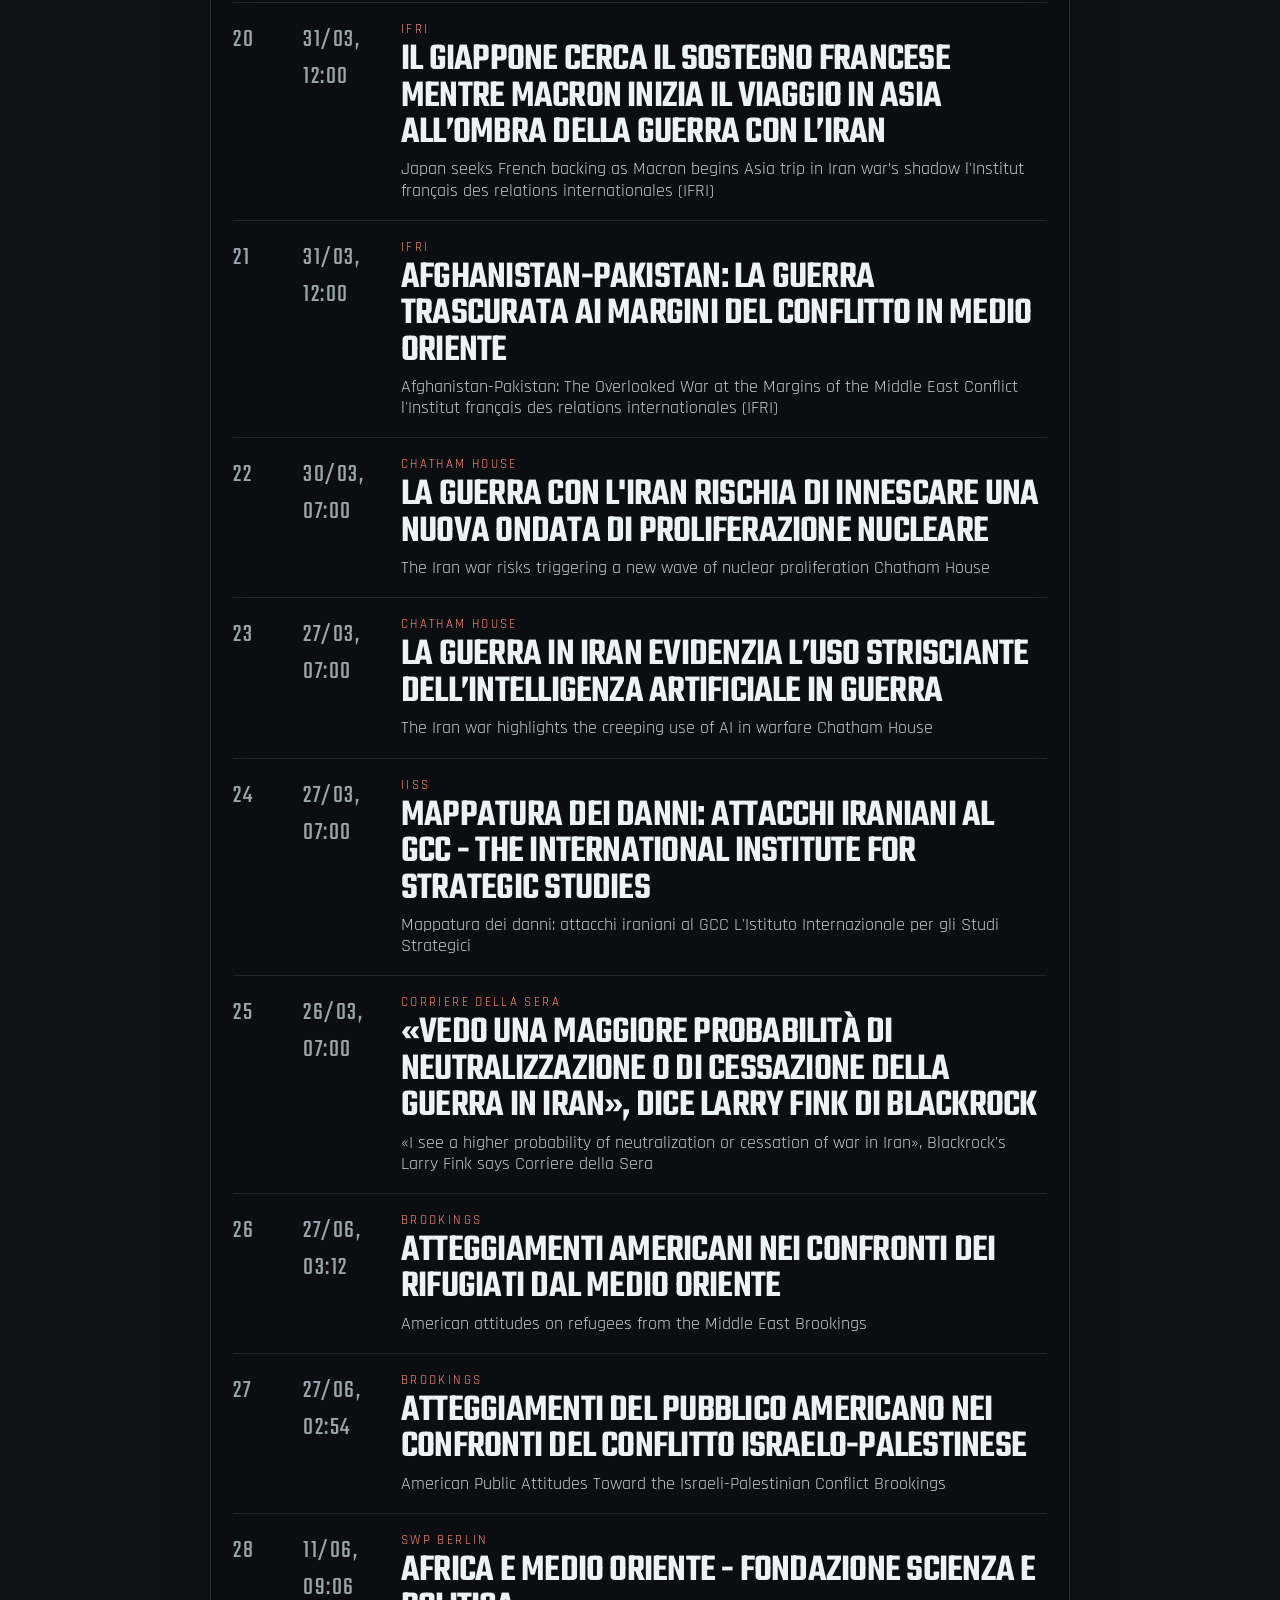
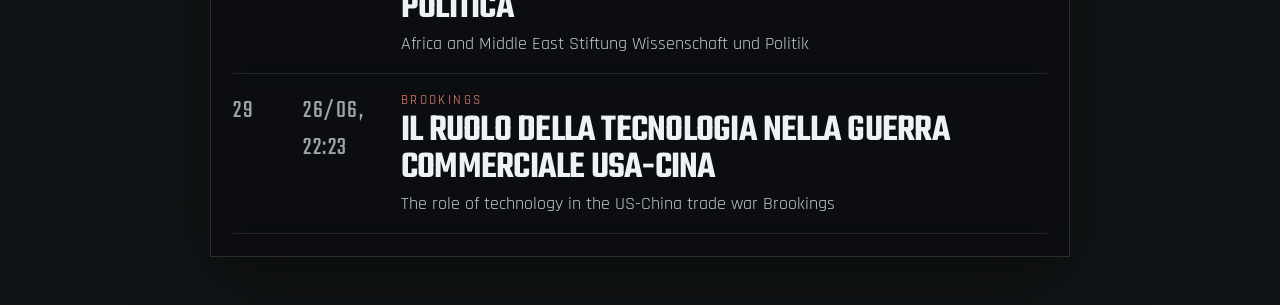
==== commit 1fa9b919: "Add files via upload" ====
--- a/index.html
+++ b/index.html
@@ -7,7 +7,7 @@
   <link rel="preconnect" href="https://fonts.googleapis.com">
   <link rel="preconnect" href="https://fonts.gstatic.com" crossorigin>
   <link href="https://fonts.googleapis.com/css2?family=Rajdhani:wght@400;500;600;700&family=Teko:wght@400;500;600;700&display=swap" rel="stylesheet">
-  <link rel="stylesheet" href="styles.css?v=20260410d">
+  <link rel="stylesheet" href="styles.css?v=20260410e">
 </head>
 <body>
   <div class="noise"></div>
--- a/styles.css
+++ b/styles.css
@@ -24,7 +24,10 @@
   cursor: none;
   color: var(--text);
   font-family: "Rajdhani", sans-serif;
-  background: url("photo-ground-texture-pattern (1).jpg?v=20260410d") center center / cover no-repeat;
+  background-image: url("photo-ground-texture-pattern (1).jpg?v=20260410e");
+  background-position: center top;
+  background-size: 100% auto;
+  background-repeat: repeat-y;
 }
 
 body::before {
@@ -36,12 +39,12 @@
   background:
     repeating-linear-gradient(
       180deg,
-      rgba(255, 255, 255, 0.028) 0,
-      rgba(255, 255, 255, 0.028) 1px,
+      rgba(255, 255, 255, 0.038) 0,
+      rgba(255, 255, 255, 0.038) 1px,
       transparent 1px,
-      transparent 4px
+      transparent 3px
     );
-  opacity: 0.18;
+  opacity: 0.24;
 }
 
 body::after {
@@ -61,12 +64,12 @@
   inset: 0;
   z-index: 1;
   pointer-events: none;
-  opacity: 0.12;
+  opacity: 0.16;
   background-image:
-    repeating-linear-gradient(0deg, rgba(255, 255, 255, 0.035) 0 1px, transparent 1px 3px),
-    repeating-linear-gradient(90deg, rgba(255, 255, 255, 0.018) 0 1px, transparent 1px 2px),
-    radial-gradient(circle at 20% 20%, rgba(255, 255, 255, 0.028), transparent 0 14%),
-    radial-gradient(circle at 78% 26%, rgba(255, 255, 255, 0.024), transparent 0 12%);
+    repeating-linear-gradient(0deg, rgba(255, 255, 255, 0.048) 0 1px, transparent 1px 3px),
+    repeating-linear-gradient(90deg, rgba(255, 255, 255, 0.024) 0 1px, transparent 1px 2px),
+    radial-gradient(circle at 20% 20%, rgba(255, 255, 255, 0.036), transparent 0 14%),
+    radial-gradient(circle at 78% 26%, rgba(255, 255, 255, 0.03), transparent 0 12%);
   mix-blend-mode: screen;
 }
 
@@ -146,14 +149,14 @@
 }
 
 .crosshair::before {
-  top: 50%;
+  top: 50vh;
   left: 0;
-  width: 100%;
+  width: 100vw;
   height: 1px;
 }
 
 .crosshair::after {
-  left: 50%;
+  left: 50vw;
   top: 0;
   width: 1px;
   height: 100vh;
@@ -760,16 +763,16 @@
   body {
     cursor: auto;
     background-position: center top;
-    background-size: auto 100vh;
+    background-size: 100% auto;
     background-repeat: repeat-y;
   }
 
   body::before {
-    opacity: 0.14;
+    opacity: 0.18;
   }
 
   .noise {
-    opacity: 0.09;
+    opacity: 0.12;
   }
 
   a,
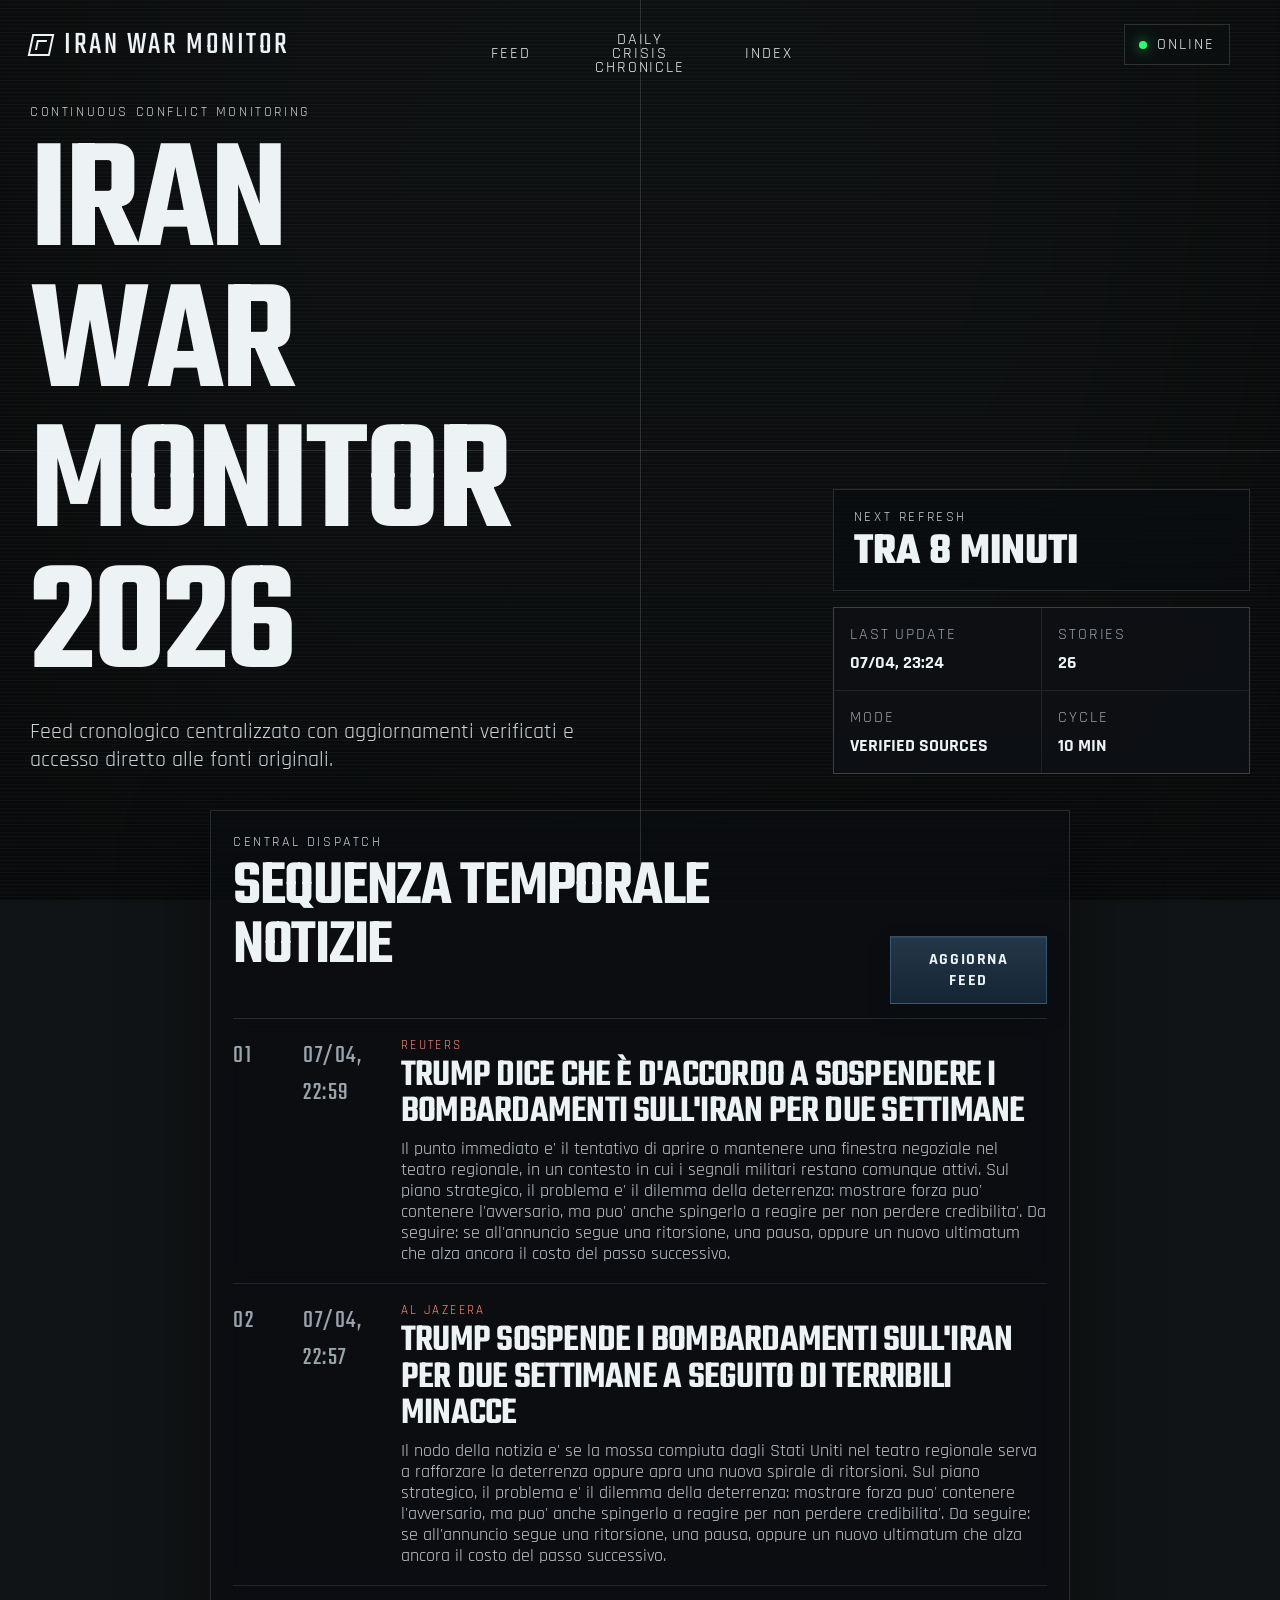
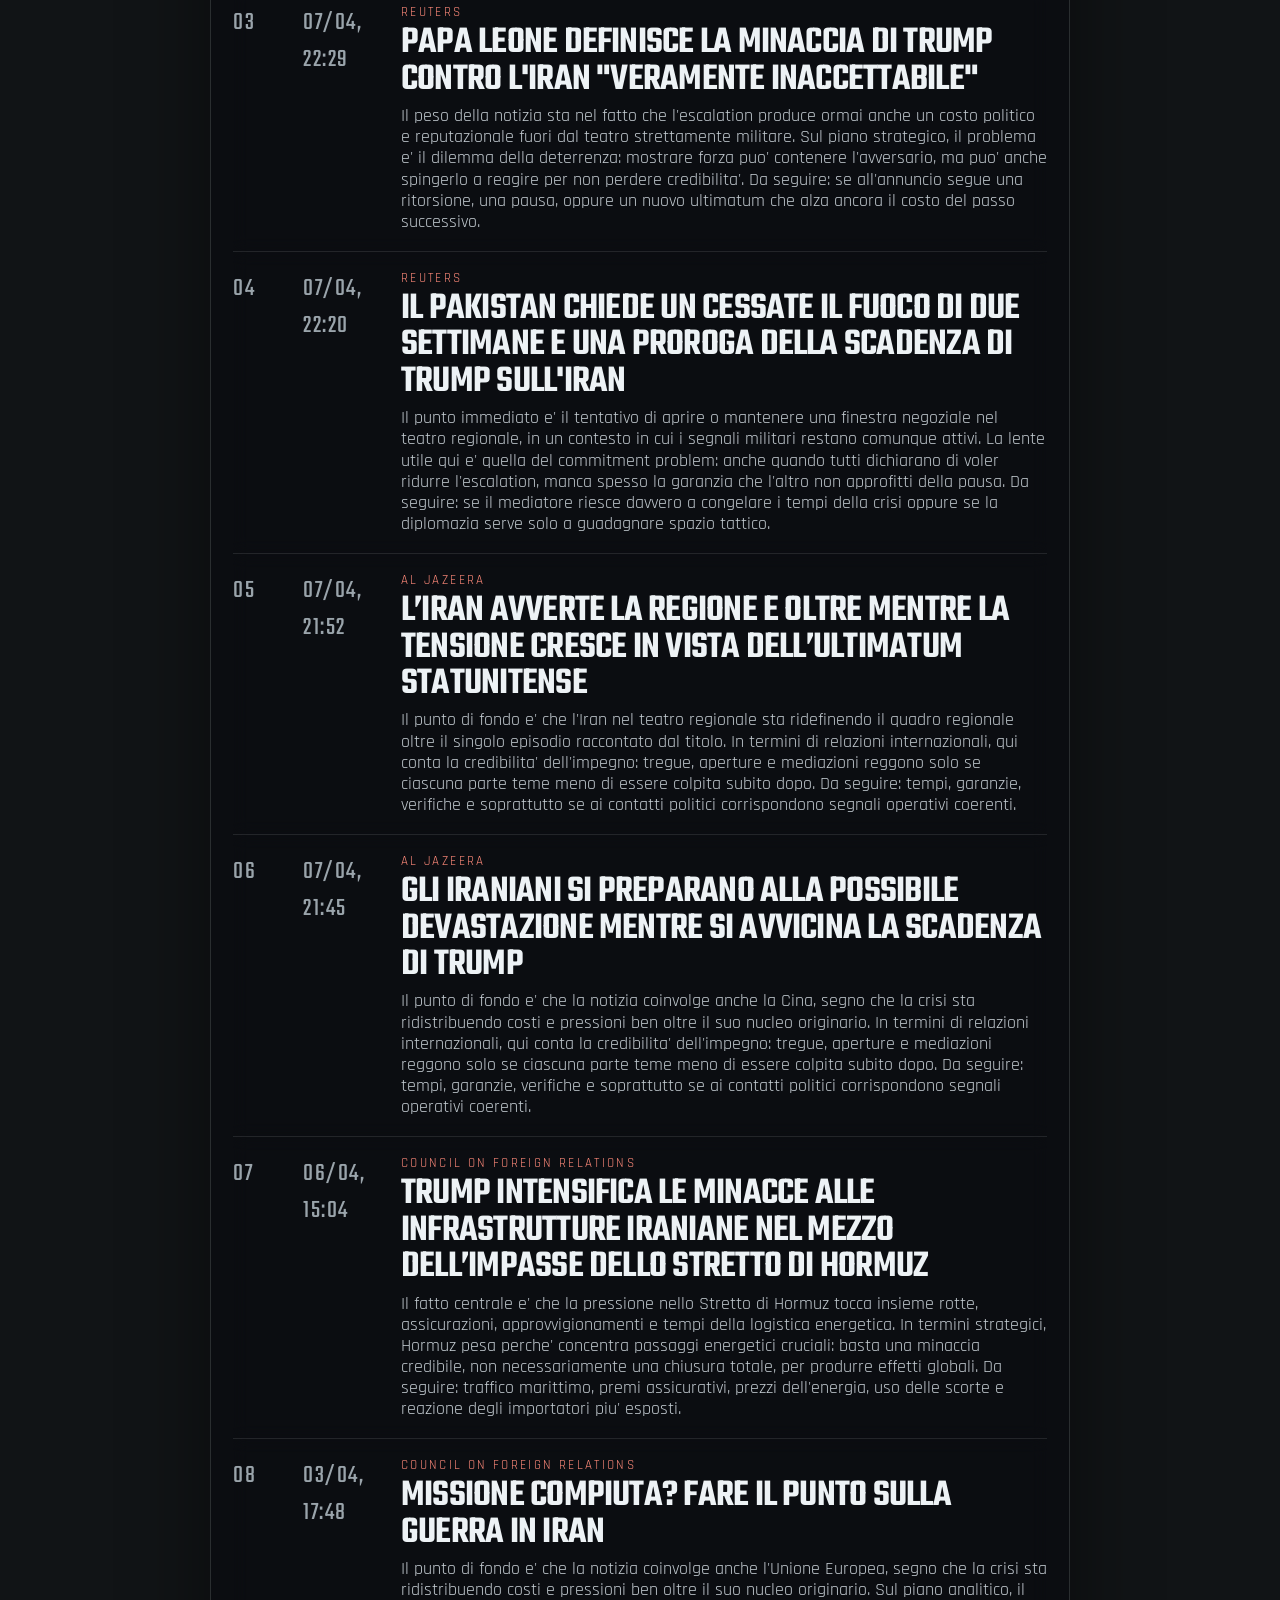
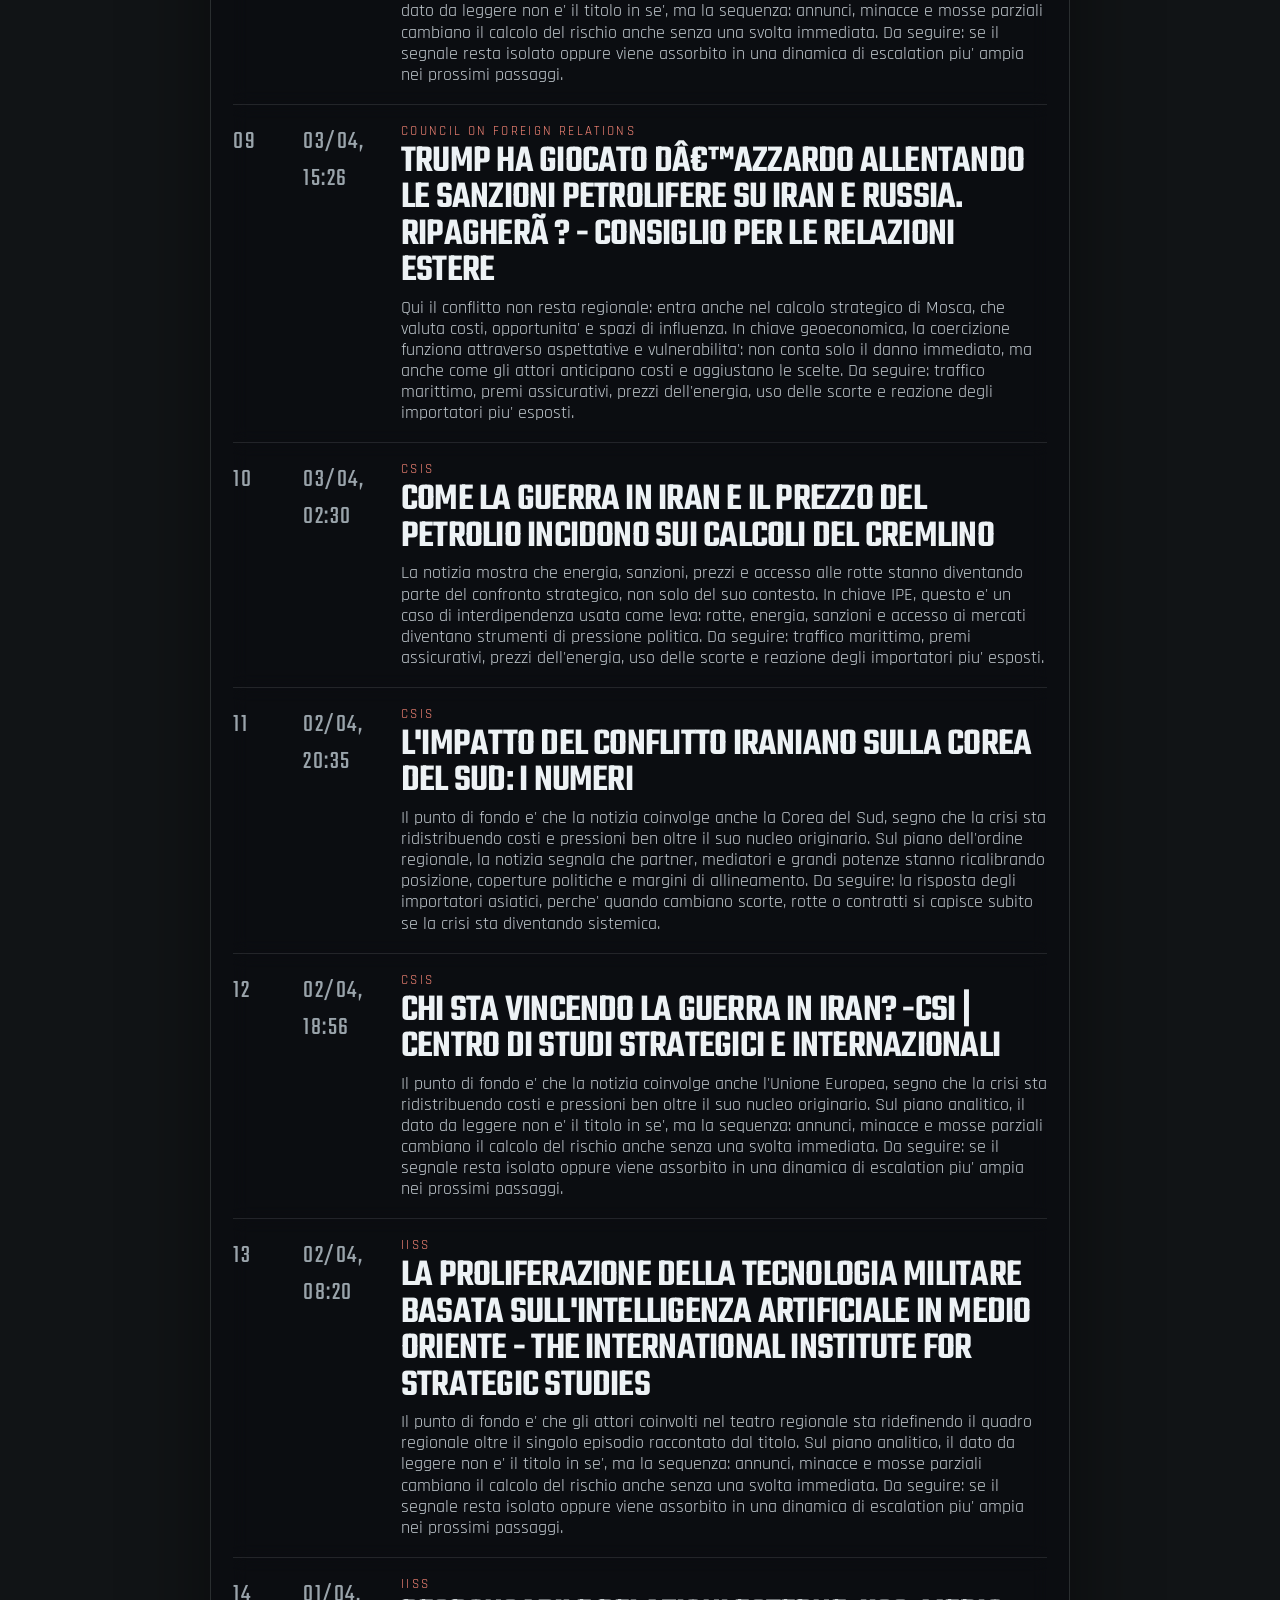
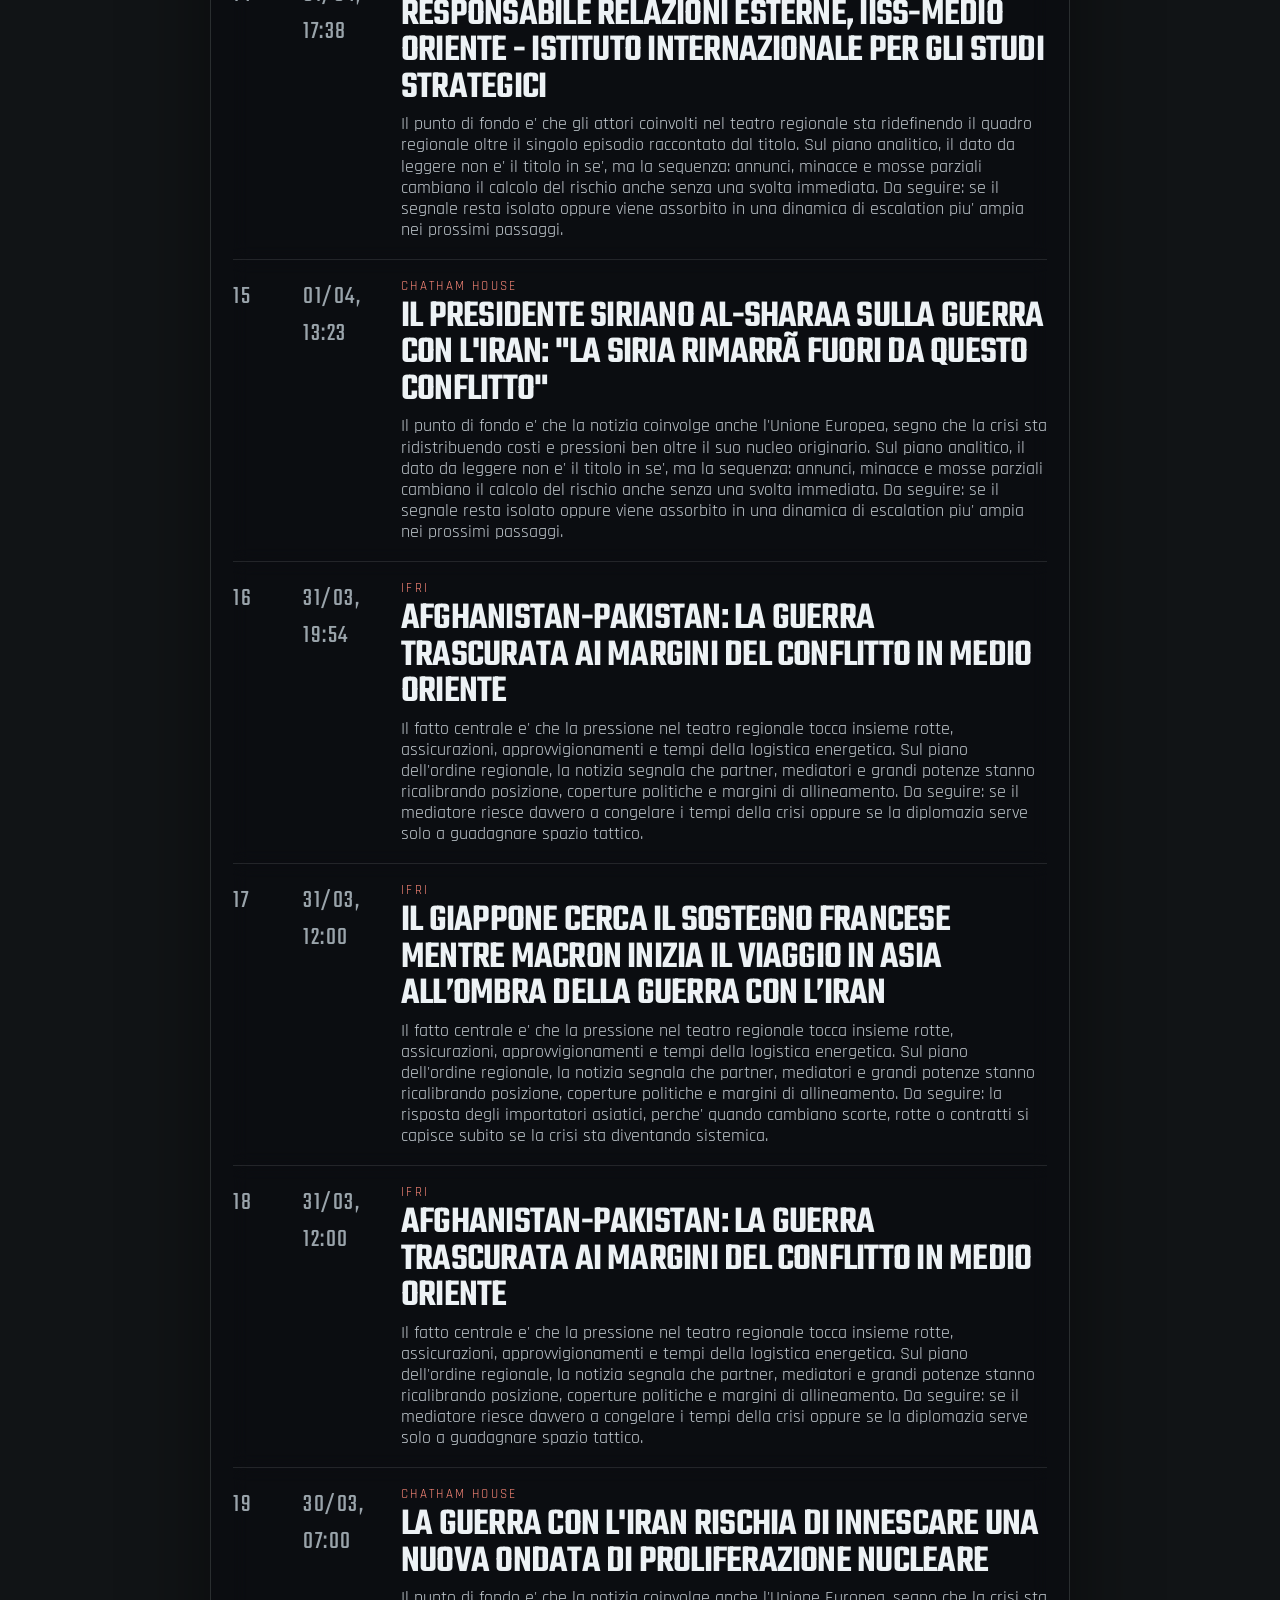
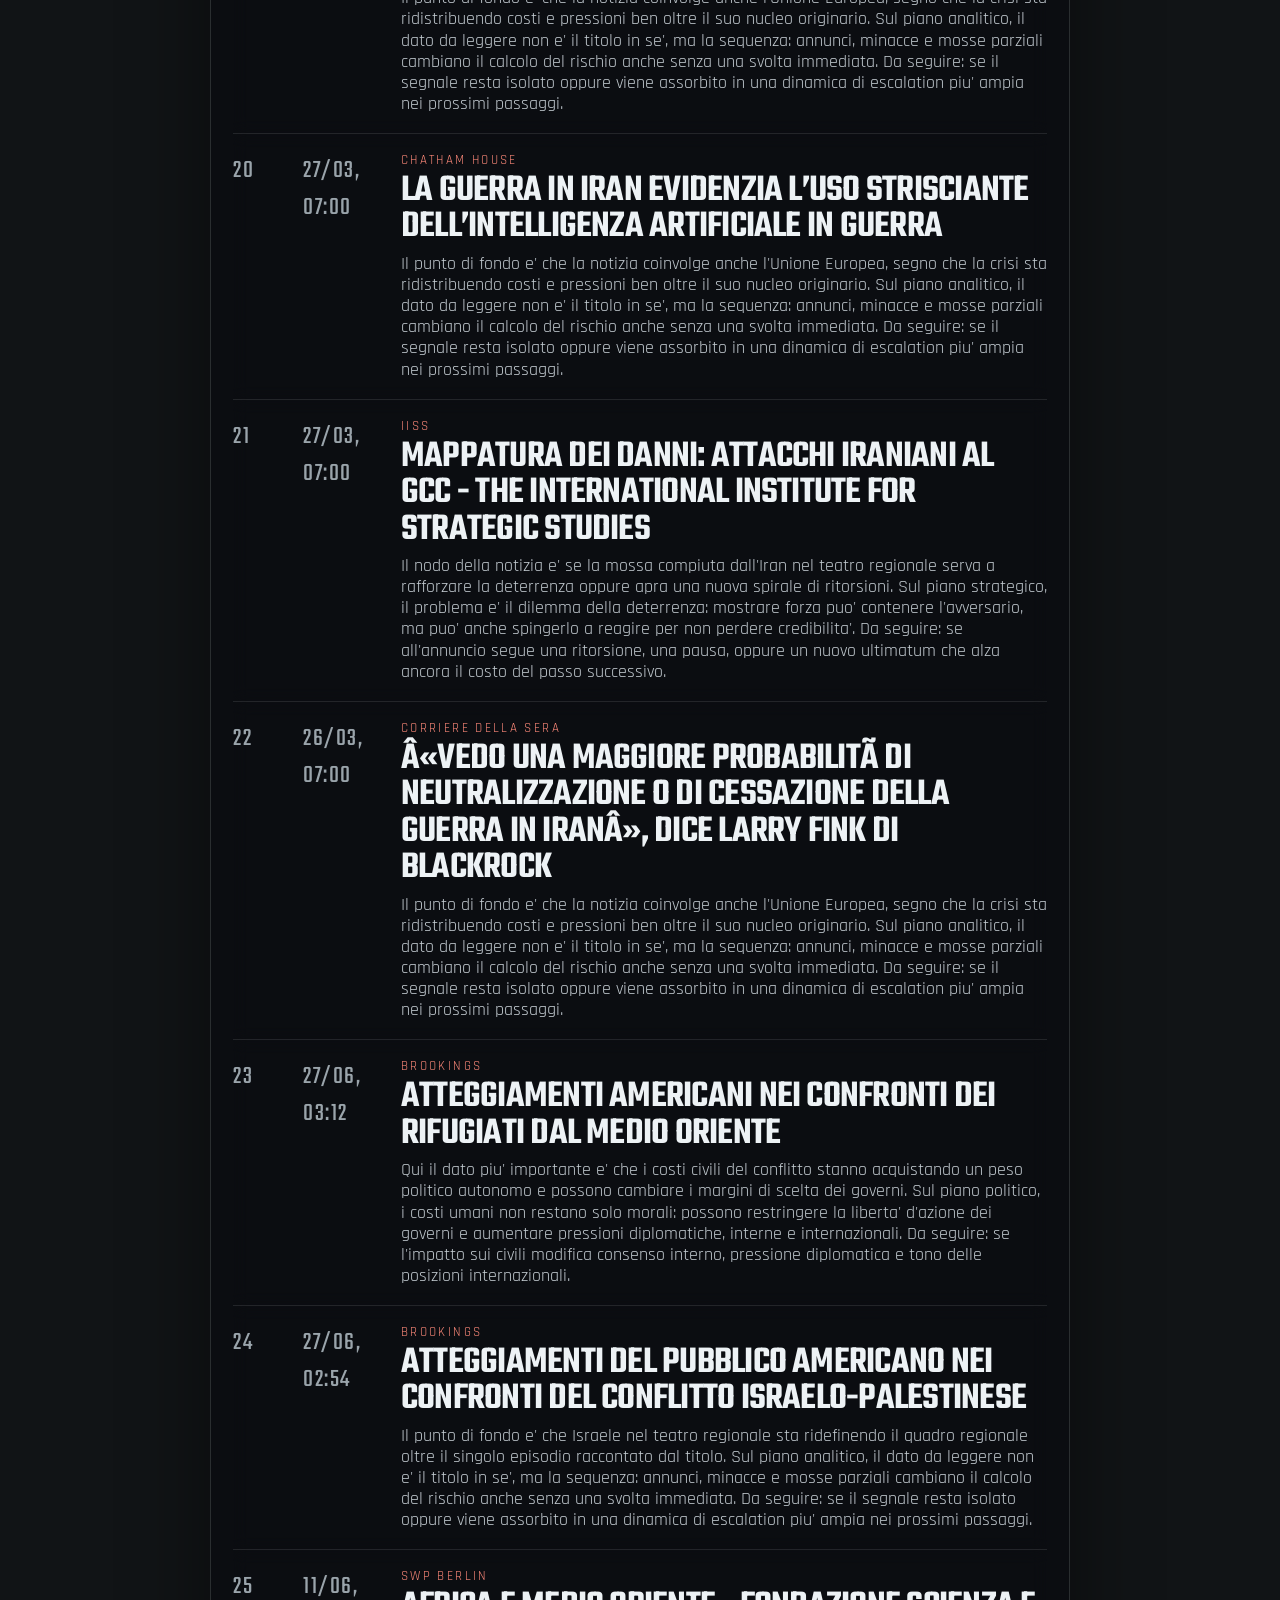
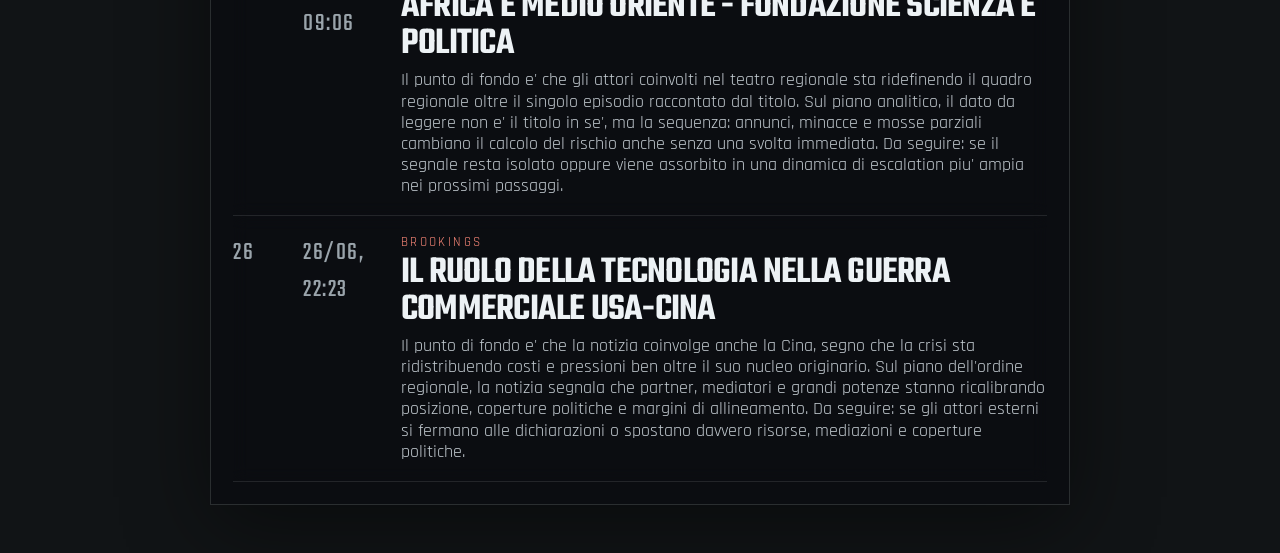
==== commit 5bc6810c: "Add files via upload" ====
--- a/index.html
+++ b/index.html
@@ -7,9 +7,11 @@
   <link rel="preconnect" href="https://fonts.googleapis.com">
   <link rel="preconnect" href="https://fonts.gstatic.com" crossorigin>
   <link href="https://fonts.googleapis.com/css2?family=Rajdhani:wght@400;500;600;700&family=Teko:wght@400;500;600;700&display=swap" rel="stylesheet">
-  <link rel="stylesheet" href="styles.css?v=20260410e">
+  <link rel="stylesheet" href="styles.css?v=20260410g">
+  <link rel="stylesheet" href="daily-nav.css?v=20260410d">
 </head>
 <body>
+  <div class="background-layer" aria-hidden="true"></div>
   <div class="noise"></div>
   <div class="crosshair" aria-hidden="true"></div>
   <div class="cursor-layer" aria-hidden="true">
@@ -27,9 +29,14 @@
           <span class="brand-icon"></span>
           <span class="brand-name">IRAN WAR MONITOR</span>
         </div>
-        <nav class="top-nav" aria-label="Navigazione principale">
+        <nav class="top-nav top-nav-triple" aria-label="Navigazione principale">
           <a href="#feed">Feed</a>
-          <a href="work-in-progress.html" target="_blank" rel="noreferrer">Index</a>
+          <a href="daily-crisis-chronicle.html" class="nav-daily-stack" aria-label="Daily Crisis Chronicle">
+            <span>Daily</span>
+            <span>Crisis</span>
+            <span>Chronicle</span>
+          </a>
+          <a href="work-in-progress.html">Index</a>
         </nav>
         <div class="status-chip">
           <span class="live-dot"></span>
--- a/styles.css
+++ b/styles.css
@@ -24,37 +24,45 @@
   cursor: none;
   color: var(--text);
   font-family: "Rajdhani", sans-serif;
-  background-image: url("photo-ground-texture-pattern (1).jpg?v=20260410e");
+  background: transparent;
+}
+
+.background-layer {
+  position: fixed;
+  inset: 0;
+  z-index: 0;
+  pointer-events: none;
+  background-image: url("photo-ground-texture-pattern (1).jpg?v=20260410g");
   background-position: center top;
   background-size: 100% auto;
-  background-repeat: repeat-y;
+  background-repeat: no-repeat;
 }
 
 body::before {
   content: "";
   position: fixed;
   inset: 0;
-  z-index: 0;
+  z-index: 2;
   pointer-events: none;
   background:
     repeating-linear-gradient(
       180deg,
-      rgba(255, 255, 255, 0.038) 0,
-      rgba(255, 255, 255, 0.038) 1px,
+      rgba(255, 255, 255, 0.075) 0,
+      rgba(255, 255, 255, 0.075) 1px,
       transparent 1px,
-      transparent 3px
+      transparent 4px
     );
-  opacity: 0.24;
+  opacity: 0.38;
 }
 
 body::after {
   content: "";
   position: fixed;
   inset: 0;
-  z-index: 0;
+  z-index: 1;
   pointer-events: none;
   background:
-    linear-gradient(180deg, rgba(8, 9, 10, 0.42), rgba(5, 6, 7, 0.62)),
+    linear-gradient(180deg, rgba(8, 9, 10, 0.46), rgba(5, 6, 7, 0.66)),
     linear-gradient(90deg, rgba(4, 4, 5, 0.2), transparent 18%, transparent 82%, rgba(4, 4, 5, 0.2)),
     radial-gradient(circle at center, transparent 44%, rgba(0, 0, 0, 0.28) 100%);
 }
@@ -62,14 +70,14 @@
 .noise {
   position: fixed;
   inset: 0;
-  z-index: 1;
+  z-index: 3;
   pointer-events: none;
-  opacity: 0.16;
+  opacity: 0.2;
   background-image:
-    repeating-linear-gradient(0deg, rgba(255, 255, 255, 0.048) 0 1px, transparent 1px 3px),
-    repeating-linear-gradient(90deg, rgba(255, 255, 255, 0.024) 0 1px, transparent 1px 2px),
-    radial-gradient(circle at 20% 20%, rgba(255, 255, 255, 0.036), transparent 0 14%),
-    radial-gradient(circle at 78% 26%, rgba(255, 255, 255, 0.03), transparent 0 12%);
+    repeating-linear-gradient(0deg, rgba(255, 255, 255, 0.058) 0 1px, transparent 1px 3px),
+    repeating-linear-gradient(90deg, rgba(255, 255, 255, 0.03) 0 1px, transparent 1px 2px),
+    radial-gradient(circle at 20% 20%, rgba(255, 255, 255, 0.042), transparent 0 14%),
+    radial-gradient(circle at 78% 26%, rgba(255, 255, 255, 0.036), transparent 0 12%);
   mix-blend-mode: screen;
 }
 
@@ -135,9 +143,13 @@
 
 .crosshair {
   position: fixed;
-  inset: 0;
-  z-index: 2;
+  left: 0;
+  top: 0;
+  width: 100vw;
+  height: 100dvh;
+  z-index: 4;
   pointer-events: none;
+  transform: translateZ(0);
 }
 
 .crosshair::before,
@@ -149,22 +161,22 @@
 }
 
 .crosshair::before {
-  top: 50vh;
+  top: calc(50dvh - 0.5px);
   left: 0;
   width: 100vw;
   height: 1px;
 }
 
 .crosshair::after {
-  left: 50vw;
+  left: calc(50vw - 0.5px);
   top: 0;
   width: 1px;
-  height: 100vh;
+  height: 100dvh;
 }
 
 .page-shell {
   position: relative;
-  z-index: 1;
+  z-index: 3;
   width: min(1220px, calc(100% - 32px));
   margin: 0 auto;
   padding: 18px 0 48px;
@@ -576,6 +588,27 @@
   padding-bottom: 36px;
 }
 
+.wip-main {
+  min-height: calc(100vh - 96px);
+  min-height: calc(100dvh - 96px);
+  display: grid;
+  place-items: center;
+  padding: 24px 0 48px;
+}
+
+.wip-hero {
+  display: grid;
+  justify-items: center;
+  text-align: center;
+  gap: 10px;
+}
+
+.wip-title {
+  margin: 0;
+  max-width: none;
+  text-align: center;
+}
+
 .index-head {
   max-width: 920px;
 }
@@ -750,6 +783,11 @@
     grid-template-columns: 1fr;
   }
 
+  .wip-main {
+    min-height: calc(100vh - 120px);
+    min-height: calc(100dvh - 120px);
+  }
+
   .index-card-wide {
     grid-column: span 1;
   }
@@ -762,17 +800,20 @@
 @media (hover: none), (pointer: coarse) {
   body {
     cursor: auto;
+  }
+
+  .background-layer {
     background-position: center top;
-    background-size: 100% auto;
-    background-repeat: repeat-y;
+    background-size: cover;
+    background-repeat: no-repeat;
   }
 
   body::before {
-    opacity: 0.18;
+    opacity: 0.3;
   }
 
   .noise {
-    opacity: 0.12;
+    opacity: 0.15;
   }
 
   a,
--- a/daily-nav.css
+++ b/daily-nav.css
@@ -0,0 +1,81 @@
+.top-nav.top-nav-triple {
+  grid-template-columns: 86px 132px 86px;
+  width: 344px;
+  column-gap: 20px;
+  justify-content: center;
+  align-items: center;
+}
+
+.top-nav.top-nav-triple a {
+  display: inline-flex;
+  align-items: center;
+  justify-content: center;
+  min-height: 42px;
+  width: 100%;
+  justify-self: stretch;
+  text-align: center;
+  padding: 0;
+}
+
+.top-nav.top-nav-triple a:nth-child(1),
+.top-nav.top-nav-triple a:nth-child(2),
+.top-nav.top-nav-triple a:nth-child(3) {
+  justify-self: center;
+  text-align: center;
+  padding: 0;
+}
+
+.nav-daily-stack {
+  flex-direction: column;
+  min-width: 132px;
+  line-height: 0.82;
+  letter-spacing: 0.12em;
+  gap: 1px;
+}
+
+.nav-daily-stack span {
+  display: block;
+}
+
+@media (max-width: 900px) {
+  .top-nav.top-nav-triple {
+    grid-template-columns: 76px 112px 76px;
+    width: 296px;
+    max-width: 296px;
+    column-gap: 10px;
+  }
+
+  .top-nav.top-nav-triple a {
+    min-height: 46px;
+    font-size: 0.92rem;
+  }
+
+  .nav-daily-stack {
+    min-width: 112px;
+    line-height: 0.82;
+    letter-spacing: 0.1em;
+    font-size: 0.84rem;
+  }
+}
+
+@media (max-width: 640px) {
+  .top-nav.top-nav-triple {
+    grid-template-columns: 66px 96px 66px;
+    width: 244px;
+    max-width: 244px;
+    column-gap: 8px;
+  }
+
+  .top-nav.top-nav-triple a {
+    min-height: 50px;
+    font-size: 0.84rem;
+    letter-spacing: 0.1em;
+  }
+
+  .nav-daily-stack {
+    min-width: 96px;
+    font-size: 0.74rem;
+    line-height: 0.8;
+    letter-spacing: 0.08em;
+  }
+}
